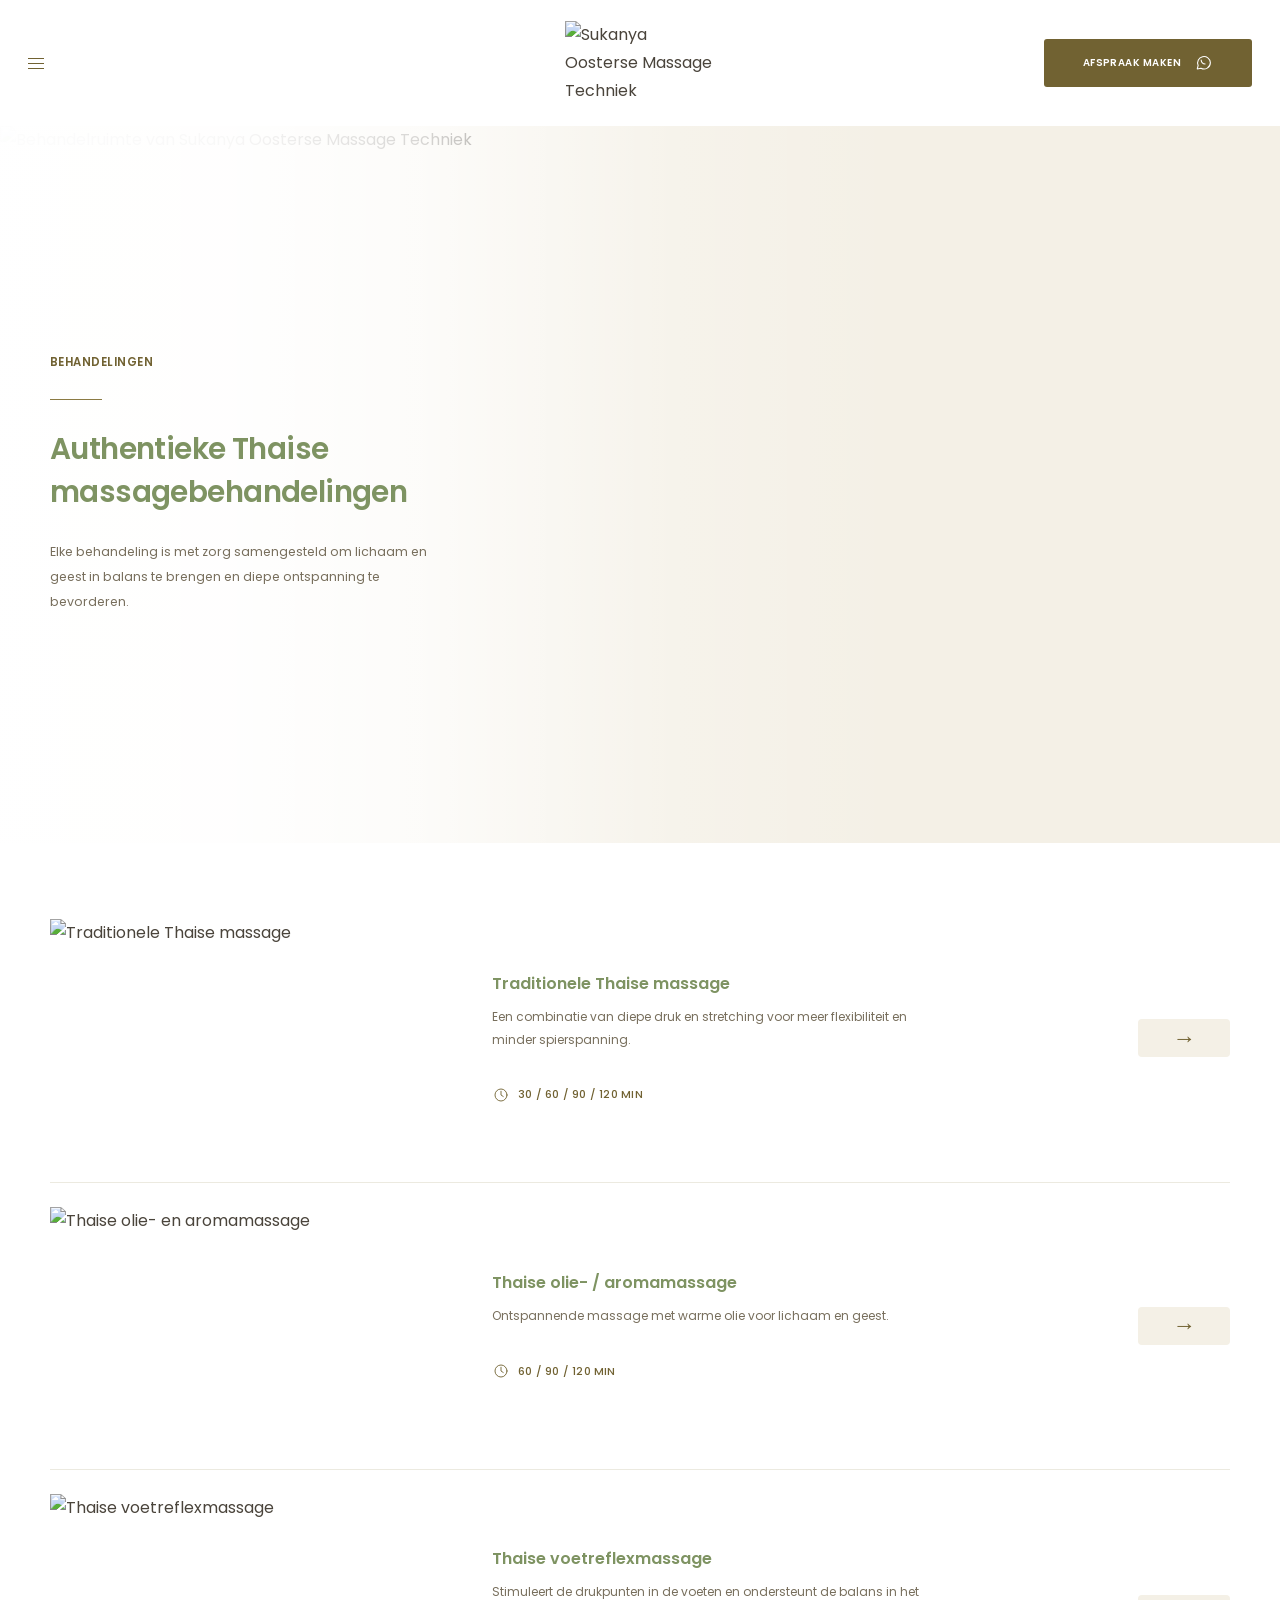
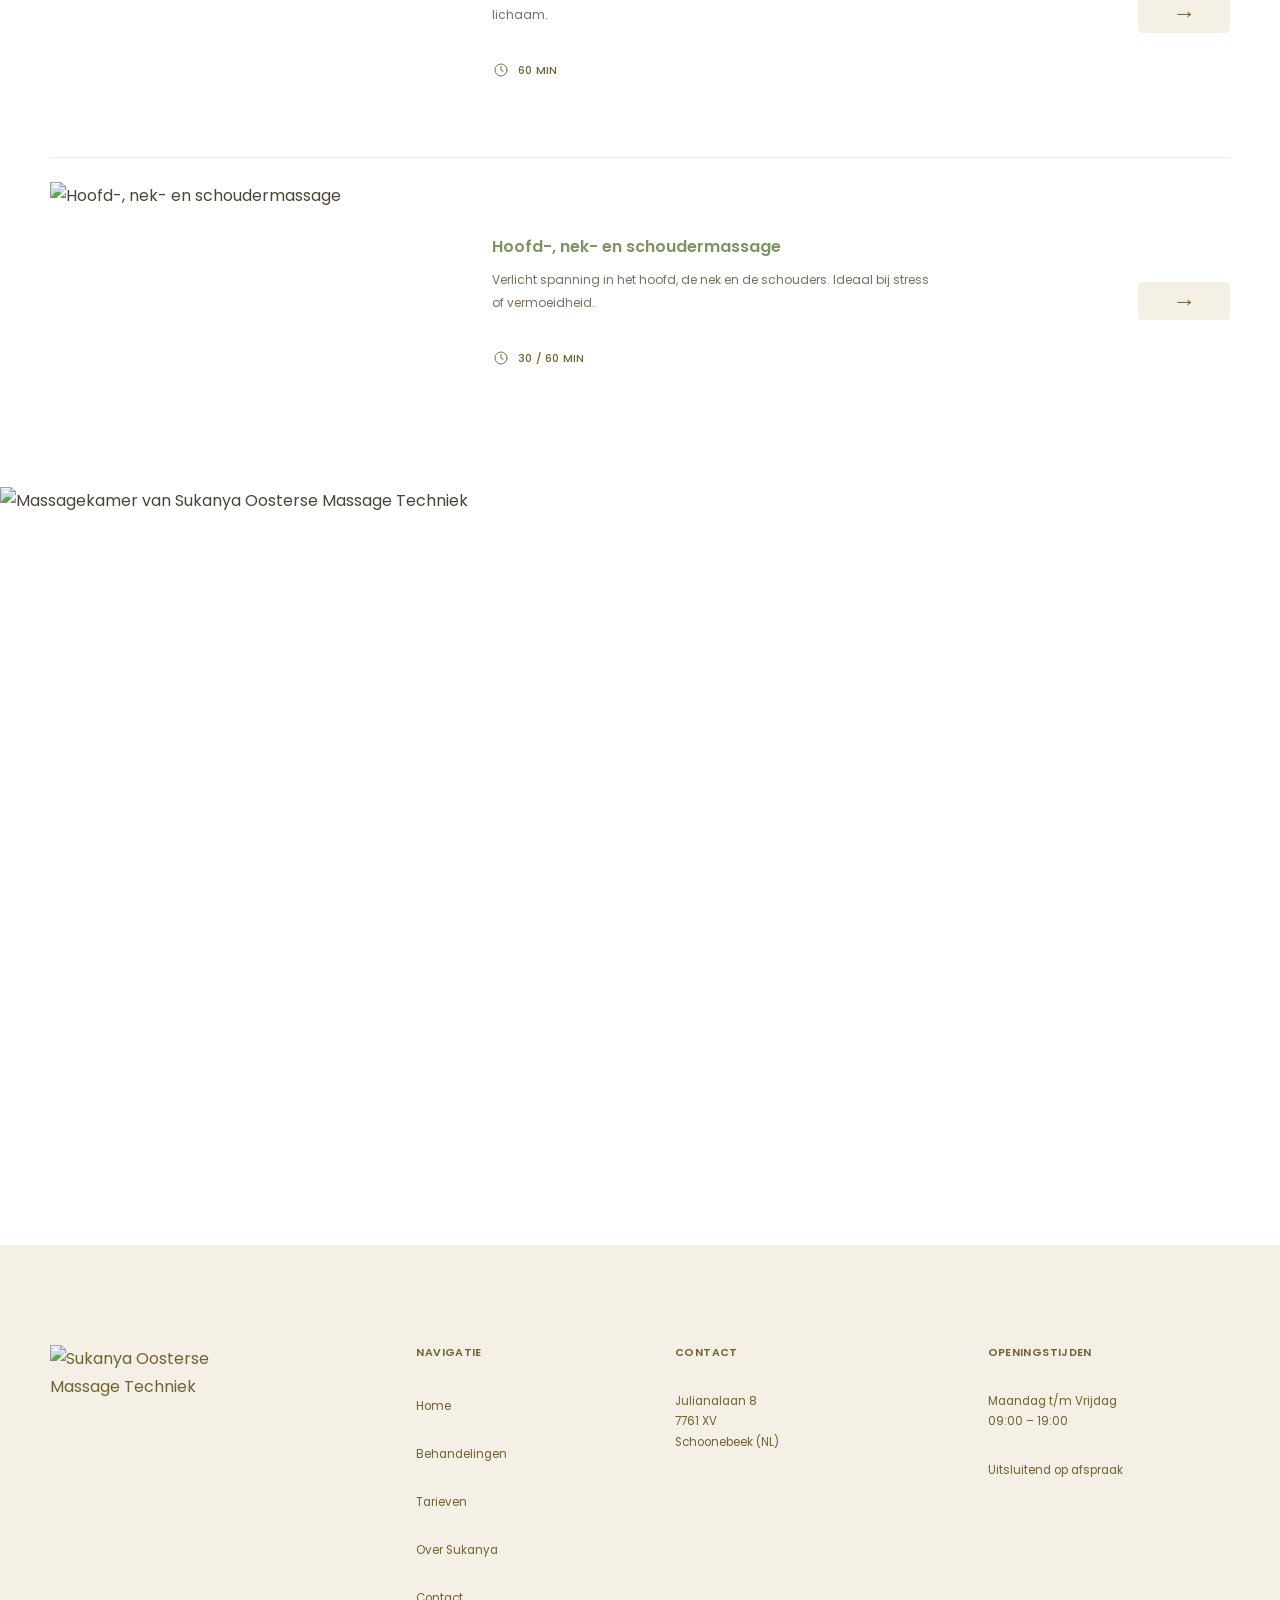
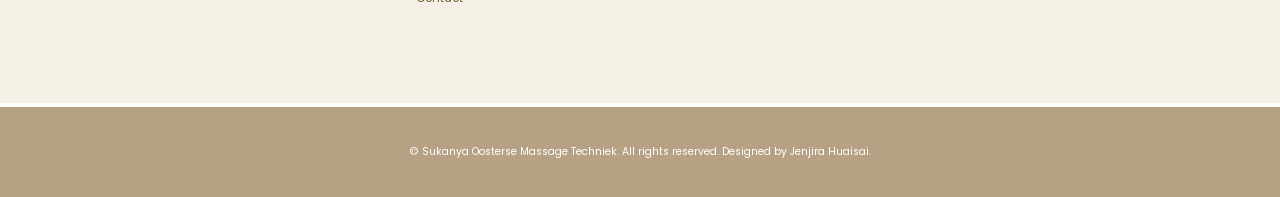
==== behandelingen.html @ cbca8a68 "Build treatments page to match approved design" ====
<!DOCTYPE html>
<html lang="nl">
<head>
  <meta charset="UTF-8">

  <meta
    name="viewport"
    content="width=device-width, initial-scale=1.0"
  >

  <meta
    name="description"
    content="Ontdek de authentieke Thaise massagebehandelingen van Sukanya Oosterse Massage Techniek in Schoonebeek."
  >

  <title>Behandelingen | Sukanya Oosterse Massage Techniek</title>

  <link rel="stylesheet" href="css/variables.css">
  <link rel="stylesheet" href="css/base.css">
  <link rel="stylesheet" href="css/layout.css">
  <link rel="stylesheet" href="css/components.css">
  <link rel="stylesheet" href="css/behandelingen.css">
  <link rel="stylesheet" href="css/responsive.css">
</head>

<body>
  <div class="site">

    <!-- ==================================================
         Header
    =================================================== -->

    <header class="treatments-header" data-header>
      <div class="treatments-header__inner">

        <button
          class="treatments-menu-button"
          type="button"
          aria-label="Menu openen"
          aria-expanded="false"
          aria-controls="primary-navigation"
          data-menu-toggle
        >
          <span></span>
          <span></span>
          <span></span>
        </button>

        <a
          class="treatments-header__logo"
          href="index.html"
          aria-label="Sukanya Oosterse Massage Techniek home"
        >
          <img
            src="images/logo/sukanya-logo-gold.png"
            alt="Sukanya Oosterse Massage Techniek"
          >
        </a>

        <a
          class="treatments-header__appointment"
          href="contact.html"
        >
          <span>Afspraak maken</span>

          <svg
            viewBox="0 0 24 24"
            fill="none"
            aria-hidden="true"
          >
            <path
              d="M20.5 11.5a8.5 8.5 0 0 1-12.6 7.4L3 20l1.2-4.7A8.5 8.5 0 1 1 20.5 11.5Z"
            />
            <path
              d="M8.2 8.1c.3 2.8 2.5 5 5.3 5.3"
            />
          </svg>
        </a>
      </div>

      <nav
        class="treatments-navigation"
        id="primary-navigation"
        aria-label="Hoofdnavigatie"
        data-navigation
      >
        <div class="treatments-navigation__inner">
          <ul>
            <li>
              <a href="index.html">
                Home
              </a>
            </li>

            <li>
              <a
                class="is-active"
                href="behandelingen.html"
              >
                Behandelingen
              </a>
            </li>

            <li>
              <a href="tarieven.html">
                Tarieven
              </a>
            </li>

            <li>
              <a href="over-sukanya.html">
                Over Sukanya
              </a>
            </li>

            <li>
              <a href="contact.html">
                Contact
              </a>
            </li>
          </ul>
        </div>
      </nav>
    </header>

    <main>

      <!-- ==================================================
           Hero
      =================================================== -->

      <section
        class="treatments-hero"
        aria-labelledby="treatments-hero-title"
      >
        <img
          class="treatments-hero__image"
          src="images/behandelingen/hero.jpg"
          alt="Behandelruimte van Sukanya Oosterse Massage Techniek"
        >

        <div class="treatments-hero__overlay"></div>

        <div class="treatments-page-container treatments-hero__inner">
          <div class="treatments-hero__content">
            <p class="treatments-section-label">
              Behandelingen
            </p>

            <span
              class="treatments-section-line"
              aria-hidden="true"
            ></span>

            <h1 id="treatments-hero-title">
              Authentieke Thaise<br>
              massagebehandelingen
            </h1>

            <p>
              Elke behandeling is met zorg samengesteld om lichaam
              en geest in balans te brengen en diepe ontspanning
              te bevorderen.
            </p>
          </div>
        </div>
      </section>

      <!-- ==================================================
           Treatment list
      =================================================== -->

      <section
        class="treatments-list"
        aria-label="Massagebehandelingen"
      >
        <div class="treatments-page-container">

          <!-- Traditionele Thaise massage -->

          <article
            class="treatment-row"
            id="traditionele-thaise-massage"
          >
            <div class="treatment-row__image">
              <img
                src="images/treatments/traditional-thai-massage.jpg"
                alt="Traditionele Thaise massage"
                loading="lazy"
              >
            </div>

            <div class="treatment-row__content">
              <h2>
                Traditionele Thaise massage
              </h2>

              <p>
                Een combinatie van diepe druk en stretching voor
                meer flexibiliteit en minder spierspanning.
              </p>

              <div class="treatment-row__duration">
                <svg
                  viewBox="0 0 24 24"
                  fill="none"
                  aria-hidden="true"
                >
                  <circle cx="12" cy="12" r="8"></circle>
                  <path d="M12 7v5l3 2"></path>
                </svg>

                <span>
                  30 / 60 / 90 / 120 min
                </span>
              </div>
            </div>

            <a
              class="treatment-row__button"
              href="contact.html"
              aria-label="Afspraak maken voor traditionele Thaise massage"
            >
              <span aria-hidden="true">→</span>
            </a>
          </article>

          <!-- Thaise olie- en aromamassage -->

          <article
            class="treatment-row"
            id="thaise-olie-aromamassage"
          >
            <div class="treatment-row__image">
              <img
                src="images/treatments/thai-oil-massage.jpg"
                alt="Thaise olie- en aromamassage"
                loading="lazy"
              >
            </div>

            <div class="treatment-row__content">
              <h2>
                Thaise olie- / aromamassage
              </h2>

              <p>
                Ontspannende massage met warme olie voor lichaam
                en geest.
              </p>

              <div class="treatment-row__duration">
                <svg
                  viewBox="0 0 24 24"
                  fill="none"
                  aria-hidden="true"
                >
                  <circle cx="12" cy="12" r="8"></circle>
                  <path d="M12 7v5l3 2"></path>
                </svg>

                <span>
                  60 / 90 / 120 min
                </span>
              </div>
            </div>

            <a
              class="treatment-row__button"
              href="contact.html"
              aria-label="Afspraak maken voor Thaise olie- en aromamassage"
            >
              <span aria-hidden="true">→</span>
            </a>
          </article>

          <!-- Thaise voetreflexmassage -->

          <article
            class="treatment-row"
            id="voetreflexmassage"
          >
            <div class="treatment-row__image">
              <img
                src="images/treatments/foot-reflex-massage.jpg"
                alt="Thaise voetreflexmassage"
                loading="lazy"
              >
            </div>

            <div class="treatment-row__content">
              <h2>
                Thaise voetreflexmassage
              </h2>

              <p>
                Stimuleert de drukpunten in de voeten en ondersteunt
                de balans in het lichaam.
              </p>

              <div class="treatment-row__duration">
                <svg
                  viewBox="0 0 24 24"
                  fill="none"
                  aria-hidden="true"
                >
                  <circle cx="12" cy="12" r="8"></circle>
                  <path d="M12 7v5l3 2"></path>
                </svg>

                <span>
                  60 min
                </span>
              </div>
            </div>

            <a
              class="treatment-row__button"
              href="contact.html"
              aria-label="Afspraak maken voor Thaise voetreflexmassage"
            >
              <span aria-hidden="true">→</span>
            </a>
          </article>

          <!-- Hoofd-, nek- en schoudermassage -->

          <article
            class="treatment-row"
            id="hoofd-nek-schoudermassage"
          >
            <div class="treatment-row__image">
              <img
                src="images/treatments/head-neck-shoulder-massage.jpg"
                alt="Hoofd-, nek- en schoudermassage"
                loading="lazy"
              >
            </div>

            <div class="treatment-row__content">
              <h2>
                Hoofd-, nek- en schoudermassage
              </h2>

              <p>
                Verlicht spanning in het hoofd, de nek en de
                schouders. Ideaal bij stress of vermoeidheid.
              </p>

              <div class="treatment-row__duration">
                <svg
                  viewBox="0 0 24 24"
                  fill="none"
                  aria-hidden="true"
                >
                  <circle cx="12" cy="12" r="8"></circle>
                  <path d="M12 7v5l3 2"></path>
                </svg>

                <span>
                  30 / 60 min
                </span>
              </div>
            </div>

            <a
              class="treatment-row__button"
              href="contact.html"
              aria-label="Afspraak maken voor hoofd-, nek- en schoudermassage"
            >
              <span aria-hidden="true">→</span>
            </a>
          </article>
        </div>
      </section>

      <!-- ==================================================
           Full-width interior image
      =================================================== -->

      <section
        class="treatments-interior"
        aria-label="Massagekamer"
      >
        <img
          src="images/behandelingen/interior.jpg"
          alt="Massagekamer van Sukanya Oosterse Massage Techniek"
          loading="lazy"
        >
      </section>
    </main>

    <!-- ==================================================
         Footer
    =================================================== -->

    <footer class="treatments-footer">
      <div class="treatments-page-container treatments-footer__main">

        <div class="treatments-footer__brand">
          <a
            href="index.html"
            aria-label="Sukanya Oosterse Massage Techniek home"
          >
            <img
              src="images/logo/sukanya-logo-gold.png"
              alt="Sukanya Oosterse Massage Techniek"
            >
          </a>
        </div>

        <div class="treatments-footer__column">
          <h2>Navigatie</h2>

          <nav aria-label="Voetnavigatie">
            <ul>
              <li><a href="index.html">Home</a></li>
              <li><a href="behandelingen.html">Behandelingen</a></li>
              <li><a href="tarieven.html">Tarieven</a></li>
              <li><a href="over-sukanya.html">Over Sukanya</a></li>
              <li><a href="contact.html">Contact</a></li>
            </ul>
          </nav>
        </div>

        <div class="treatments-footer__column">
          <h2>Contact</h2>

          <address>
            Julianalaan 8<br>
            7761 XV<br>
            Schoonebeek (NL)
          </address>
        </div>

        <div class="treatments-footer__column">
          <h2>Openingstijden</h2>

          <p>
            Maandag t/m Vrijdag<br>
            09:00 – 19:00
          </p>

          <p>
            Uitsluitend op afspraak
          </p>
        </div>
      </div>

      <div class="treatments-footer__bottom">
        <div class="treatments-page-container">
          <p>
            © <span data-current-year></span>
            Sukanya Oosterse Massage Techniek.
            All rights reserved.
            Designed by Jenjira Huaisai.
          </p>
        </div>
      </div>
    </footer>
  </div>

  <script src="js/menu.js" defer></script>
  <script src="js/main.js" defer></script>
</body>
</html>
---- css/variables.css ----
/* =========================================================
   Sukanya Thai Massage
   Global Design Tokens
   Based on the approved Figma designs
========================================================= */

:root {
  /* ======================================================
     Brand Colors
  ====================================================== */

  --color-white: #ffffff;
  --color-black: #1f1f1f;

  --color-gold: #8b7845;
  --color-gold-dark: #6f6037;
  --color-gold-light: #b7a98a;

  --color-green: #84956f;
  --color-green-dark: #6e7f5d;
  --color-green-light: #a8b59a;

  --color-cream: #f5f0e5;
  --color-cream-light: #faf8f3;
  --color-beige: #e8dfcf;

  --color-brown: #b39f83;
  --color-brown-dark: #927d61;

  --color-text: #4a443b;
  --color-text-dark: #2f2b26;
  --color-text-muted: #786f63;
  --color-text-light: #9b9388;

  --color-surface: #f7f7f7;
  --color-surface-warm: #f3eee4;

  --color-border: #e5ded2;
  --color-border-dark: #cfc5b4;

  --color-overlay-light: rgba(255, 255, 255, 0.88);
  --color-overlay-soft: rgba(255, 255, 255, 0.68);
  --color-overlay-dark: rgba(31, 31, 31, 0.42);

  /* ======================================================
     Semantic Colors
  ====================================================== */

  --color-background: var(--color-white);
  --color-background-alt: var(--color-cream);
  --color-background-soft: var(--color-cream-light);

  --color-heading: var(--color-green);
  --color-body: var(--color-text);
  --color-caption: var(--color-text-muted);

  --color-link: var(--color-gold);
  --color-link-hover: var(--color-gold-dark);

  --color-button-primary: var(--color-gold);
  --color-button-primary-hover: var(--color-gold-dark);
  --color-button-primary-text: var(--color-white);

  --color-button-secondary: transparent;
  --color-button-secondary-hover: var(--color-cream);
  --color-button-secondary-text: var(--color-gold);

  /* ======================================================
     Typography
  ====================================================== */

  --font-heading: "Cormorant Garamond", Georgia, serif;
  --font-body: "Poppins", Arial, sans-serif;
  --font-accent: "Cormorant Garamond", Georgia, serif;

  --font-size-xs: 0.75rem;
  --font-size-sm: 0.875rem;
  --font-size-base: 1rem;
  --font-size-md: 1.125rem;
  --font-size-lg: 1.25rem;
  --font-size-xl: 1.5rem;
  --font-size-2xl: 2rem;
  --font-size-3xl: 2.75rem;
  --font-size-4xl: 3.75rem;
  --font-size-5xl: 5rem;

  --font-weight-regular: 400;
  --font-weight-medium: 500;
  --font-weight-semibold: 600;
  --font-weight-bold: 700;

  --line-height-tight: 1.1;
  --line-height-heading: 1.2;
  --line-height-body: 1.75;
  --line-height-relaxed: 1.9;

  --letter-spacing-tight: -0.02em;
  --letter-spacing-normal: 0;
  --letter-spacing-wide: 0.08em;
  --letter-spacing-wider: 0.14em;
  --letter-spacing-uppercase: 0.12em;

  /* ======================================================
     Spacing Scale
  ====================================================== */

  --space-0: 0;
  --space-1: 0.25rem;
  --space-2: 0.5rem;
  --space-3: 0.75rem;
  --space-4: 1rem;
  --space-5: 1.25rem;
  --space-6: 1.5rem;
  --space-8: 2rem;
  --space-10: 2.5rem;
  --space-12: 3rem;
  --space-14: 3.5rem;
  --space-16: 4rem;
  --space-20: 5rem;
  --space-24: 6rem;
  --space-28: 7rem;
  --space-32: 8rem;

  --section-spacing-mobile: 4rem;
  --section-spacing-tablet: 5rem;
  --section-spacing-desktop: 7rem;

  /* ======================================================
     Layout
  ====================================================== */

  --container-xs: 40rem;
  --container-sm: 48rem;
  --container-md: 64rem;
  --container-lg: 75rem;
  --container-xl: 87.5rem;

  --container-width: 75rem;
  --container-padding-mobile: 1.25rem;
  --container-padding-tablet: 2rem;
  --container-padding-desktop: 3rem;

  --header-height-mobile: 5rem;
  --header-height-desktop: 7rem;

  --content-width-narrow: 38rem;
  --content-width-medium: 52rem;
  --content-width-wide: 68rem;

  /* ======================================================
     Grid
  ====================================================== */

  --grid-gap-sm: 1rem;
  --grid-gap-md: 2rem;
  --grid-gap-lg: 3rem;
  --grid-gap-xl: 4rem;

  /* ======================================================
     Borders
  ====================================================== */

  --border-width-thin: 1px;
  --border-width-medium: 2px;

  --border-default: var(--border-width-thin) solid var(--color-border);
  --border-dark: var(--border-width-thin) solid var(--color-border-dark);
  --border-gold: var(--border-width-thin) solid var(--color-gold);

  /* ======================================================
     Border Radius
  ====================================================== */

  --radius-none: 0;
  --radius-xs: 0.125rem;
  --radius-sm: 0.25rem;
  --radius-md: 0.5rem;
  --radius-lg: 0.75rem;
  --radius-xl: 1rem;
  --radius-pill: 999px;
  --radius-circle: 50%;

  /* ======================================================
     Shadows
  ====================================================== */

  --shadow-none: none;
  --shadow-soft: 0 0.5rem 2rem rgba(47, 43, 38, 0.06);
  --shadow-card: 0 0.75rem 2.5rem rgba(47, 43, 38, 0.08);
  --shadow-header: 0 0.25rem 1.5rem rgba(47, 43, 38, 0.05);
  --shadow-image: 0 1rem 3rem rgba(47, 43, 38, 0.1);

  /* ======================================================
     Transitions
  ====================================================== */

  --transition-fast: 150ms ease;
  --transition-base: 250ms ease;
  --transition-slow: 400ms ease;

  --transition-color:
    color var(--transition-base),
    background-color var(--transition-base),
    border-color var(--transition-base);

  --transition-transform:
    transform var(--transition-base);

  --transition-opacity:
    opacity var(--transition-base);

  /* ======================================================
     Buttons
  ====================================================== */

  --button-height-sm: 2.5rem;
  --button-height-md: 3rem;
  --button-height-lg: 3.5rem;

  --button-padding-sm: 0 1.25rem;
  --button-padding-md: 0 1.75rem;
  --button-padding-lg: 0 2.25rem;

  --button-font-size: 0.75rem;
  --button-font-weight: var(--font-weight-semibold);
  --button-letter-spacing: var(--letter-spacing-wide);
  --button-radius: var(--radius-sm);

  /* ======================================================
     Forms
  ====================================================== */

  --input-height: 3.25rem;
  --input-padding: 0 1rem;
  --input-background: var(--color-white);
  --input-border: var(--border-default);
  --input-border-focus: var(--border-gold);
  --input-radius: var(--radius-sm);
  --input-placeholder: var(--color-text-light);

  /* ======================================================
     Icons
  ====================================================== */

  --icon-size-sm: 1rem;
  --icon-size-md: 1.5rem;
  --icon-size-lg: 2rem;
  --icon-stroke-width: 1.5;

  /* ======================================================
     Decorative Elements
  ====================================================== */

  --divider-width: 3.5rem;
  --divider-height: 1px;
  --divider-color: var(--color-gold);

  --section-label-size: 0.75rem;
  --section-label-weight: var(--font-weight-semibold);
  --section-label-spacing: var(--letter-spacing-uppercase);

  /* ======================================================
     Images
  ====================================================== */

  --image-overlay-light:
    linear-gradient(
      90deg,
      rgba(255, 255, 255, 0.98) 0%,
      rgba(255, 255, 255, 0.88) 35%,
      rgba(255, 255, 255, 0.15) 68%,
      rgba(255, 255, 255, 0) 100%
    );

  --image-overlay-bottom:
    linear-gradient(
      180deg,
      rgba(255, 255, 255, 0) 55%,
      rgba(255, 255, 255, 0.92) 100%
    );

  /* ======================================================
     Z-index
  ====================================================== */

  --z-base: 1;
  --z-content: 10;
  --z-header: 100;
  --z-dropdown: 200;
  --z-overlay: 300;
  --z-menu: 400;
  --z-modal: 500;

  /* ======================================================
     Breakpoint References
     CSS variables cannot be used directly in media queries.
     These values are documented for consistency.
  ====================================================== */

  --breakpoint-sm: 36rem;
  --breakpoint-md: 48rem;
  --breakpoint-lg: 64rem;
  --breakpoint-xl: 80rem;
  --breakpoint-2xl: 90rem;
}
---- css/base.css ----
/* =========================================================
   Sukanya Thai Massage
   Global Base Styles
========================================================= */

/* Google Fonts */
@import url("https://fonts.googleapis.com/css2?family=Cormorant+Garamond:wght@400;500;600;700&family=Poppins:wght@300;400;500;600&display=swap");

/* ======================================================
   CSS Reset
====================================================== */

*,
*::before,
*::after {
  box-sizing: border-box;
}

html {
  scroll-behavior: smooth;
  -webkit-text-size-adjust: 100%;
}

body,
h1,
h2,
h3,
h4,
p,
ul,
ol,
figure,
blockquote {
  margin: 0;
}

ul,
ol {
  padding: 0;
  list-style: none;
}

img,
picture,
svg {
  display: block;
  max-width: 100%;
}

img {
  height: auto;
}

button,
input,
textarea,
select {
  font: inherit;
}

button {
  border: 0;
}

a {
  color: inherit;
  text-decoration: none;
}

/* ======================================================
   Document
====================================================== */

html {
  font-size: 100%;
}

body {
  min-height: 100vh;
  background-color: var(--color-background);
  color: var(--color-body);
  font-family: var(--font-body);
  font-size: var(--font-size-base);
  font-weight: var(--font-weight-regular);
  line-height: var(--line-height-body);
  text-rendering: optimizeLegibility;
  -webkit-font-smoothing: antialiased;
  -moz-osx-font-smoothing: grayscale;
}

/* ======================================================
   Typography
====================================================== */

h1,
h2,
h3,
h4,
h5,
h6 {
  color: var(--color-heading);
  font-family: var(--font-heading);
  font-weight: var(--font-weight-semibold);
  line-height: var(--line-height-heading);
}

h1 {
  font-size: clamp(2.5rem, 6vw, var(--font-size-5xl));
  letter-spacing: var(--letter-spacing-tight);
}

h2 {
  font-size: clamp(2rem, 4vw, var(--font-size-4xl));
}

h3 {
  font-size: clamp(1.5rem, 3vw, var(--font-size-2xl));
}

h4 {
  font-size: var(--font-size-xl);
}

p {
  max-width: 70ch;
}

strong {
  font-weight: var(--font-weight-semibold);
}

small {
  font-size: var(--font-size-sm);
}

/* ======================================================
   Links
====================================================== */

a {
  transition: var(--transition-color);
}

a:hover {
  color: var(--color-link-hover);
}

a:focus-visible {
  outline: 2px solid var(--color-gold);
  outline-offset: 4px;
}

/* ======================================================
   Buttons
====================================================== */

button {
  cursor: pointer;
  background: none;
  color: inherit;
}

button:focus-visible {
  outline: 2px solid var(--color-gold);
  outline-offset: 4px;
}

/* ======================================================
   Forms
====================================================== */

input,
textarea,
select {
  width: 100%;
  border: var(--input-border);
  border-radius: var(--input-radius);
  background-color: var(--input-background);
  color: var(--color-body);
  transition: var(--transition-color);
}

input,
select {
  min-height: var(--input-height);
  padding: var(--input-padding);
}

textarea {
  min-height: 10rem;
  padding: 1rem;
  resize: vertical;
}

input::placeholder,
textarea::placeholder {
  color: var(--input-placeholder);
}

input:focus,
textarea:focus,
select:focus {
  border-color: var(--color-gold);
  outline: none;
}

label {
  display: inline-block;
  margin-bottom: var(--space-2);
  color: var(--color-text-dark);
  font-size: var(--font-size-sm);
  font-weight: var(--font-weight-medium);
}

/* ======================================================
   Accessibility
====================================================== */

:focus:not(:focus-visible) {
  outline: none;
}

::selection {
  background-color: var(--color-gold-light);
  color: var(--color-text-dark);
}

[hidden] {
  display: none !important;
}

/* ======================================================
   Reduced Motion
====================================================== */

@media (prefers-reduced-motion: reduce) {
  html {
    scroll-behavior: auto;
  }

  *,
  *::before,
  *::after {
    scroll-duration: 0.01ms !important;
    animation-duration: 0.01ms !important;
    animation-iteration-count: 1 !important;
    transition-duration: 0.01ms !important;
  }
}
---- css/layout.css ----
/* =========================================================
   Sukanya Thai Massage
   Global Layout System
========================================================= */

/* ======================================================
   Main Page Structure
====================================================== */

.site {
  min-height: 100vh;
  overflow-x: hidden;
}

main {
  display: block;
}

/* ======================================================
   Containers
====================================================== */

.container {
  width: min(
    calc(100% - (var(--container-padding-mobile) * 2)),
    var(--container-width)
  );
  margin-inline: auto;
}

.container--narrow {
  max-width: var(--content-width-narrow);
}

.container--medium {
  max-width: var(--content-width-medium);
}

.container--wide {
  max-width: var(--content-width-wide);
}

.container--full {
  width: 100%;
  max-width: none;
}

/* ======================================================
   Sections
====================================================== */

.section {
  padding-block: var(--section-spacing-mobile);
}

.section--small {
  padding-block: var(--space-16);
}

.section--large {
  padding-block: var(--space-24);
}

.section--white {
  background-color: var(--color-white);
}

.section--cream {
  background-color: var(--color-cream);
}

.section--soft {
  background-color: var(--color-cream-light);
}

.section--surface {
  background-color: var(--color-surface);
}

/* ======================================================
   Content Alignment
====================================================== */

.content-center {
  margin-inline: auto;
  text-align: center;
}

.content-left {
  text-align: left;
}

.content-right {
  text-align: right;
}

/* ======================================================
   Stack Layout
====================================================== */

.stack {
  display: flex;
  flex-direction: column;
}

.stack--xs {
  gap: var(--space-2);
}

.stack--sm {
  gap: var(--space-4);
}

.stack--md {
  gap: var(--space-6);
}

.stack--lg {
  gap: var(--space-10);
}

.stack--xl {
  gap: var(--space-16);
}

/* ======================================================
   Flex Layout
====================================================== */

.cluster {
  display: flex;
  flex-wrap: wrap;
  align-items: center;
}

.cluster--start {
  justify-content: flex-start;
}

.cluster--center {
  justify-content: center;
}

.cluster--between {
  justify-content: space-between;
}

.cluster--end {
  justify-content: flex-end;
}

.cluster--sm {
  gap: var(--space-3);
}

.cluster--md {
  gap: var(--space-6);
}

.cluster--lg {
  gap: var(--space-10);
}

/* ======================================================
   Grid Layout
====================================================== */

.grid {
  display: grid;
  gap: var(--grid-gap-md);
}

.grid--2 {
  grid-template-columns: 1fr;
}

.grid--3 {
  grid-template-columns: 1fr;
}

.grid--4 {
  grid-template-columns: 1fr;
}

.grid--auto {
  grid-template-columns: repeat(
    auto-fit,
    minmax(min(100%, 15rem), 1fr)
  );
}

/* ======================================================
   Split Layout
====================================================== */

.split {
  display: grid;
  grid-template-columns: 1fr;
  align-items: center;
  gap: var(--space-12);
}

.split--top {
  align-items: start;
}

.split--reverse .split__media {
  order: -1;
}

.split__content,
.split__media {
  min-width: 0;
}

/* ======================================================
   Media Blocks
====================================================== */

.media-cover {
  width: 100%;
  height: 100%;
  object-fit: cover;
}

.media-contain {
  width: 100%;
  height: 100%;
  object-fit: contain;
}

.full-bleed {
  width: 100%;
}

.aspect-landscape {
  aspect-ratio: 16 / 9;
}

.aspect-wide {
  aspect-ratio: 21 / 9;
}

.aspect-square {
  aspect-ratio: 1 / 1;
}

.aspect-portrait {
  aspect-ratio: 4 / 5;
}

/* ======================================================
   Section Headings
====================================================== */

.section-heading {
  display: flex;
  flex-direction: column;
  gap: var(--space-4);
}

.section-heading--center {
  align-items: center;
  text-align: center;
}

.section-heading--left {
  align-items: flex-start;
  text-align: left;
}

.section-heading__label {
  color: var(--color-gold);
  font-size: var(--section-label-size);
  font-weight: var(--section-label-weight);
  letter-spacing: var(--section-label-spacing);
  line-height: 1.4;
  text-transform: uppercase;
}

.section-heading__title {
  max-width: 18ch;
}

.section-heading__text {
  max-width: 58ch;
  color: var(--color-text-muted);
}

.section-divider {
  width: var(--divider-width);
  height: var(--divider-height);
  border: 0;
  background-color: var(--divider-color);
}

/* ======================================================
   Visually Hidden Content
====================================================== */

.visually-hidden {
  position: absolute;
  width: 1px;
  height: 1px;
  padding: 0;
  overflow: hidden;
  clip-path: inset(50%);
  white-space: nowrap;
  border: 0;
}

/* ======================================================
   Tablet
====================================================== */

@media (min-width: 48rem) {
  .container {
    width: min(
      calc(100% - (var(--container-padding-tablet) * 2)),
      var(--container-width)
    );
  }

  .section {
    padding-block: var(--section-spacing-tablet);
  }

  .section--large {
    padding-block: var(--space-28);
  }

  .grid--2 {
    grid-template-columns: repeat(2, minmax(0, 1fr));
  }

  .grid--3 {
    grid-template-columns: repeat(2, minmax(0, 1fr));
  }

  .grid--4 {
    grid-template-columns: repeat(2, minmax(0, 1fr));
  }

  .split {
    gap: var(--space-16);
  }
}

/* ======================================================
   Desktop
====================================================== */

@media (min-width: 64rem) {
  .container {
    width: min(
      calc(100% - (var(--container-padding-desktop) * 2)),
      var(--container-width)
    );
  }

  .section {
    padding-block: var(--section-spacing-desktop);
  }

  .section--large {
    padding-block: var(--space-32);
  }

  .grid--3 {
    grid-template-columns: repeat(3, minmax(0, 1fr));
  }

  .grid--4 {
    grid-template-columns: repeat(4, minmax(0, 1fr));
  }

  .split {
    grid-template-columns: repeat(2, minmax(0, 1fr));
    gap: var(--space-20);
  }

  .split--reverse .split__content {
    order: 2;
  }

  .split--reverse .split__media {
    order: 1;
  }
}
---- css/components.css ----
/* =========================================================
   Sukanya Thai Massage
   Reusable Components
========================================================= */

/* ======================================================
   Buttons
====================================================== */

.button {
  display: inline-flex;
  min-height: var(--button-height-md);
  align-items: center;
  justify-content: center;
  gap: var(--space-3);
  padding: var(--button-padding-md);
  border: var(--border-width-thin) solid transparent;
  border-radius: var(--button-radius);
  font-size: var(--button-font-size);
  font-weight: var(--button-font-weight);
  letter-spacing: var(--button-letter-spacing);
  line-height: 1;
  text-align: center;
  text-transform: uppercase;
  transition:
    background-color var(--transition-base),
    border-color var(--transition-base),
    color var(--transition-base),
    transform var(--transition-base);
}

.button:hover {
  transform: translateY(-1px);
}

.button:active {
  transform: translateY(0);
}

.button--primary {
  border-color: var(--color-button-primary);
  background-color: var(--color-button-primary);
  color: var(--color-button-primary-text);
}

.button--primary:hover {
  border-color: var(--color-button-primary-hover);
  background-color: var(--color-button-primary-hover);
  color: var(--color-white);
}

.button--secondary {
  border-color: var(--color-gold);
  background-color: var(--color-button-secondary);
  color: var(--color-button-secondary-text);
}

.button--secondary:hover {
  background-color: var(--color-button-secondary-hover);
  color: var(--color-gold-dark);
}

.button--light {
  border-color: var(--color-white);
  background-color: var(--color-white);
  color: var(--color-gold-dark);
}

.button--light:hover {
  border-color: var(--color-cream);
  background-color: var(--color-cream);
  color: var(--color-gold-dark);
}

.button--small {
  min-height: var(--button-height-sm);
  padding: var(--button-padding-sm);
}

.button--large {
  min-height: var(--button-height-lg);
  padding: var(--button-padding-lg);
}

.button--icon {
  width: var(--button-height-md);
  padding: 0;
}

.button--full {
  width: 100%;
}

/* ======================================================
   Text Links
====================================================== */

.text-link {
  display: inline-flex;
  align-items: center;
  gap: var(--space-2);
  color: var(--color-gold);
  font-size: var(--font-size-xs);
  font-weight: var(--font-weight-semibold);
  letter-spacing: var(--letter-spacing-wide);
  text-transform: uppercase;
}

.text-link::after {
  content: "→";
  transition: transform var(--transition-base);
}

.text-link:hover::after {
  transform: translateX(0.25rem);
}

/* ======================================================
   Cards
====================================================== */

.card {
  overflow: hidden;
  border: var(--border-default);
  border-radius: var(--radius-sm);
  background-color: var(--color-white);
}

.card__media {
  overflow: hidden;
}

.card__media img {
  width: 100%;
  height: 100%;
  object-fit: cover;
  transition: transform var(--transition-slow);
}

.card:hover .card__media img {
  transform: scale(1.025);
}

.card__body {
  padding: var(--space-6);
}

.card__title {
  margin-bottom: var(--space-3);
  color: var(--color-green);
  font-family: var(--font-body);
  font-size: var(--font-size-md);
  font-weight: var(--font-weight-semibold);
}

.card__text {
  color: var(--color-text-muted);
  font-size: var(--font-size-sm);
}

.card--minimal {
  border: 0;
  border-radius: 0;
}

.card--minimal .card__body {
  padding-inline: 0;
}

.card--soft {
  border-color: transparent;
  background-color: var(--color-surface);
}

/* ======================================================
   Treatment Cards
====================================================== */

.treatment-card {
  display: flex;
  height: 100%;
  flex-direction: column;
  background-color: var(--color-white);
}

.treatment-card__image {
  aspect-ratio: 4 / 3;
  overflow: hidden;
}

.treatment-card__image img {
  width: 100%;
  height: 100%;
  object-fit: cover;
  transition: transform var(--transition-slow);
}

.treatment-card:hover .treatment-card__image img {
  transform: scale(1.03);
}

.treatment-card__content {
  display: flex;
  flex: 1;
  flex-direction: column;
  align-items: center;
  padding: var(--space-8) var(--space-5);
  text-align: center;
}

.treatment-card__title {
  max-width: 18ch;
  color: var(--color-gold);
  font-family: var(--font-body);
  font-size: var(--font-size-sm);
  font-weight: var(--font-weight-semibold);
  letter-spacing: var(--letter-spacing-wide);
  line-height: 1.7;
  text-transform: uppercase;
}

/* ======================================================
   Feature Items
====================================================== */

.feature {
  display: flex;
  flex-direction: column;
  align-items: center;
  gap: var(--space-4);
  text-align: center;
}

.feature__icon {
  display: grid;
  width: 2.75rem;
  height: 2.75rem;
  place-items: center;
  color: var(--color-gold);
}

.feature__icon svg {
  width: var(--icon-size-lg);
  height: var(--icon-size-lg);
  stroke: currentColor;
  stroke-width: var(--icon-stroke-width);
}

.feature__title {
  color: var(--color-green);
  font-family: var(--font-body);
  font-size: var(--font-size-lg);
  font-weight: var(--font-weight-semibold);
}

.feature__text {
  max-width: 28ch;
  color: var(--color-text-muted);
  font-size: var(--font-size-sm);
}

/* ======================================================
   Information Box
====================================================== */

.info-box {
  display: flex;
  flex-direction: column;
  gap: var(--space-6);
  padding: var(--space-8);
  border-radius: var(--radius-md);
  background-color: var(--color-surface);
}

.info-box__icon {
  flex: 0 0 auto;
  color: var(--color-gold);
}

.info-box__content {
  color: var(--color-text-muted);
  font-size: var(--font-size-sm);
}

.info-box__content p + p {
  margin-top: var(--space-2);
}

/* ======================================================
   Icon Button
====================================================== */

.icon-button {
  display: inline-grid;
  width: 2.75rem;
  height: 2.75rem;
  place-items: center;
  border: var(--border-default);
  border-radius: var(--radius-sm);
  background-color: var(--color-cream-light);
  color: var(--color-gold);
  transition:
    background-color var(--transition-base),
    border-color var(--transition-base),
    color var(--transition-base),
    transform var(--transition-base);
}

.icon-button:hover {
  border-color: var(--color-gold);
  background-color: var(--color-gold);
  color: var(--color-white);
  transform: translateX(0.125rem);
}

.icon-button svg {
  width: var(--icon-size-md);
  height: var(--icon-size-md);
}

/* ======================================================
   Badges and Labels
====================================================== */

.eyebrow {
  color: var(--color-gold);
  font-size: var(--section-label-size);
  font-weight: var(--section-label-weight);
  letter-spacing: var(--section-label-spacing);
  line-height: 1.5;
  text-transform: uppercase;
}

.badge {
  display: inline-flex;
  align-items: center;
  gap: var(--space-2);
  padding: var(--space-2) var(--space-3);
  border-radius: var(--radius-pill);
  background-color: var(--color-cream);
  color: var(--color-gold-dark);
  font-size: var(--font-size-xs);
  font-weight: var(--font-weight-medium);
}

/* ======================================================
   Logo
====================================================== */

.logo {
  display: inline-block;
  color: var(--color-gold);
}

.logo img,
.logo svg {
  width: auto;
  height: 3.5rem;
}

.logo--small img,
.logo--small svg {
  height: 2.75rem;
}

.logo--large img,
.logo--large svg {
  height: 5rem;
}

/* ======================================================
   Contact Detail
====================================================== */

.contact-detail {
  display: grid;
  grid-template-columns: auto 1fr;
  gap: var(--space-4);
  align-items: start;
}

.contact-detail__icon {
  display: grid;
  width: 2.5rem;
  height: 2.5rem;
  place-items: center;
  color: var(--color-gold);
}

.contact-detail__icon svg {
  width: var(--icon-size-md);
  height: var(--icon-size-md);
}

.contact-detail__label {
  margin-bottom: var(--space-2);
  color: var(--color-gold-dark);
  font-size: var(--font-size-xs);
  font-weight: var(--font-weight-semibold);
  letter-spacing: var(--letter-spacing-wide);
  text-transform: uppercase;
}

.contact-detail__text {
  color: var(--color-text-muted);
  font-size: var(--font-size-sm);
  line-height: 1.7;
}

/* ======================================================
   Call-to-action Panel
====================================================== */

.cta-panel {
  display: flex;
  flex-direction: column;
  align-items: flex-start;
  gap: var(--space-8);
  padding: var(--space-8);
  border-radius: var(--radius-md);
  background-color: var(--color-surface);
}

.cta-panel__title {
  color: var(--color-green);
  font-family: var(--font-body);
  font-size: var(--font-size-xl);
  font-weight: var(--font-weight-semibold);
}

.cta-panel__text {
  margin-top: var(--space-3);
  color: var(--color-text-muted);
  font-size: var(--font-size-sm);
}

/* ======================================================
   Table
====================================================== */

.table-wrapper {
  width: 100%;
  overflow-x: auto;
}

.price-table {
  width: 100%;
  min-width: 42rem;
  border-collapse: collapse;
}

.price-table th,
.price-table td {
  padding: var(--space-4);
  text-align: center;
  vertical-align: middle;
}

.price-table th:first-child,
.price-table td:first-child {
  text-align: left;
}

.price-table thead th {
  color: var(--color-green);
  font-size: var(--font-size-sm);
  font-weight: var(--font-weight-semibold);
  letter-spacing: var(--letter-spacing-wide);
  text-transform: uppercase;
}

.price-table tbody th {
  color: var(--color-gold-dark);
  font-size: var(--font-size-sm);
  font-weight: var(--font-weight-semibold);
}

.price-table tbody td {
  color: var(--color-text-muted);
  font-size: var(--font-size-sm);
}

/* ======================================================
   Desktop Enhancements
====================================================== */

@media (min-width: 48rem) {
  .info-box {
    flex-direction: row;
    align-items: center;
    padding: var(--space-10);
  }

  .info-box__icon {
    padding-right: var(--space-8);
    border-right: var(--border-gold);
  }

  .cta-panel {
    flex-direction: row;
    align-items: center;
    justify-content: space-between;
    padding: var(--space-10) var(--space-12);
  }
}

/* ======================================================
   Site Header
====================================================== */

.site-header {
  position: relative;
  z-index: var(--z-header);
  width: 100%;
  border-bottom: var(--border-default);
  background-color: rgba(255, 255, 255, 0.96);
}

.site-header__inner {
  display: grid;
  min-height: var(--header-height-mobile);
  grid-template-columns: 1fr auto 1fr;
  align-items: center;
}

.site-logo {
  display: inline-flex;
  flex-direction: column;
  align-items: center;
  justify-self: center;
  color: var(--color-gold);
  line-height: 1;
  text-align: center;
}

.site-logo:hover {
  color: var(--color-gold-dark);
}

.site-logo__name {
  font-family: var(--font-heading);
  font-size: 2rem;
  font-weight: var(--font-weight-semibold);
  letter-spacing: 0.02em;
}

.site-logo__subtitle {
  margin-top: var(--space-2);
  font-size: 0.625rem;
  font-weight: var(--font-weight-medium);
  letter-spacing: var(--letter-spacing-wider);
  text-transform: uppercase;
}

.header-contact {
  justify-self: end;
  color: var(--color-gold-dark);
  font-size: var(--font-size-xs);
  font-weight: var(--font-weight-semibold);
  letter-spacing: var(--letter-spacing-wide);
  text-transform: uppercase;
}

.header-contact:hover {
  color: var(--color-gold);
}

/* ======================================================
   Menu Toggle
====================================================== */

.menu-toggle {
  position: relative;
  display: inline-flex;
  width: 2.75rem;
  height: 2.75rem;
  flex-direction: column;
  align-items: center;
  justify-content: center;
  justify-self: start;
  gap: 0.375rem;
  padding: 0;
  color: var(--color-text-dark);
}

.menu-toggle__line {
  display: block;
  width: 1.5rem;
  height: 1px;
  background-color: currentColor;
  transition:
    transform var(--transition-base),
    width var(--transition-base);
}

.menu-toggle[aria-expanded="true"] .menu-toggle__line:first-child {
  transform: translateY(0.21875rem) rotate(45deg);
}

.menu-toggle[aria-expanded="true"] .menu-toggle__line:last-child {
  transform: translateY(-0.21875rem) rotate(-45deg);
}

/* ======================================================
   Navigation Overlay
====================================================== */

.site-navigation {
  position: fixed;
  inset: var(--header-height-mobile) 0 0;
  z-index: var(--z-menu);
  visibility: hidden;
  overflow-y: auto;
  background-color: var(--color-white);
  opacity: 0;
  transform: translateY(-1rem);
  transition:
    visibility var(--transition-base),
    opacity var(--transition-base),
    transform var(--transition-base);
}

.site-navigation.is-open {
  visibility: visible;
  opacity: 1;
  transform: translateY(0);
}

.site-navigation__inner {
  display: flex;
  min-height: calc(100vh - var(--header-height-mobile));
  flex-direction: column;
  justify-content: space-between;
  padding-block: var(--space-12) var(--space-8);
}

.site-navigation__list {
  display: flex;
  flex-direction: column;
  gap: var(--space-5);
}

.site-navigation__link {
  display: inline-block;
  color: var(--color-green);
  font-family: var(--font-heading);
  font-size: clamp(2.25rem, 10vw, 4rem);
  font-weight: var(--font-weight-medium);
  line-height: 1.1;
}

.site-navigation__link:hover,
.site-navigation__link.is-active {
  color: var(--color-gold);
}

.site-navigation__footer {
  padding-top: var(--space-8);
  border-top: var(--border-default);
  color: var(--color-text-muted);
  font-size: var(--font-size-sm);
}

/* ======================================================
   Navigation State
====================================================== */

body.menu-open {
  overflow: hidden;
}

/* ======================================================
   Header Desktop
====================================================== */

@media (min-width: 64rem) {
  .site-header__inner {
    min-height: var(--header-height-desktop);
  }

  .site-logo__name {
    font-size: 2.5rem;
  }

  .site-logo__subtitle {
    font-size: 0.6875rem;
  }

  .site-navigation {
    inset: var(--header-height-desktop) 0 0;
  }

  .site-navigation__inner {
    min-height: calc(100vh - var(--header-height-desktop));
    padding-block: var(--space-16) var(--space-12);
  }

  .site-navigation__list {
    gap: var(--space-6);
  }

  .site-navigation__link {
    font-size: 4.5rem;
  }
}
---- css/behandelingen.css ----
/* =========================================================
   Sukanya Oosterse Massage Techniek
   Behandelingen Page
========================================================= */

:root {
  --treatments-white: #ffffff;
  --treatments-cream: #f4f0e6;
  --treatments-cream-light: #f8f5ed;
  --treatments-gold: #8b7a43;
  --treatments-gold-dark: #716232;
  --treatments-green: #7e9362;
  --treatments-text: #786f5d;
  --treatments-footer-bottom: #b6a185;
  --treatments-border: rgba(139, 122, 67, 0.16);

  --treatments-container: 1180px;
  --treatments-header-height: 126px;
}

/* ======================================================
   Shared layout
====================================================== */

.treatments-page-container {
  width: min(
    calc(100% - 40px),
    var(--treatments-container)
  );
  margin-inline: auto;
}

.treatments-section-label {
  color: var(--treatments-gold-dark);
  font-size: 0.72rem;
  font-weight: 600;
  letter-spacing: 0.04em;
  line-height: 1.5;
  text-transform: uppercase;
}

.treatments-section-line {
  display: block;
  width: 52px;
  height: 1px;
  margin-block: 28px;
  background-color: var(--treatments-gold);
}

/* ======================================================
   Header
====================================================== */

.treatments-header {
  position: relative;
  z-index: 100;
  width: 100%;
  height: var(--treatments-header-height);
  background-color: var(--treatments-white);
}

.treatments-header__inner {
  display: grid;
  width: min(calc(100% - 56px), 1420px);
  height: 100%;
  margin-inline: auto;
  grid-template-columns: 1fr auto 1fr;
  align-items: center;
}

.treatments-menu-button {
  display: flex;
  width: 42px;
  height: 42px;
  flex-direction: column;
  align-items: flex-start;
  justify-content: center;
  justify-self: start;
  gap: 4px;
  padding: 0;
  color: var(--treatments-gold-dark);
}

.treatments-menu-button span {
  display: block;
  width: 16px;
  height: 1px;
  background-color: currentColor;
  transition:
    opacity 200ms ease,
    transform 200ms ease;
}

.treatments-menu-button[aria-expanded="true"] span:nth-child(1) {
  transform: translateY(5px) rotate(45deg);
}

.treatments-menu-button[aria-expanded="true"] span:nth-child(2) {
  opacity: 0;
}

.treatments-menu-button[aria-expanded="true"] span:nth-child(3) {
  transform: translateY(-5px) rotate(-45deg);
}

.treatments-header__logo {
  display: block;
  justify-self: center;
}

.treatments-header__logo img {
  width: 150px;
  height: auto;
}

.treatments-header__appointment {
  display: inline-flex;
  min-width: 208px;
  min-height: 48px;
  align-items: center;
  justify-content: center;
  justify-self: end;
  gap: 14px;
  padding-inline: 24px;
  border-radius: 3px;
  background-color: var(--treatments-gold-dark);
  color: var(--treatments-white);
  font-size: 0.62rem;
  font-weight: 600;
  letter-spacing: 0.05em;
  text-transform: uppercase;
}

.treatments-header__appointment:hover {
  background-color: var(--treatments-gold);
  color: var(--treatments-white);
}

.treatments-header__appointment svg {
  width: 18px;
  height: 18px;
  stroke: currentColor;
  stroke-linecap: round;
  stroke-linejoin: round;
  stroke-width: 1.4;
}

/* ======================================================
   Navigation
====================================================== */

.treatments-navigation {
  position: fixed;
  inset: var(--treatments-header-height) 0 0;
  z-index: 99;
  visibility: hidden;
  background-color: rgba(248, 245, 237, 0.99);
  opacity: 0;
  transform: translateY(-14px);
  transition:
    visibility 250ms ease,
    opacity 250ms ease,
    transform 250ms ease;
}

.treatments-navigation.is-open {
  visibility: visible;
  opacity: 1;
  transform: translateY(0);
}

.treatments-navigation__inner {
  display: flex;
  min-height:
    calc(100svh - var(--treatments-header-height));
  align-items: center;
  justify-content: center;
  padding: 48px 20px;
}

.treatments-navigation ul {
  display: flex;
  flex-direction: column;
  align-items: center;
  gap: 22px;
}

.treatments-navigation a {
  color: var(--treatments-gold-dark);
  font-family: var(--font-heading);
  font-size: clamp(2.2rem, 5vw, 4rem);
  line-height: 1.15;
}

.treatments-navigation a:hover,
.treatments-navigation a.is-active {
  color: var(--treatments-green);
}

body.menu-open {
  overflow: hidden;
}

/* ======================================================
   Hero
====================================================== */

.treatments-hero {
  position: relative;
  height: min(56vw, 720px);
  min-height: 540px;
  overflow: hidden;
  background-color: var(--treatments-cream);
}

.treatments-hero__image {
  width: 100%;
  height: 100%;
  object-fit: cover;
  object-position: center center;
}

.treatments-hero__overlay {
  position: absolute;
  inset: 0;
  background:
    linear-gradient(
      90deg,
      rgba(255, 255, 255, 0.99) 0%,
      rgba(255, 255, 255, 0.96) 18%,
      rgba(255, 255, 255, 0.78) 33%,
      rgba(255, 255, 255, 0.2) 53%,
      rgba(255, 255, 255, 0) 70%
    );
}

.treatments-hero__inner {
  position: absolute;
  inset: 0;
  display: flex;
  align-items: center;
}

.treatments-hero__content {
  width: min(42%, 430px);
}

.treatments-hero__content h1 {
  max-width: 14ch;
  color: var(--treatments-green);
  font-family: var(--font-body);
  font-size: clamp(1.45rem, 2.3vw, 2rem);
  font-weight: 600;
  line-height: 1.45;
}

.treatments-hero__content p:last-child {
  max-width: 390px;
  margin-top: 26px;
  color: var(--treatments-text);
  font-size: 0.78rem;
  line-height: 2;
}

/* ======================================================
   Treatment list
====================================================== */

.treatments-list {
  padding-block: 76px 66px;
  background-color: var(--treatments-white);
}

.treatment-row {
  display: grid;
  grid-template-columns:
    minmax(250px, 370px)
    minmax(0, 1fr)
    auto;
  gap: 72px;
  align-items: center;
  padding-block: 24px;
  border-bottom:
    1px solid var(--treatments-border);
}

.treatment-row:first-child {
  padding-top: 0;
}

.treatment-row:last-child {
  padding-bottom: 0;
  border-bottom: 0;
}

.treatment-row__image {
  width: 100%;
  aspect-ratio: 1.55 / 1;
  overflow: hidden;
}

.treatment-row__image img {
  width: 100%;
  height: 100%;
  object-fit: cover;
  transition: transform 450ms ease;
}

.treatment-row:hover .treatment-row__image img {
  transform: scale(1.025);
}

.treatment-row__content {
  min-width: 0;
}

.treatment-row__content h2 {
  color: var(--treatments-green);
  font-family: var(--font-body);
  font-size: 1rem;
  font-weight: 600;
  line-height: 1.5;
}

.treatment-row__content > p {
  max-width: 440px;
  margin-top: 10px;
  color: var(--treatments-text);
  font-size: 0.75rem;
  line-height: 1.9;
}

.treatment-row__duration {
  display: flex;
  align-items: center;
  gap: 8px;
  margin-top: 34px;
  color: var(--treatments-gold-dark);
}

.treatment-row__duration svg {
  width: 18px;
  height: 18px;
  stroke: currentColor;
  stroke-linecap: round;
  stroke-linejoin: round;
  stroke-width: 1.2;
}

.treatment-row__duration span {
  font-size: 0.68rem;
  font-weight: 500;
  letter-spacing: 0.02em;
  text-transform: uppercase;
}

.treatment-row__button {
  display: grid;
  width: 92px;
  height: 38px;
  place-items: center;
  border-radius: 4px;
  background-color: var(--treatments-cream);
  color: var(--treatments-gold-dark);
  font-size: 1.45rem;
  line-height: 1;
  transition:
    background-color 200ms ease,
    color 200ms ease,
    transform 200ms ease;
}

.treatment-row__button:hover {
  background-color: var(--treatments-gold-dark);
  color: var(--treatments-white);
  transform: translateX(3px);
}

/* ======================================================
   Interior image
====================================================== */

.treatments-interior {
  width: 100%;
  height: min(56vw, 740px);
  min-height: 460px;
  overflow: hidden;
}

.treatments-interior img {
  width: 100%;
  height: 100%;
  object-fit: cover;
  object-position: center center;
}

/* ======================================================
   Footer
====================================================== */

.treatments-footer {
  border-top: 42px solid var(--treatments-white);
  background-color: var(--treatments-cream);
  color: var(--treatments-gold-dark);
}

.treatments-footer__main {
  display: grid;
  grid-template-columns:
    minmax(180px, 1.1fr)
    minmax(120px, 0.7fr)
    minmax(180px, 0.9fr)
    minmax(190px, 0.9fr);
  gap: 70px;
  align-items: start;
  padding-block: 100px 92px;
}

.treatments-footer__brand img {
  width: 160px;
  height: auto;
}

.treatments-footer__column h2 {
  margin-bottom: 30px;
  color: var(--treatments-gold-dark);
  font-family: var(--font-body);
  font-size: 0.68rem;
  font-weight: 600;
  letter-spacing: 0.035em;
  line-height: 1.4;
  text-transform: uppercase;
}

.treatments-footer__column ul {
  display: flex;
  flex-direction: column;
  gap: 20px;
}

.treatments-footer__column a,
.treatments-footer__column p,
.treatments-footer__column address {
  color: var(--treatments-gold-dark);
  font-size: 0.73rem;
  font-style: normal;
  line-height: 1.75;
}

.treatments-footer__column a:hover {
  color: var(--treatments-green);
}

.treatments-footer__column p + p {
  margin-top: 28px;
}

.treatments-footer__bottom {
  border-top: 4px solid var(--treatments-white);
  background-color: var(--treatments-footer-bottom);
}

.treatments-footer__bottom p {
  max-width: none;
  padding: 36px 0;
  color: var(--treatments-white);
  font-size: 0.66rem;
  line-height: 1.7;
  text-align: center;
}

/* ======================================================
   Tablet
====================================================== */

@media (max-width: 1023px) {
  :root {
    --treatments-header-height: 104px;
  }

  .treatments-header__inner {
    width: min(calc(100% - 40px), 920px);
  }

  .treatments-header__logo img {
    width: 130px;
  }

  .treatments-header__appointment {
    min-width: 180px;
    min-height: 44px;
    padding-inline: 18px;
  }

  .treatments-hero {
    height: 64vw;
    min-height: 500px;
  }

  .treatments-hero__content {
    width: min(46%, 390px);
  }

  .treatment-row {
    grid-template-columns:
      minmax(220px, 310px)
      minmax(0, 1fr)
      auto;
    gap: 38px;
  }

  .treatment-row__button {
    width: 70px;
  }

  .treatments-footer__main {
    grid-template-columns:
      repeat(2, minmax(0, 1fr));
    gap: 60px;
  }
}

/* ======================================================
   Mobile
====================================================== */

@media (max-width: 767px) {
  :root {
    --treatments-header-height: 86px;
  }

  .treatments-page-container {
    width: min(
      calc(100% - 32px),
      var(--treatments-container)
    );
  }

  .treatments-header__inner {
    width: calc(100% - 28px);
  }

  .treatments-header__logo img {
    width: 104px;
  }

  .treatments-header__appointment {
    min-width: auto;
    min-height: 40px;
    padding-inline: 13px;
  }

  .treatments-header__appointment span {
    display: none;
  }

  .treatments-header__appointment svg {
    width: 19px;
    height: 19px;
  }

  .treatments-hero {
    height: auto;
    min-height: 620px;
  }

  .treatments-hero__image {
    position: absolute;
    inset: 0;
    object-position: 62% center;
  }

  .treatments-hero__overlay {
    background:
      linear-gradient(
        180deg,
        rgba(255, 255, 255, 0.96) 0%,
        rgba(255, 255, 255, 0.9) 48%,
        rgba(255, 255, 255, 0.2) 76%,
        rgba(255, 255, 255, 0) 100%
      );
  }

  .treatments-hero__inner {
    position: relative;
    align-items: flex-start;
    padding-top: 74px;
  }

  .treatments-hero__content {
    width: min(100%, 340px);
  }

  .treatments-hero__content h1 {
    font-size: 1.45rem;
  }

  .treatments-hero__content p:last-child {
    font-size: 0.72rem;
  }

  .treatments-list {
    padding-block: 56px;
  }

  .treatment-row {
    grid-template-columns: 1fr;
    gap: 22px;
    padding-block: 32px;
  }

  .treatment-row:first-child {
    padding-top: 0;
  }

  .treatment-row__image {
    aspect-ratio: 1.45 / 1;
  }

  .treatment-row__content h2 {
    font-size: 0.95rem;
  }

  .treatment-row__content > p {
    font-size: 0.72rem;
  }

  .treatment-row__duration {
    margin-top: 22px;
  }

  .treatment-row__button {
    width: 76px;
    height: 38px;
    justify-self: end;
  }

  .treatments-interior {
    height: 72vw;
    min-height: 350px;
  }

  .treatments-footer {
    border-top-width: 24px;
  }

  .treatments-footer__main {
    grid-template-columns: 1fr;
    gap: 48px;
    padding-block: 68px;
  }

  .treatments-footer__brand img {
    width: 150px;
  }

  .treatments-footer__column h2 {
    margin-bottom: 22px;
  }

  .treatments-footer__bottom p {
    padding: 28px 0;
    font-size: 0.6rem;
  }
}
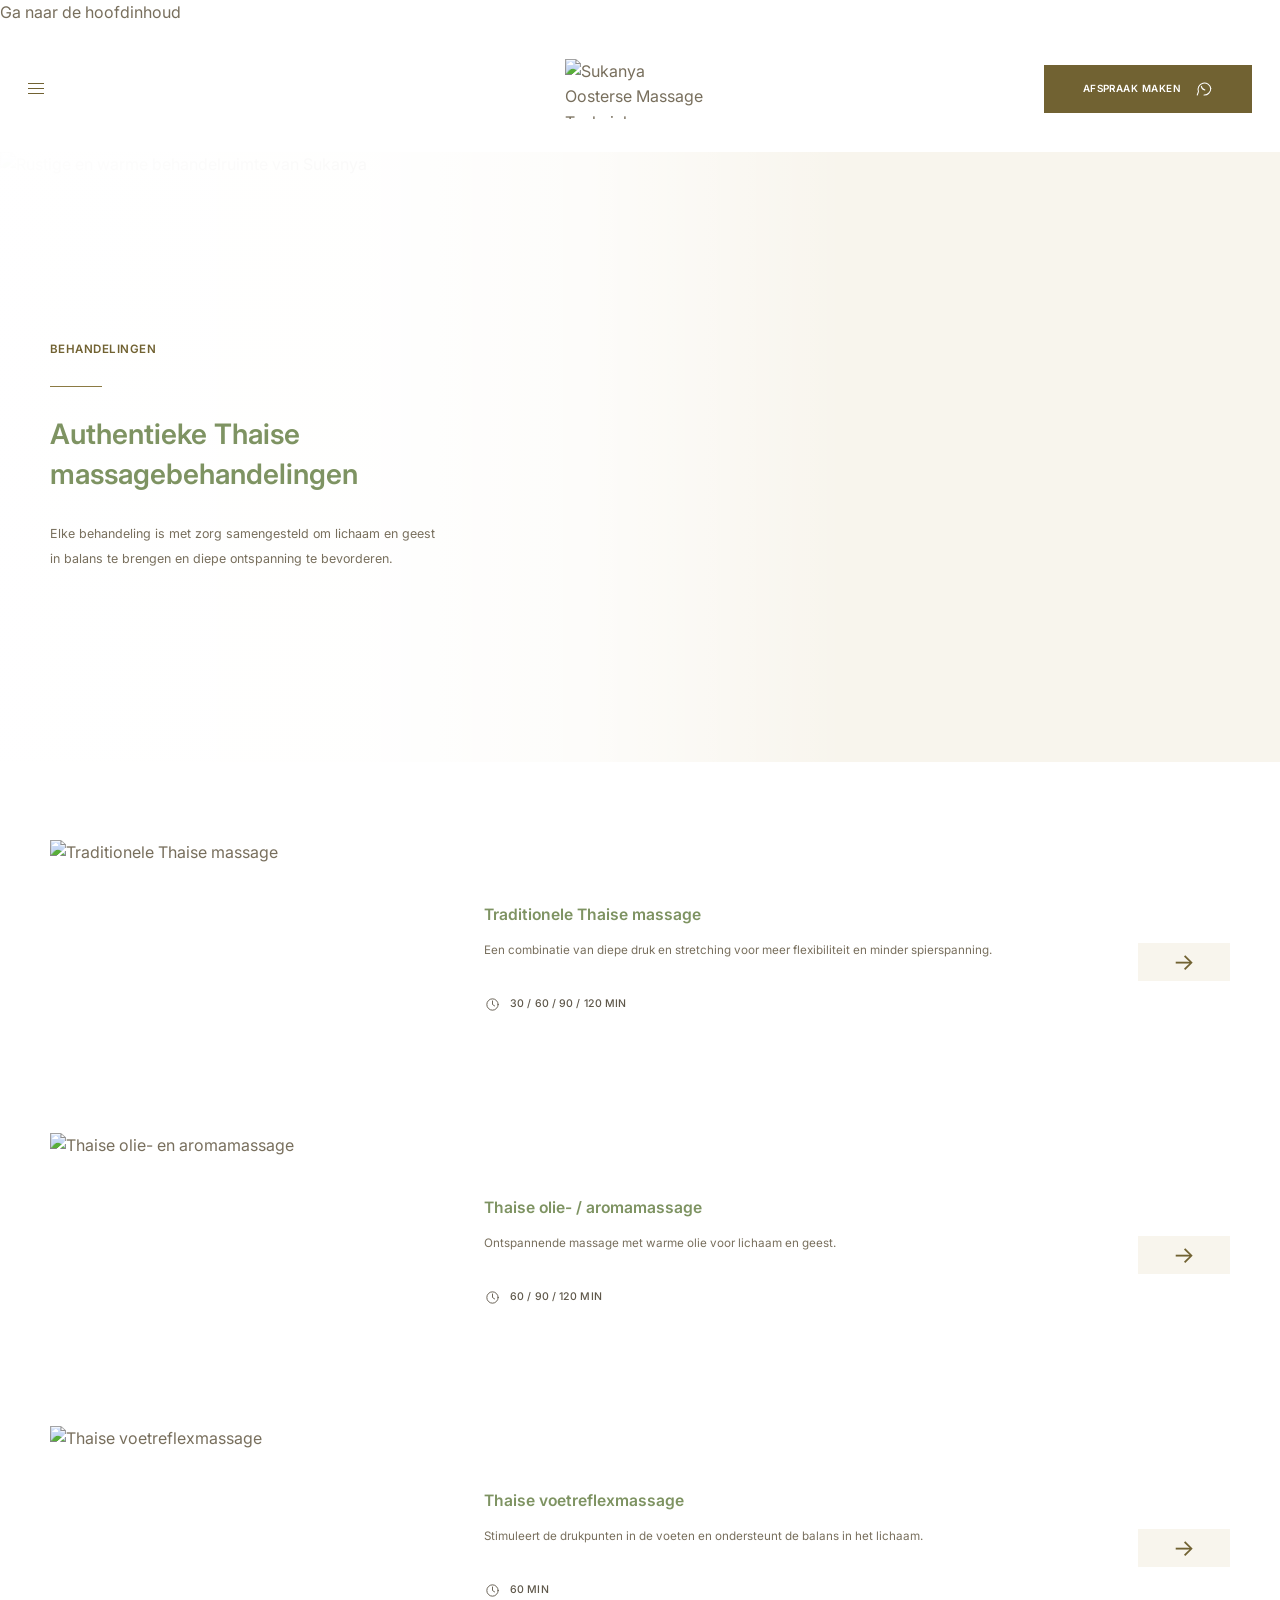
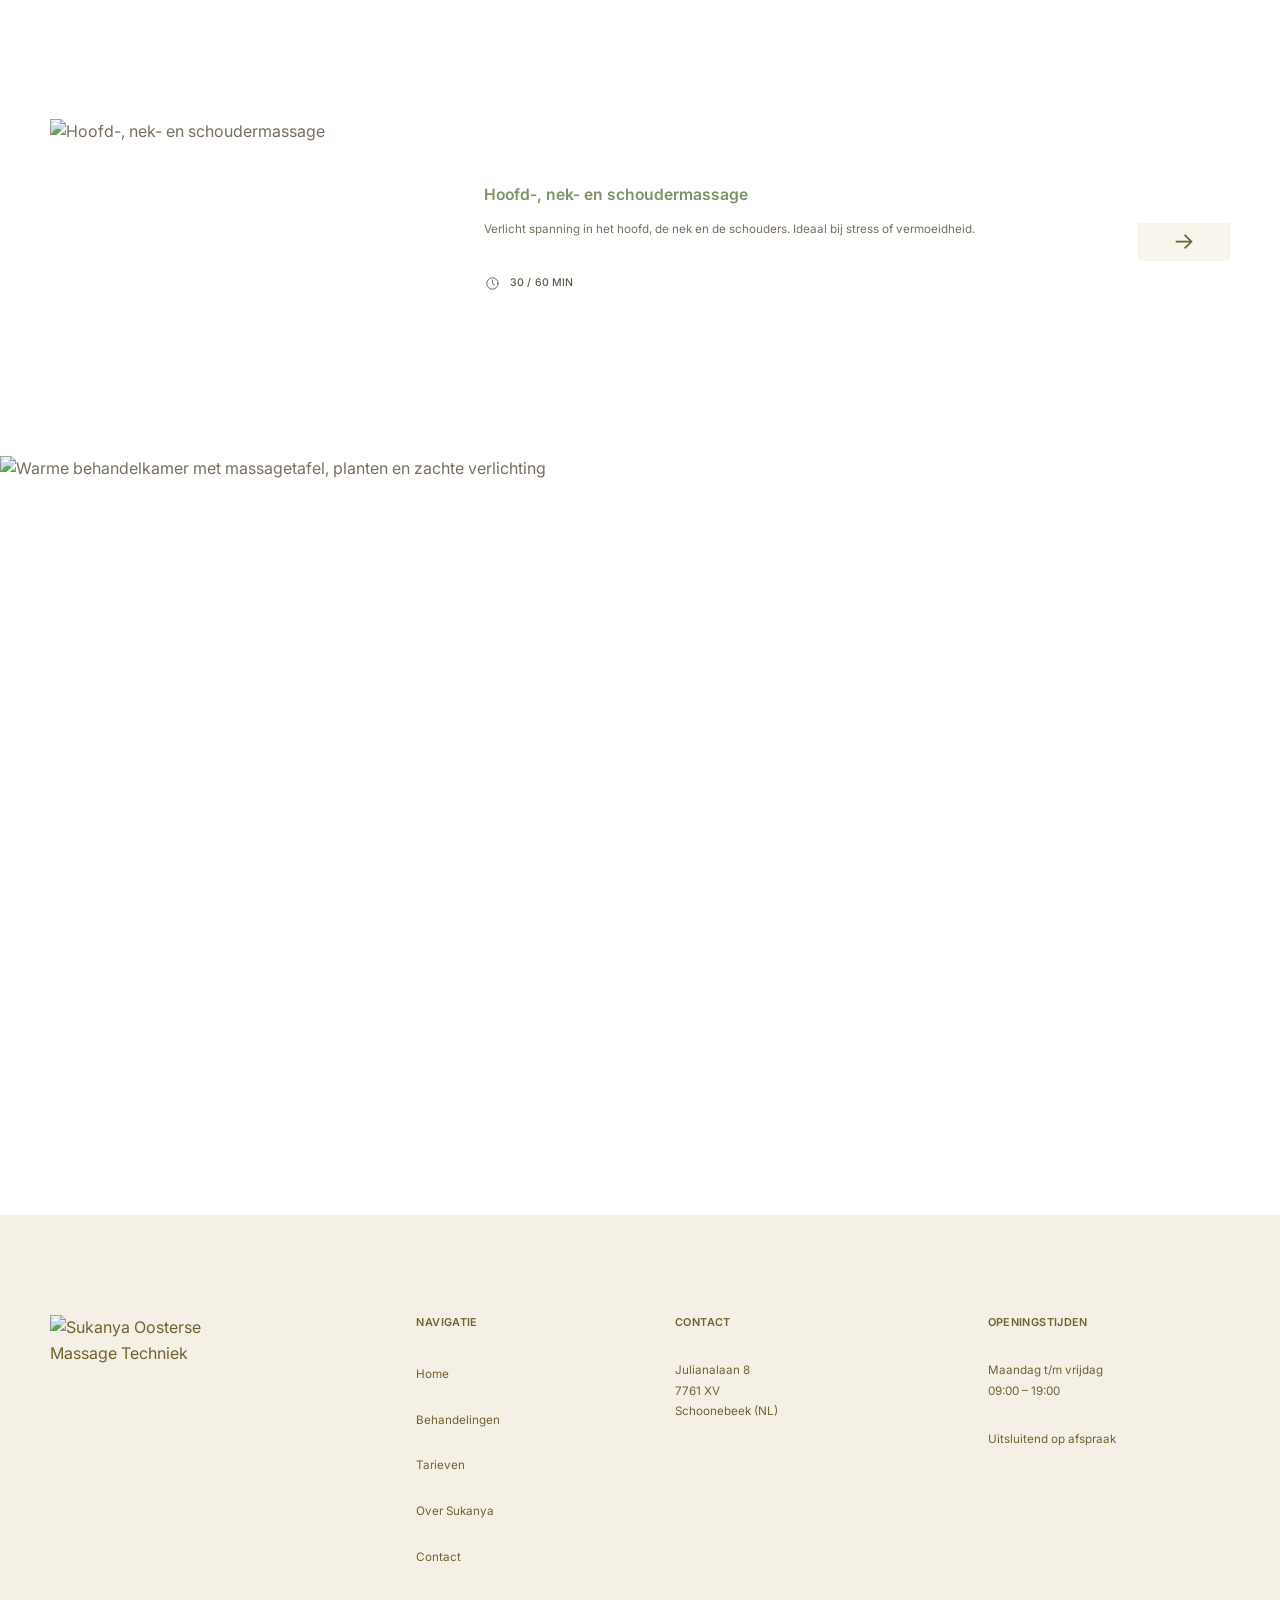
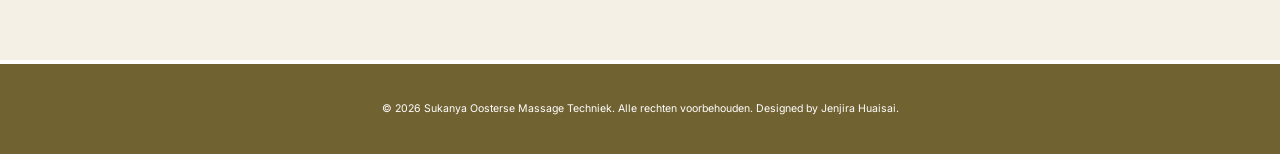
==== commit 579d7476: "Refactor CSS architecture into reusable page structure" ====
--- a/behandelingen.html
+++ b/behandelingen.html
@@ -1,110 +1,381 @@
-<!DOCTYPE html>
+<!doctype html>
 <html lang="nl">
+
 <head>
   <meta charset="UTF-8">
 
-  <meta
-    name="viewport"
-    content="width=device-width, initial-scale=1.0"
-  >
-
-  <meta
-    name="description"
-    content="Ontdek de authentieke Thaise massagebehandelingen van Sukanya Oosterse Massage Techniek in Schoonebeek."
-  >
-
-  <title>Behandelingen | Sukanya Oosterse Massage Techniek</title>
-
+  <meta name="viewport" content="width=device-width, initial-scale=1">
+
+  <title>
+    Behandelingen | Sukanya Oosterse Massage Techniek
+  </title>
+
+  <meta name="description"
+    content="Bekijk de authentieke Thaise massagebehandelingen van Sukanya Oosterse Massage Techniek, waaronder traditionele Thaise massage, aromamassage, voetreflexmassage en hoofd-, nek- en schoudermassage.">
+
+  <meta name="robots" content="index, follow">
+  <meta name="theme-color" content="#ffffff">
+
+  <link rel="canonical" href="https://www.sukanyathaimassage.com/behandelingen.html">
+
+  <!-- Open Graph -->
+  <meta property="og:title" content="Behandelingen | Sukanya Oosterse Massage Techniek">
+
+  <meta property="og:description"
+    content="Ontdek onze authentieke Thaise massagebehandelingen voor rust, balans en ontspanning.">
+
+  <meta property="og:type" content="website">
+
+  <meta property="og:url" content="https://www.sukanyathaimassage.com/behandelingen.html">
+
+  <meta property="og:image" content="https://www.sukanyathaimassage.com/images/social/sukanya-social-preview.jpg">
+
+  <meta property="og:locale" content="nl_NL">
+
+  <!-- Favicons -->
+  <link rel="icon" href="images/favicon/favicon.svg" type="image/svg+xml">
+
+  <link rel="icon" href="images/favicon/favicon-32x32.png" sizes="32x32" type="image/png">
+
+  <link rel="apple-touch-icon" href="images/favicon/apple-touch-icon.png">
+
+  <!-- Fonts -->
+  <link rel="preconnect" href="https://fonts.googleapis.com">
+
+  <link rel="preconnect" href="https://fonts.gstatic.com" crossorigin>
+
+  <link
+    href="https://fonts.googleapis.com/css2?family=Cormorant+Garamond:wght@500;600&family=Inter:wght@400;500;600&display=swap"
+    rel="stylesheet">
+
+  <!-- Preload hero image -->
+  <link rel="preload" as="image" href="images/behandelingen/behandelingen-hero.webp" fetchpriority="high">
+
+  <!-- Styles -->
   <link rel="stylesheet" href="css/variables.css">
   <link rel="stylesheet" href="css/base.css">
   <link rel="stylesheet" href="css/layout.css">
   <link rel="stylesheet" href="css/components.css">
-  <link rel="stylesheet" href="css/behandelingen.css">
+  <link rel="stylesheet" href="css/pages/behandelingen.css">
   <link rel="stylesheet" href="css/responsive.css">
+
+  <!-- Structured data -->
+  <script type="application/ld+json">
+      {
+        "@context": "https://schema.org",
+        "@type": "LocalBusiness",
+        "name": "Sukanya Oosterse Massage Techniek",
+        "url": "https://www.sukanyathaimassage.com/",
+        "image": "https://www.sukanyathaimassage.com/images/social/sukanya-social-preview.jpg",
+        "description": "Professionele authentieke Thaise massagetechnieken met persoonlijke aandacht, rust en ontspanning.",
+        "priceRange": "€€",
+        "address": {
+          "@type": "PostalAddress",
+          "streetAddress": "Julianalaan 8",
+          "postalCode": "7761 XV",
+          "addressLocality": "Schoonebeek",
+          "addressCountry": "NL"
+        },
+        "areaServed": {
+          "@type": "Place",
+          "name": "Schoonebeek en omgeving"
+        }
+      }
+    </script>
 </head>
 
 <body>
+  <a class="skip-link" href="#main-content">
+    Ga naar de hoofdinhoud
+  </a>
+
   <div class="site">
-
-    <!-- ==================================================
-         Header
-    =================================================== -->
-
-    <header class="treatments-header" data-header>
-      <div class="treatments-header__inner">
-
-        <button
-          class="treatments-menu-button"
-          type="button"
-          aria-label="Menu openen"
-          aria-expanded="false"
-          aria-controls="primary-navigation"
-          data-menu-toggle
-        >
-          <span></span>
-          <span></span>
-          <span></span>
+    <!-- Header -->
+
+    <header class="site-header">
+      <div class="site-header__inner">
+        <button class="menu-button" type="button" aria-label="Menu openen" aria-expanded="false"
+          aria-controls="site-navigation">
+          <span aria-hidden="true"></span>
+          <span aria-hidden="true"></span>
+          <span aria-hidden="true"></span>
         </button>
 
-        <a
-          class="treatments-header__logo"
-          href="index.html"
-          aria-label="Sukanya Oosterse Massage Techniek home"
-        >
-          <img
-            src="images/logo/sukanya-logo-gold.png"
-            alt="Sukanya Oosterse Massage Techniek"
-          >
+        <a class="site-logo" href="index.html" aria-label="Sukanya Oosterse Massage Techniek – Home">
+          <img src="images/logo/sukanya-logo.svg" alt="Sukanya Oosterse Massage Techniek" width="300" height="120">
         </a>
 
-        <a
-          class="treatments-header__appointment"
-          href="contact.html"
-        >
+        <a class="button button--appointment" href="contact.html">
           <span>Afspraak maken</span>
 
-          <svg
-            viewBox="0 0 24 24"
-            fill="none"
-            aria-hidden="true"
-          >
-            <path
-              d="M20.5 11.5a8.5 8.5 0 0 1-12.6 7.4L3 20l1.2-4.7A8.5 8.5 0 1 1 20.5 11.5Z"
-            />
-            <path
-              d="M8.2 8.1c.3 2.8 2.5 5 5.3 5.3"
-            />
+          <svg class="button__icon" aria-hidden="true" viewBox="0 0 24 24" fill="none">
+            <path d="M21 11.5a8.4 8.4 0 0 1-9 8.4"></path>
+            <path d="M3 20l1.6-4.5A8.5 8.5 0 1 1 21 11.5"></path>
+            <path d="M8.5 8.5c.4 2.4 2.3 4.3 4.7 4.8"></path>
           </svg>
         </a>
       </div>
-
-      <nav
-        class="treatments-navigation"
-        id="primary-navigation"
-        aria-label="Hoofdnavigatie"
-        data-navigation
-      >
-        <div class="treatments-navigation__inner">
-          <ul>
+    </header>
+
+    <!-- Navigation -->
+
+    <nav class="site-navigation" id="site-navigation" aria-label="Hoofdnavigatie">
+      <div class="site-navigation__inner">
+        <ul class="site-navigation__list">
+          <li>
+            <a class="site-navigation__link" href="index.html">
+              Home
+            </a>
+          </li>
+
+          <li>
+            <a class="site-navigation__link is-active" href="behandelingen.html" aria-current="page">
+              Behandelingen
+            </a>
+          </li>
+
+          <li>
+            <a class="site-navigation__link" href="tarieven.html">
+              Tarieven
+            </a>
+          </li>
+
+          <li>
+            <a class="site-navigation__link" href="over-sukanya.html">
+              Over Sukanya
+            </a>
+          </li>
+
+          <li>
+            <a class="site-navigation__link" href="contact.html">
+              Contact
+            </a>
+          </li>
+        </ul>
+      </div>
+    </nav>
+
+    <!-- Main content -->
+
+    <main id="main-content">
+      <!-- Hero -->
+
+      <section class="treatments-hero" aria-labelledby="treatments-hero-title">
+        <picture class="treatments-hero__media">
+          <source media="(max-width: 767px)" srcset="images/behandelingen/behandelingen-hero-mobile.webp">
+
+          <img class="treatments-hero__image" src="images/behandelingen/behandelingen-hero.webp"
+            alt="Rustige en warme behandelruimte van Sukanya" width="1920" height="1080" fetchpriority="high">
+        </picture>
+
+        <div class="treatments-hero__overlay" aria-hidden="true"></div>
+
+        <div class="container treatments-hero__inner">
+          <div class="treatments-hero__content">
+            <p class="section-label">
+              Behandelingen
+            </p>
+
+            <span class="section-divider" aria-hidden="true"></span>
+
+            <h1 class="treatments-hero__title" id="treatments-hero-title">
+              Authentieke Thaise<br>
+              massagebehandelingen
+            </h1>
+
+            <p class="treatments-hero__text">
+              Elke behandeling is met zorg samengesteld om lichaam
+              en geest in balans te brengen en diepe ontspanning
+              te bevorderen.
+            </p>
+          </div>
+        </div>
+      </section>
+
+      <!-- Treatments list -->
+
+      <section class="treatments-list" aria-labelledby="treatments-list-title">
+        <div class="container">
+          <h2 class="visually-hidden" id="treatments-list-title">
+            Overzicht van onze massagebehandelingen
+          </h2>
+
+          <!-- Traditional Thai massage -->
+
+          <article class="treatment-row" id="traditionele-thaise-massage">
+            <figure class="treatment-row__image">
+              <img src="images/treatments/traditional-thai-massage.webp" alt="Traditionele Thaise massage" width="800"
+                height="520" loading="lazy" decoding="async">
+            </figure>
+
+            <div class="treatment-row__content">
+              <h3 class="treatment-row__title">
+                Traditionele Thaise massage
+              </h3>
+
+              <p class="treatment-row__description">
+                Een combinatie van diepe druk en stretching voor
+                meer flexibiliteit en minder spierspanning.
+              </p>
+
+              <div class="treatment-row__meta">
+                <svg aria-hidden="true" viewBox="0 0 24 24" fill="none">
+                  <circle cx="12" cy="12" r="8"></circle>
+                  <path d="M12 7v5l3 2"></path>
+                </svg>
+
+                <span>30 / 60 / 90 / 120 min</span>
+              </div>
+            </div>
+
+            <a class="treatment-row__link" href="tarieven.html#traditionele-thaise-massage"
+              aria-label="Bekijk tarieven voor traditionele Thaise massage">
+              <span aria-hidden="true">→</span>
+            </a>
+          </article>
+
+          <!-- Thai oil and aroma massage -->
+
+          <article class="treatment-row" id="thaise-olie-aromamassage">
+            <figure class="treatment-row__image">
+              <img src="images/treatments/thai-oil-aroma-massage.webp" alt="Thaise olie- en aromamassage" width="800"
+                height="520" loading="lazy" decoding="async">
+            </figure>
+
+            <div class="treatment-row__content">
+              <h3 class="treatment-row__title">
+                Thaise olie- / aromamassage
+              </h3>
+
+              <p class="treatment-row__description">
+                Ontspannende massage met warme olie voor lichaam
+                en geest.
+              </p>
+
+              <div class="treatment-row__meta">
+                <svg aria-hidden="true" viewBox="0 0 24 24" fill="none">
+                  <circle cx="12" cy="12" r="8"></circle>
+                  <path d="M12 7v5l3 2"></path>
+                </svg>
+
+                <span>60 / 90 / 120 min</span>
+              </div>
+            </div>
+
+            <a class="treatment-row__link" href="tarieven.html#thaise-olie-aromamassage"
+              aria-label="Bekijk tarieven voor Thaise olie- en aromamassage">
+              <span aria-hidden="true">→</span>
+            </a>
+          </article>
+
+          <!-- Foot reflex massage -->
+
+          <article class="treatment-row" id="voetreflexmassage">
+            <figure class="treatment-row__image">
+              <img src="images/treatments/foot-reflex-massage.webp" alt="Thaise voetreflexmassage" width="800"
+                height="520" loading="lazy" decoding="async">
+            </figure>
+
+            <div class="treatment-row__content">
+              <h3 class="treatment-row__title">
+                Thaise voetreflexmassage
+              </h3>
+
+              <p class="treatment-row__description">
+                Stimuleert de drukpunten in de voeten en ondersteunt
+                de balans in het lichaam.
+              </p>
+
+              <div class="treatment-row__meta">
+                <svg aria-hidden="true" viewBox="0 0 24 24" fill="none">
+                  <circle cx="12" cy="12" r="8"></circle>
+                  <path d="M12 7v5l3 2"></path>
+                </svg>
+
+                <span>60 min</span>
+              </div>
+            </div>
+
+            <a class="treatment-row__link" href="tarieven.html#voetreflexmassage"
+              aria-label="Bekijk tarieven voor Thaise voetreflexmassage">
+              <span aria-hidden="true">→</span>
+            </a>
+          </article>
+
+          <!-- Head neck shoulder massage -->
+
+          <article class="treatment-row" id="hoofd-nek-schoudermassage">
+            <figure class="treatment-row__image">
+              <img src="images/treatments/head-neck-shoulder-massage.webp" alt="Hoofd-, nek- en schoudermassage"
+                width="800" height="520" loading="lazy" decoding="async">
+            </figure>
+
+            <div class="treatment-row__content">
+              <h3 class="treatment-row__title">
+                Hoofd-, nek- en schoudermassage
+              </h3>
+
+              <p class="treatment-row__description">
+                Verlicht spanning in het hoofd, de nek en de schouders.
+                Ideaal bij stress of vermoeidheid.
+              </p>
+
+              <div class="treatment-row__meta">
+                <svg aria-hidden="true" viewBox="0 0 24 24" fill="none">
+                  <circle cx="12" cy="12" r="8"></circle>
+                  <path d="M12 7v5l3 2"></path>
+                </svg>
+
+                <span>30 / 60 min</span>
+              </div>
+            </div>
+
+            <a class="treatment-row__link" href="tarieven.html#hoofd-nek-schoudermassage"
+              aria-label="Bekijk tarieven voor hoofd-, nek- en schoudermassage">
+              <span aria-hidden="true">→</span>
+            </a>
+          </article>
+        </div>
+      </section>
+
+      <!-- Full-width interior image -->
+
+      <figure class="full-width-image treatments-interior">
+        <img src="images/behandelingen/massage-room-wide.webp"
+          alt="Warme behandelkamer met massagetafel, planten en zachte verlichting" width="1920" height="1000"
+          loading="lazy" decoding="async">
+      </figure>
+    </main>
+
+    <!-- Footer -->
+
+    <footer class="site-footer">
+      <div class="container site-footer__main">
+        <div class="site-footer__brand">
+          <a href="index.html" aria-label="Sukanya Oosterse Massage Techniek – Home">
+            <img src="images/logo/sukanya-logo.svg" alt="Sukanya Oosterse Massage Techniek" width="320" height="128"
+              loading="lazy" decoding="async">
+          </a>
+        </div>
+
+        <nav class="site-footer__navigation" aria-label="Navigatie onderaan">
+          <h2 class="site-footer__title">
+            Navigatie
+          </h2>
+
+          <ul class="site-footer__links">
             <li>
-              <a href="index.html">
-                Home
-              </a>
+              <a href="index.html">Home</a>
             </li>
 
             <li>
-              <a
-                class="is-active"
-                href="behandelingen.html"
-              >
+              <a href="behandelingen.html">
                 Behandelingen
               </a>
             </li>
 
             <li>
-              <a href="tarieven.html">
-                Tarieven
-              </a>
+              <a href="tarieven.html">Tarieven</a>
             </li>
 
             <li>
@@ -114,345 +385,47 @@
             </li>
 
             <li>
-              <a href="contact.html">
-                Contact
-              </a>
+              <a href="contact.html">Contact</a>
             </li>
           </ul>
-        </div>
-      </nav>
-    </header>
-
-    <main>
-
-      <!-- ==================================================
-           Hero
-      =================================================== -->
-
-      <section
-        class="treatments-hero"
-        aria-labelledby="treatments-hero-title"
-      >
-        <img
-          class="treatments-hero__image"
-          src="images/behandelingen/hero.jpg"
-          alt="Behandelruimte van Sukanya Oosterse Massage Techniek"
-        >
-
-        <div class="treatments-hero__overlay"></div>
-
-        <div class="treatments-page-container treatments-hero__inner">
-          <div class="treatments-hero__content">
-            <p class="treatments-section-label">
-              Behandelingen
+        </nav>
+
+        <div class="site-footer__contact">
+          <h2 class="site-footer__title">
+            Contact
+          </h2>
+
+          <address>
+            <p class="site-footer__text">
+              Julianalaan 8<br>
+              7761 XV<br>
+              Schoonebeek (NL)
             </p>
-
-            <span
-              class="treatments-section-line"
-              aria-hidden="true"
-            ></span>
-
-            <h1 id="treatments-hero-title">
-              Authentieke Thaise<br>
-              massagebehandelingen
-            </h1>
-
-            <p>
-              Elke behandeling is met zorg samengesteld om lichaam
-              en geest in balans te brengen en diepe ontspanning
-              te bevorderen.
-            </p>
-          </div>
-        </div>
-      </section>
-
-      <!-- ==================================================
-           Treatment list
-      =================================================== -->
-
-      <section
-        class="treatments-list"
-        aria-label="Massagebehandelingen"
-      >
-        <div class="treatments-page-container">
-
-          <!-- Traditionele Thaise massage -->
-
-          <article
-            class="treatment-row"
-            id="traditionele-thaise-massage"
-          >
-            <div class="treatment-row__image">
-              <img
-                src="images/treatments/traditional-thai-massage.jpg"
-                alt="Traditionele Thaise massage"
-                loading="lazy"
-              >
-            </div>
-
-            <div class="treatment-row__content">
-              <h2>
-                Traditionele Thaise massage
-              </h2>
-
-              <p>
-                Een combinatie van diepe druk en stretching voor
-                meer flexibiliteit en minder spierspanning.
-              </p>
-
-              <div class="treatment-row__duration">
-                <svg
-                  viewBox="0 0 24 24"
-                  fill="none"
-                  aria-hidden="true"
-                >
-                  <circle cx="12" cy="12" r="8"></circle>
-                  <path d="M12 7v5l3 2"></path>
-                </svg>
-
-                <span>
-                  30 / 60 / 90 / 120 min
-                </span>
-              </div>
-            </div>
-
-            <a
-              class="treatment-row__button"
-              href="contact.html"
-              aria-label="Afspraak maken voor traditionele Thaise massage"
-            >
-              <span aria-hidden="true">→</span>
-            </a>
-          </article>
-
-          <!-- Thaise olie- en aromamassage -->
-
-          <article
-            class="treatment-row"
-            id="thaise-olie-aromamassage"
-          >
-            <div class="treatment-row__image">
-              <img
-                src="images/treatments/thai-oil-massage.jpg"
-                alt="Thaise olie- en aromamassage"
-                loading="lazy"
-              >
-            </div>
-
-            <div class="treatment-row__content">
-              <h2>
-                Thaise olie- / aromamassage
-              </h2>
-
-              <p>
-                Ontspannende massage met warme olie voor lichaam
-                en geest.
-              </p>
-
-              <div class="treatment-row__duration">
-                <svg
-                  viewBox="0 0 24 24"
-                  fill="none"
-                  aria-hidden="true"
-                >
-                  <circle cx="12" cy="12" r="8"></circle>
-                  <path d="M12 7v5l3 2"></path>
-                </svg>
-
-                <span>
-                  60 / 90 / 120 min
-                </span>
-              </div>
-            </div>
-
-            <a
-              class="treatment-row__button"
-              href="contact.html"
-              aria-label="Afspraak maken voor Thaise olie- en aromamassage"
-            >
-              <span aria-hidden="true">→</span>
-            </a>
-          </article>
-
-          <!-- Thaise voetreflexmassage -->
-
-          <article
-            class="treatment-row"
-            id="voetreflexmassage"
-          >
-            <div class="treatment-row__image">
-              <img
-                src="images/treatments/foot-reflex-massage.jpg"
-                alt="Thaise voetreflexmassage"
-                loading="lazy"
-              >
-            </div>
-
-            <div class="treatment-row__content">
-              <h2>
-                Thaise voetreflexmassage
-              </h2>
-
-              <p>
-                Stimuleert de drukpunten in de voeten en ondersteunt
-                de balans in het lichaam.
-              </p>
-
-              <div class="treatment-row__duration">
-                <svg
-                  viewBox="0 0 24 24"
-                  fill="none"
-                  aria-hidden="true"
-                >
-                  <circle cx="12" cy="12" r="8"></circle>
-                  <path d="M12 7v5l3 2"></path>
-                </svg>
-
-                <span>
-                  60 min
-                </span>
-              </div>
-            </div>
-
-            <a
-              class="treatment-row__button"
-              href="contact.html"
-              aria-label="Afspraak maken voor Thaise voetreflexmassage"
-            >
-              <span aria-hidden="true">→</span>
-            </a>
-          </article>
-
-          <!-- Hoofd-, nek- en schoudermassage -->
-
-          <article
-            class="treatment-row"
-            id="hoofd-nek-schoudermassage"
-          >
-            <div class="treatment-row__image">
-              <img
-                src="images/treatments/head-neck-shoulder-massage.jpg"
-                alt="Hoofd-, nek- en schoudermassage"
-                loading="lazy"
-              >
-            </div>
-
-            <div class="treatment-row__content">
-              <h2>
-                Hoofd-, nek- en schoudermassage
-              </h2>
-
-              <p>
-                Verlicht spanning in het hoofd, de nek en de
-                schouders. Ideaal bij stress of vermoeidheid.
-              </p>
-
-              <div class="treatment-row__duration">
-                <svg
-                  viewBox="0 0 24 24"
-                  fill="none"
-                  aria-hidden="true"
-                >
-                  <circle cx="12" cy="12" r="8"></circle>
-                  <path d="M12 7v5l3 2"></path>
-                </svg>
-
-                <span>
-                  30 / 60 min
-                </span>
-              </div>
-            </div>
-
-            <a
-              class="treatment-row__button"
-              href="contact.html"
-              aria-label="Afspraak maken voor hoofd-, nek- en schoudermassage"
-            >
-              <span aria-hidden="true">→</span>
-            </a>
-          </article>
-        </div>
-      </section>
-
-      <!-- ==================================================
-           Full-width interior image
-      =================================================== -->
-
-      <section
-        class="treatments-interior"
-        aria-label="Massagekamer"
-      >
-        <img
-          src="images/behandelingen/interior.jpg"
-          alt="Massagekamer van Sukanya Oosterse Massage Techniek"
-          loading="lazy"
-        >
-      </section>
-    </main>
-
-    <!-- ==================================================
-         Footer
-    =================================================== -->
-
-    <footer class="treatments-footer">
-      <div class="treatments-page-container treatments-footer__main">
-
-        <div class="treatments-footer__brand">
-          <a
-            href="index.html"
-            aria-label="Sukanya Oosterse Massage Techniek home"
-          >
-            <img
-              src="images/logo/sukanya-logo-gold.png"
-              alt="Sukanya Oosterse Massage Techniek"
-            >
-          </a>
-        </div>
-
-        <div class="treatments-footer__column">
-          <h2>Navigatie</h2>
-
-          <nav aria-label="Voetnavigatie">
-            <ul>
-              <li><a href="index.html">Home</a></li>
-              <li><a href="behandelingen.html">Behandelingen</a></li>
-              <li><a href="tarieven.html">Tarieven</a></li>
-              <li><a href="over-sukanya.html">Over Sukanya</a></li>
-              <li><a href="contact.html">Contact</a></li>
-            </ul>
-          </nav>
-        </div>
-
-        <div class="treatments-footer__column">
-          <h2>Contact</h2>
-
-          <address>
-            Julianalaan 8<br>
-            7761 XV<br>
-            Schoonebeek (NL)
           </address>
         </div>
 
-        <div class="treatments-footer__column">
-          <h2>Openingstijden</h2>
-
-          <p>
-            Maandag t/m Vrijdag<br>
+        <div class="site-footer__hours">
+          <h2 class="site-footer__title">
+            Openingstijden
+          </h2>
+
+          <p class="site-footer__text">
+            Maandag t/m vrijdag<br>
             09:00 – 19:00
           </p>
 
-          <p>
+          <p class="site-footer__text">
             Uitsluitend op afspraak
           </p>
         </div>
       </div>
 
-      <div class="treatments-footer__bottom">
-        <div class="treatments-page-container">
+      <div class="site-footer__bottom">
+        <div class="container">
           <p>
-            © <span data-current-year></span>
+            © <span id="current-year">2026</span>
             Sukanya Oosterse Massage Techniek.
-            All rights reserved.
+            Alle rechten voorbehouden.
             Designed by Jenjira Huaisai.
           </p>
         </div>
@@ -460,7 +433,7 @@
     </footer>
   </div>
 
-  <script src="js/menu.js" defer></script>
   <script src="js/main.js" defer></script>
 </body>
+
 </html>
--- a/css/variables.css
+++ b/css/variables.css
@@ -1,305 +1,66 @@
-/* =========================================================
-   Sukanya Thai Massage
-   Global Design Tokens
-   Based on the approved Figma designs
-========================================================= */
-
 :root {
-  /* ======================================================
-     Brand Colors
-  ====================================================== */
-
-  --color-white: #ffffff;
-  --color-black: #1f1f1f;
-
-  --color-gold: #8b7845;
-  --color-gold-dark: #6f6037;
-  --color-gold-light: #b7a98a;
-
-  --color-green: #84956f;
-  --color-green-dark: #6e7f5d;
-  --color-green-light: #a8b59a;
-
-  --color-cream: #f5f0e5;
-  --color-cream-light: #faf8f3;
-  --color-beige: #e8dfcf;
-
-  --color-brown: #b39f83;
-  --color-brown-dark: #927d61;
-
-  --color-text: #4a443b;
-  --color-text-dark: #2f2b26;
-  --color-text-muted: #786f63;
-  --color-text-light: #9b9388;
-
-  --color-surface: #f7f7f7;
-  --color-surface-warm: #f3eee4;
-
-  --color-border: #e5ded2;
-  --color-border-dark: #cfc5b4;
-
-  --color-overlay-light: rgba(255, 255, 255, 0.88);
-  --color-overlay-soft: rgba(255, 255, 255, 0.68);
-  --color-overlay-dark: rgba(31, 31, 31, 0.42);
 
   /* ======================================================
-     Semantic Colors
-  ====================================================== */
+   Colors
+====================================================== */
 
-  --color-background: var(--color-white);
-  --color-background-alt: var(--color-cream);
-  --color-background-soft: var(--color-cream-light);
+--color-white: #ffffff;
+--color-cream: #f4f0e6;
+--color-cream-light: #f8f5ed;
 
-  --color-heading: var(--color-green);
-  --color-body: var(--color-text);
-  --color-caption: var(--color-text-muted);
+--color-gold: #8b7a43;
+--color-gold-dark: #716232;
+--color-footer-bottom: #716232;
 
-  --color-link: var(--color-gold);
-  --color-link-hover: var(--color-gold-dark);
+--color-green: #7e9362;
 
-  --color-button-primary: var(--color-gold);
-  --color-button-primary-hover: var(--color-gold-dark);
-  --color-button-primary-text: var(--color-white);
+--color-text: #786f5d;
+--color-text-dark: #5f584b;
 
-  --color-button-secondary: transparent;
-  --color-button-secondary-hover: var(--color-cream);
-  --color-button-secondary-text: var(--color-gold);
 
   /* ======================================================
      Typography
   ====================================================== */
 
-  --font-heading: "Cormorant Garamond", Georgia, serif;
-  --font-body: "Poppins", Arial, sans-serif;
-  --font-accent: "Cormorant Garamond", Georgia, serif;
-
-  --font-size-xs: 0.75rem;
-  --font-size-sm: 0.875rem;
-  --font-size-base: 1rem;
-  --font-size-md: 1.125rem;
-  --font-size-lg: 1.25rem;
-  --font-size-xl: 1.5rem;
-  --font-size-2xl: 2rem;
-  --font-size-3xl: 2.75rem;
-  --font-size-4xl: 3.75rem;
-  --font-size-5xl: 5rem;
-
-  --font-weight-regular: 400;
-  --font-weight-medium: 500;
-  --font-weight-semibold: 600;
-  --font-weight-bold: 700;
-
-  --line-height-tight: 1.1;
-  --line-height-heading: 1.2;
-  --line-height-body: 1.75;
-  --line-height-relaxed: 1.9;
-
-  --letter-spacing-tight: -0.02em;
-  --letter-spacing-normal: 0;
-  --letter-spacing-wide: 0.08em;
-  --letter-spacing-wider: 0.14em;
-  --letter-spacing-uppercase: 0.12em;
+  --font-heading: "Cormorant Garamond", serif;
+  --font-body: "Inter", sans-serif;
 
   /* ======================================================
-     Spacing Scale
+     Containers
   ====================================================== */
 
-  --space-0: 0;
-  --space-1: 0.25rem;
-  --space-2: 0.5rem;
-  --space-3: 0.75rem;
-  --space-4: 1rem;
-  --space-5: 1.25rem;
-  --space-6: 1.5rem;
-  --space-8: 2rem;
-  --space-10: 2.5rem;
-  --space-12: 3rem;
-  --space-14: 3.5rem;
-  --space-16: 4rem;
-  --space-20: 5rem;
-  --space-24: 6rem;
-  --space-28: 7rem;
-  --space-32: 8rem;
+  --container-width: 1180px;
+  --container-narrow: 680px;
 
-  --section-spacing-mobile: 4rem;
-  --section-spacing-tablet: 5rem;
-  --section-spacing-desktop: 7rem;
+  /* NEW */
+  --content-width: 1180px;
+  --content-narrow: 980px;
+  --content-reading: 860px;
 
   /* ======================================================
-     Layout
+     Page Padding
   ====================================================== */
 
-  --container-xs: 40rem;
-  --container-sm: 48rem;
-  --container-md: 64rem;
-  --container-lg: 75rem;
-  --container-xl: 87.5rem;
-
-  --container-width: 75rem;
-  --container-padding-mobile: 1.25rem;
-  --container-padding-tablet: 2rem;
-  --container-padding-desktop: 3rem;
-
-  --header-height-mobile: 5rem;
-  --header-height-desktop: 7rem;
-
-  --content-width-narrow: 38rem;
-  --content-width-medium: 52rem;
-  --content-width-wide: 68rem;
+  /* NEW */
+  --page-padding-desktop: 90px;
+  --page-padding-tablet: 48px;
+  --page-padding-mobile: 24px;
 
   /* ======================================================
-     Grid
+     Header
   ====================================================== */
 
-  --grid-gap-sm: 1rem;
-  --grid-gap-md: 2rem;
-  --grid-gap-lg: 3rem;
-  --grid-gap-xl: 4rem;
+  --header-height: 126px;
 
   /* ======================================================
-     Borders
+     Spacing
   ====================================================== */
 
-  --border-width-thin: 1px;
-  --border-width-medium: 2px;
-
-  --border-default: var(--border-width-thin) solid var(--color-border);
-  --border-dark: var(--border-width-thin) solid var(--color-border-dark);
-  --border-gold: var(--border-width-thin) solid var(--color-gold);
-
-  /* ======================================================
-     Border Radius
-  ====================================================== */
-
-  --radius-none: 0;
-  --radius-xs: 0.125rem;
-  --radius-sm: 0.25rem;
-  --radius-md: 0.5rem;
-  --radius-lg: 0.75rem;
-  --radius-xl: 1rem;
-  --radius-pill: 999px;
-  --radius-circle: 50%;
-
-  /* ======================================================
-     Shadows
-  ====================================================== */
-
-  --shadow-none: none;
-  --shadow-soft: 0 0.5rem 2rem rgba(47, 43, 38, 0.06);
-  --shadow-card: 0 0.75rem 2.5rem rgba(47, 43, 38, 0.08);
-  --shadow-header: 0 0.25rem 1.5rem rgba(47, 43, 38, 0.05);
-  --shadow-image: 0 1rem 3rem rgba(47, 43, 38, 0.1);
-
-  /* ======================================================
-     Transitions
-  ====================================================== */
-
-  --transition-fast: 150ms ease;
-  --transition-base: 250ms ease;
-  --transition-slow: 400ms ease;
-
-  --transition-color:
-    color var(--transition-base),
-    background-color var(--transition-base),
-    border-color var(--transition-base);
-
-  --transition-transform:
-    transform var(--transition-base);
-
-  --transition-opacity:
-    opacity var(--transition-base);
-
-  /* ======================================================
-     Buttons
-  ====================================================== */
-
-  --button-height-sm: 2.5rem;
-  --button-height-md: 3rem;
-  --button-height-lg: 3.5rem;
-
-  --button-padding-sm: 0 1.25rem;
-  --button-padding-md: 0 1.75rem;
-  --button-padding-lg: 0 2.25rem;
-
-  --button-font-size: 0.75rem;
-  --button-font-weight: var(--font-weight-semibold);
-  --button-letter-spacing: var(--letter-spacing-wide);
-  --button-radius: var(--radius-sm);
-
-  /* ======================================================
-     Forms
-  ====================================================== */
-
-  --input-height: 3.25rem;
-  --input-padding: 0 1rem;
-  --input-background: var(--color-white);
-  --input-border: var(--border-default);
-  --input-border-focus: var(--border-gold);
-  --input-radius: var(--radius-sm);
-  --input-placeholder: var(--color-text-light);
-
-  /* ======================================================
-     Icons
-  ====================================================== */
-
-  --icon-size-sm: 1rem;
-  --icon-size-md: 1.5rem;
-  --icon-size-lg: 2rem;
-  --icon-stroke-width: 1.5;
-
-  /* ======================================================
-     Decorative Elements
-  ====================================================== */
-
-  --divider-width: 3.5rem;
-  --divider-height: 1px;
-  --divider-color: var(--color-gold);
-
-  --section-label-size: 0.75rem;
-  --section-label-weight: var(--font-weight-semibold);
-  --section-label-spacing: var(--letter-spacing-uppercase);
-
-  /* ======================================================
-     Images
-  ====================================================== */
-
-  --image-overlay-light:
-    linear-gradient(
-      90deg,
-      rgba(255, 255, 255, 0.98) 0%,
-      rgba(255, 255, 255, 0.88) 35%,
-      rgba(255, 255, 255, 0.15) 68%,
-      rgba(255, 255, 255, 0) 100%
-    );
-
-  --image-overlay-bottom:
-    linear-gradient(
-      180deg,
-      rgba(255, 255, 255, 0) 55%,
-      rgba(255, 255, 255, 0.92) 100%
-    );
-
-  /* ======================================================
-     Z-index
-  ====================================================== */
-
-  --z-base: 1;
-  --z-content: 10;
-  --z-header: 100;
-  --z-dropdown: 200;
-  --z-overlay: 300;
-  --z-menu: 400;
-  --z-modal: 500;
-
-  /* ======================================================
-     Breakpoint References
-     CSS variables cannot be used directly in media queries.
-     These values are documented for consistency.
-  ====================================================== */
-
-  --breakpoint-sm: 36rem;
-  --breakpoint-md: 48rem;
-  --breakpoint-lg: 64rem;
-  --breakpoint-xl: 80rem;
-  --breakpoint-2xl: 90rem;
+  --space-xs: 8px;
+  --space-sm: 16px;
+  --space-md: 24px;
+  --space-lg: 40px;
+  --space-xl: 64px;
+  --space-2xl: 88px;
+  --space-3xl: 120px;
 }
--- a/css/base.css
+++ b/css/base.css
@@ -1,13 +1,10 @@
 /* =========================================================
-   Sukanya Thai Massage
-   Global Base Styles
+   Sukanya Oosterse Massage Techniek
+   Base Styles
 ========================================================= */
 
-/* Google Fonts */
-@import url("https://fonts.googleapis.com/css2?family=Cormorant+Garamond:wght@400;500;600;700&family=Poppins:wght@300;400;500;600&display=swap");
-
 /* ======================================================
-   CSS Reset
+   Reset
 ====================================================== */
 
 *,
@@ -18,7 +15,6 @@
 
 html {
   scroll-behavior: smooth;
-  -webkit-text-size-adjust: 100%;
 }
 
 body,
@@ -47,10 +43,6 @@
   max-width: 100%;
 }
 
-img {
-  height: auto;
-}
-
 button,
 input,
 textarea,
@@ -60,6 +52,8 @@
 
 button {
   border: 0;
+  background: none;
+  cursor: pointer;
 }
 
 a {
@@ -72,20 +66,30 @@
 ====================================================== */
 
 html {
-  font-size: 100%;
+  min-height: 100%;
+  background-color: var(--color-white);
 }
 
 body {
-  min-height: 100vh;
-  background-color: var(--color-background);
-  color: var(--color-body);
+  min-width: 320px;
+  min-height: 100%;
+  overflow-x: hidden;
+
+  background-color: var(--color-white);
+  color: var(--color-text);
+
   font-family: var(--font-body);
-  font-size: var(--font-size-base);
-  font-weight: var(--font-weight-regular);
-  line-height: var(--line-height-body);
+  font-size: 1rem;
+  font-weight: 400;
+  line-height: 1.6;
+
   text-rendering: optimizeLegibility;
   -webkit-font-smoothing: antialiased;
   -moz-osx-font-smoothing: grayscale;
+}
+
+body.menu-open {
+  overflow: hidden;
 }
 
 /* ======================================================
@@ -95,30 +99,11 @@
 h1,
 h2,
 h3,
-h4,
-h5,
-h6 {
-  color: var(--color-heading);
+h4 {
+  color: var(--color-green);
   font-family: var(--font-heading);
-  font-weight: var(--font-weight-semibold);
-  line-height: var(--line-height-heading);
-}
-
-h1 {
-  font-size: clamp(2.5rem, 6vw, var(--font-size-5xl));
-  letter-spacing: var(--letter-spacing-tight);
-}
-
-h2 {
-  font-size: clamp(2rem, 4vw, var(--font-size-4xl));
-}
-
-h3 {
-  font-size: clamp(1.5rem, 3vw, var(--font-size-2xl));
-}
-
-h4 {
-  font-size: var(--font-size-xl);
+  font-weight: 600;
+  line-height: 1.2;
 }
 
 p {
@@ -126,124 +111,71 @@
 }
 
 strong {
-  font-weight: var(--font-weight-semibold);
+  font-weight: 600;
 }
 
-small {
-  font-size: var(--font-size-sm);
+address {
+  font-style: normal;
 }
 
 /* ======================================================
-   Links
+   Interactive elements
 ====================================================== */
 
-a {
-  transition: var(--transition-color);
+a,
+button {
+  transition:
+    color var(--transition-fast),
+    background-color var(--transition-fast),
+    border-color var(--transition-fast),
+    opacity var(--transition-fast),
+    transform var(--transition-fast);
 }
 
-a:hover {
-  color: var(--color-link-hover);
-}
-
-a:focus-visible {
+a:focus-visible,
+button:focus-visible,
+input:focus-visible,
+textarea:focus-visible,
+select:focus-visible {
   outline: 2px solid var(--color-gold);
   outline-offset: 4px;
 }
 
 /* ======================================================
-   Buttons
+   Selection
 ====================================================== */
 
-button {
-  cursor: pointer;
-  background: none;
-  color: inherit;
-}
-
-button:focus-visible {
-  outline: 2px solid var(--color-gold);
-  outline-offset: 4px;
+::selection {
+  background-color: var(--color-gold);
+  color: var(--color-white);
 }
 
 /* ======================================================
-   Forms
+   Utility accessibility
 ====================================================== */
 
-input,
-textarea,
-select {
-  width: 100%;
-  border: var(--input-border);
-  border-radius: var(--input-radius);
-  background-color: var(--input-background);
-  color: var(--color-body);
-  transition: var(--transition-color);
-}
+.visually-hidden {
+  position: absolute;
 
-input,
-select {
-  min-height: var(--input-height);
-  padding: var(--input-padding);
-}
+  width: 1px;
+  height: 1px;
 
-textarea {
-  min-height: 10rem;
-  padding: 1rem;
-  resize: vertical;
-}
+  padding: 0;
+  margin: -1px;
 
-input::placeholder,
-textarea::placeholder {
-  color: var(--input-placeholder);
-}
+  overflow: hidden;
 
-input:focus,
-textarea:focus,
-select:focus {
-  border-color: var(--color-gold);
-  outline: none;
-}
+  clip: rect(0, 0, 0, 0);
+  white-space: nowrap;
 
-label {
-  display: inline-block;
-  margin-bottom: var(--space-2);
-  color: var(--color-text-dark);
-  font-size: var(--font-size-sm);
-  font-weight: var(--font-weight-medium);
+  border: 0;
 }
 
 /* ======================================================
-   Accessibility
+   Site wrapper
 ====================================================== */
 
-:focus:not(:focus-visible) {
-  outline: none;
-}
-
-::selection {
-  background-color: var(--color-gold-light);
-  color: var(--color-text-dark);
-}
-
-[hidden] {
-  display: none !important;
-}
-
-/* ======================================================
-   Reduced Motion
-====================================================== */
-
-@media (prefers-reduced-motion: reduce) {
-  html {
-    scroll-behavior: auto;
-  }
-
-  *,
-  *::before,
-  *::after {
-    scroll-duration: 0.01ms !important;
-    animation-duration: 0.01ms !important;
-    animation-iteration-count: 1 !important;
-    transition-duration: 0.01ms !important;
-  }
+.site {
+  width: 100%;
+  min-height: 100vh;
 }
--- a/css/layout.css
+++ b/css/layout.css
@@ -1,48 +1,19 @@
 /* =========================================================
-   Sukanya Thai Massage
-   Global Layout System
+   Sukanya Oosterse Massage Techniek
+   Shared Layout
 ========================================================= */
 
 /* ======================================================
-   Main Page Structure
-====================================================== */
-
-.site {
-  min-height: 100vh;
-  overflow-x: hidden;
-}
-
-main {
-  display: block;
-}
-
-/* ======================================================
    Containers
 ====================================================== */
 
 .container {
-  width: min(
-    calc(100% - (var(--container-padding-mobile) * 2)),
-    var(--container-width)
-  );
+  width: min(calc(100% - 40px), var(--container-width));
   margin-inline: auto;
 }
 
 .container--narrow {
-  max-width: var(--content-width-narrow);
-}
-
-.container--medium {
-  max-width: var(--content-width-medium);
-}
-
-.container--wide {
-  max-width: var(--content-width-wide);
-}
-
-.container--full {
-  width: 100%;
-  max-width: none;
+  width: min(calc(100% - 40px), var(--container-narrow));
 }
 
 /* ======================================================
@@ -50,340 +21,201 @@
 ====================================================== */
 
 .section {
-  padding-block: var(--section-spacing-mobile);
-}
-
-.section--small {
-  padding-block: var(--space-16);
-}
-
-.section--large {
-  padding-block: var(--space-24);
+  width: 100%;
+  padding-block: var(--space-2xl);
+}
+
+.section--cream {
+  background-color: var(--color-cream);
+}
+
+.section--cream-light {
+  background-color: var(--color-cream-light);
 }
 
 .section--white {
   background-color: var(--color-white);
 }
 
-.section--cream {
-  background-color: var(--color-cream);
-}
-
-.section--soft {
-  background-color: var(--color-cream-light);
-}
-
-.section--surface {
-  background-color: var(--color-surface);
-}
-
-/* ======================================================
-   Content Alignment
-====================================================== */
-
-.content-center {
+/* ======================================================
+   Section headings
+====================================================== */
+
+.section-heading {
+  display: flex;
+  width: 100%;
+  flex-direction: column;
+  align-items: center;
+  text-align: center;
+}
+
+.section-label {
+  color: var(--color-gold-dark);
+  font-family: var(--font-body);
+  font-size: 0.72rem;
+  font-weight: 600;
+  letter-spacing: 0.04em;
+  line-height: 1.5;
+  text-transform: uppercase;
+}
+
+.section-divider {
+  display: block;
+  width: 52px;
+  height: 1px;
+  margin-block: 28px;
+  background-color: var(--color-gold);
+}
+
+.section-description {
+  max-width: 620px;
   margin-inline: auto;
+  color: var(--color-text);
+  font-size: 0.75rem;
+  line-height: 1.8;
   text-align: center;
 }
 
-.content-left {
-  text-align: left;
-}
-
-.content-right {
-  text-align: right;
-}
-
-/* ======================================================
-   Stack Layout
-====================================================== */
-
-.stack {
+.section-action {
   display: flex;
-  flex-direction: column;
-}
-
-.stack--xs {
-  gap: var(--space-2);
-}
-
-.stack--sm {
-  gap: var(--space-4);
-}
-
-.stack--md {
-  gap: var(--space-6);
-}
-
-.stack--lg {
-  gap: var(--space-10);
-}
-
-.stack--xl {
-  gap: var(--space-16);
-}
-
-/* ======================================================
-   Flex Layout
-====================================================== */
-
-.cluster {
-  display: flex;
-  flex-wrap: wrap;
-  align-items: center;
-}
-
-.cluster--start {
-  justify-content: flex-start;
-}
-
-.cluster--center {
   justify-content: center;
-}
-
-.cluster--between {
-  justify-content: space-between;
-}
-
-.cluster--end {
-  justify-content: flex-end;
-}
-
-.cluster--sm {
-  gap: var(--space-3);
-}
-
-.cluster--md {
-  gap: var(--space-6);
-}
-
-.cluster--lg {
-  gap: var(--space-10);
-}
-
-/* ======================================================
-   Grid Layout
-====================================================== */
-
-.grid {
+  margin-top: 64px;
+}
+
+/* ======================================================
+   Grids
+====================================================== */
+
+.card-grid {
   display: grid;
-  gap: var(--grid-gap-md);
-}
-
-.grid--2 {
-  grid-template-columns: 1fr;
-}
-
-.grid--3 {
-  grid-template-columns: 1fr;
-}
-
-.grid--4 {
-  grid-template-columns: 1fr;
-}
-
-.grid--auto {
-  grid-template-columns: repeat(
-    auto-fit,
-    minmax(min(100%, 15rem), 1fr)
-  );
-}
-
-/* ======================================================
-   Split Layout
-====================================================== */
-
-.split {
+  width: 100%;
+  gap: 24px;
+}
+
+.card-grid--four {
+  grid-template-columns: repeat(4, minmax(0, 1fr));
+}
+
+.card-grid--three {
+  grid-template-columns: repeat(3, minmax(0, 1fr));
+}
+
+.card-grid--two {
+  grid-template-columns: repeat(2, minmax(0, 1fr));
+}
+
+/* ======================================================
+   Values grid
+====================================================== */
+
+.values-grid {
   display: grid;
-  grid-template-columns: 1fr;
-  align-items: center;
-  gap: var(--space-12);
-}
-
-.split--top {
-  align-items: start;
-}
-
-.split--reverse .split__media {
-  order: -1;
-}
-
-.split__content,
-.split__media {
-  min-width: 0;
-}
-
-/* ======================================================
-   Media Blocks
-====================================================== */
-
-.media-cover {
+  grid-template-columns: repeat(4, minmax(0, 1fr));
+  gap: 60px;
+}
+
+/* ======================================================
+   Full-width images
+====================================================== */
+
+.full-width-image {
+  width: 100%;
+  overflow: hidden;
+}
+
+.full-width-image img {
   width: 100%;
   height: 100%;
   object-fit: cover;
 }
 
-.media-contain {
-  width: 100%;
-  height: 100%;
-  object-fit: contain;
-}
-
-.full-bleed {
-  width: 100%;
-}
-
-.aspect-landscape {
-  aspect-ratio: 16 / 9;
-}
-
-.aspect-wide {
-  aspect-ratio: 21 / 9;
-}
-
-.aspect-square {
-  aspect-ratio: 1 / 1;
-}
-
-.aspect-portrait {
-  aspect-ratio: 4 / 5;
-}
-
-/* ======================================================
-   Section Headings
-====================================================== */
-
-.section-heading {
-  display: flex;
-  flex-direction: column;
-  gap: var(--space-4);
-}
-
-.section-heading--center {
+/* ======================================================
+   Shared two-column layouts
+====================================================== */
+
+.split-layout {
+  display: grid;
+  grid-template-columns: repeat(2, minmax(0, 1fr));
+  gap: 64px;
   align-items: center;
-  text-align: center;
-}
-
-.section-heading--left {
-  align-items: flex-start;
-  text-align: left;
-}
-
-.section-heading__label {
-  color: var(--color-gold);
-  font-size: var(--section-label-size);
-  font-weight: var(--section-label-weight);
-  letter-spacing: var(--section-label-spacing);
-  line-height: 1.4;
-  text-transform: uppercase;
-}
-
-.section-heading__title {
-  max-width: 18ch;
-}
-
-.section-heading__text {
-  max-width: 58ch;
-  color: var(--color-text-muted);
-}
-
-.section-divider {
-  width: var(--divider-width);
-  height: var(--divider-height);
-  border: 0;
-  background-color: var(--divider-color);
-}
-
-/* ======================================================
-   Visually Hidden Content
-====================================================== */
-
-.visually-hidden {
-  position: absolute;
-  width: 1px;
-  height: 1px;
-  padding: 0;
-  overflow: hidden;
-  clip-path: inset(50%);
-  white-space: nowrap;
-  border: 0;
+}
+
+.split-layout--reverse > :first-child {
+  order: 2;
+}
+
+.split-layout--reverse > :last-child {
+  order: 1;
 }
 
 /* ======================================================
    Tablet
 ====================================================== */
 
-@media (min-width: 48rem) {
+@media (max-width: 1023px) {
   .container {
-    width: min(
-      calc(100% - (var(--container-padding-tablet) * 2)),
-      var(--container-width)
-    );
+    width: min(calc(100% - 40px), var(--container-width));
+  }
+
+  .card-grid--four,
+  .card-grid--three {
+    grid-template-columns: repeat(2, minmax(0, 1fr));
+  }
+
+  .values-grid {
+    grid-template-columns: repeat(2, minmax(0, 1fr));
+    gap: 60px 40px;
+  }
+
+  .split-layout {
+    gap: 40px;
+  }
+}
+
+/* ======================================================
+   Mobile
+====================================================== */
+
+@media (max-width: 767px) {
+  .container,
+  .container--narrow {
+    width: min(calc(100% - 32px), var(--container-width));
   }
 
   .section {
-    padding-block: var(--section-spacing-tablet);
-  }
-
-  .section--large {
-    padding-block: var(--space-28);
-  }
-
-  .grid--2 {
-    grid-template-columns: repeat(2, minmax(0, 1fr));
-  }
-
-  .grid--3 {
-    grid-template-columns: repeat(2, minmax(0, 1fr));
-  }
-
-  .grid--4 {
-    grid-template-columns: repeat(2, minmax(0, 1fr));
-  }
-
-  .split {
-    gap: var(--space-16);
-  }
-}
-
-/* ======================================================
-   Desktop
-====================================================== */
-
-@media (min-width: 64rem) {
-  .container {
-    width: min(
-      calc(100% - (var(--container-padding-desktop) * 2)),
-      var(--container-width)
-    );
-  }
-
-  .section {
-    padding-block: var(--section-spacing-desktop);
-  }
-
-  .section--large {
-    padding-block: var(--space-32);
-  }
-
-  .grid--3 {
-    grid-template-columns: repeat(3, minmax(0, 1fr));
-  }
-
-  .grid--4 {
-    grid-template-columns: repeat(4, minmax(0, 1fr));
-  }
-
-  .split {
-    grid-template-columns: repeat(2, minmax(0, 1fr));
-    gap: var(--space-20);
-  }
-
-  .split--reverse .split__content {
-    order: 2;
-  }
-
-  .split--reverse .split__media {
-    order: 1;
+    padding-block: 72px;
+  }
+
+  .section-divider {
+    margin-block: 24px;
+  }
+
+  .section-description {
+    font-size: 0.72rem;
+  }
+
+  .section-action {
+    margin-top: 48px;
+  }
+
+  .card-grid--four,
+  .card-grid--three,
+  .card-grid--two,
+  .values-grid,
+  .split-layout {
+    grid-template-columns: 1fr;
+  }
+
+  .card-grid {
+    gap: 22px;
+  }
+
+  .values-grid {
+    gap: 54px;
+  }
+
+  .split-layout--reverse > :first-child,
+  .split-layout--reverse > :last-child {
+    order: initial;
   }
 }
--- a/css/components.css
+++ b/css/components.css
@@ -1,7 +1,82 @@
 /* =========================================================
-   Sukanya Thai Massage
-   Reusable Components
+   Sukanya Oosterse Massage Techniek
+   Shared Components
 ========================================================= */
+
+/* ======================================================
+   Header
+====================================================== */
+
+.site-header {
+  position: relative;
+  z-index: 100;
+  width: 100%;
+  height: var(--header-height);
+  background-color: var(--color-white);
+}
+
+.site-header__inner {
+  position: relative;
+  display: grid;
+  width: min(calc(100% - 56px), 1420px);
+  height: 100%;
+  margin-inline: auto;
+  grid-template-columns: 1fr auto 1fr;
+  align-items: center;
+}
+
+/* ======================================================
+   Logo
+====================================================== */
+
+.site-logo {
+  display: block;
+  justify-self: center;
+}
+
+.site-logo img {
+  width: 150px;
+  height: auto;
+}
+
+/* ======================================================
+   Hamburger button
+====================================================== */
+
+.menu-button {
+  display: flex;
+  width: 42px;
+  height: 42px;
+  flex-direction: column;
+  align-items: flex-start;
+  justify-content: center;
+  justify-self: start;
+  gap: 4px;
+  padding: 0;
+  color: var(--color-gold-dark);
+}
+
+.menu-button span {
+  display: block;
+  width: 16px;
+  height: 1px;
+  background-color: currentColor;
+  transition:
+    opacity var(--transition-fast),
+    transform var(--transition-fast);
+}
+
+.menu-button[aria-expanded="true"] span:nth-child(1) {
+  transform: translateY(5px) rotate(45deg);
+}
+
+.menu-button[aria-expanded="true"] span:nth-child(2) {
+  opacity: 0;
+}
+
+.menu-button[aria-expanded="true"] span:nth-child(3) {
+  transform: translateY(-5px) rotate(-45deg);
+}
 
 /* ======================================================
    Buttons
@@ -9,182 +84,148 @@
 
 .button {
   display: inline-flex;
-  min-height: var(--button-height-md);
   align-items: center;
   justify-content: center;
-  gap: var(--space-3);
-  padding: var(--button-padding-md);
-  border: var(--border-width-thin) solid transparent;
-  border-radius: var(--button-radius);
-  font-size: var(--button-font-size);
-  font-weight: var(--button-font-weight);
-  letter-spacing: var(--button-letter-spacing);
+  gap: 14px;
+  border-radius: var(--radius-small);
+  font-family: var(--font-body);
+  font-size: 0.62rem;
+  font-weight: 600;
+  letter-spacing: 0.05em;
   line-height: 1;
-  text-align: center;
   text-transform: uppercase;
+}
+
+.button--appointment {
+  min-width: 208px;
+  min-height: 48px;
+  justify-self: end;
+  padding-inline: 24px;
+  background-color: var(--color-gold-dark);
+  color: var(--color-white);
+}
+
+.button--appointment:hover {
+  background-color: var(--color-gold);
+  color: var(--color-white);
+}
+
+.button__icon {
+  width: 18px;
+  height: 18px;
+  stroke: currentColor;
+  stroke-linecap: round;
+  stroke-linejoin: round;
+  stroke-width: 1.4;
+}
+
+/* ======================================================
+   Navigation overlay
+====================================================== */
+
+.site-navigation {
+  position: fixed;
+  inset: var(--header-height) 0 0;
+  z-index: 99;
+  visibility: hidden;
+  background-color: rgba(248, 245, 237, 0.99);
+  opacity: 0;
+  transform: translateY(-14px);
   transition:
-    background-color var(--transition-base),
-    border-color var(--transition-base),
-    color var(--transition-base),
-    transform var(--transition-base);
-}
-
-.button:hover {
-  transform: translateY(-1px);
-}
-
-.button:active {
+    visibility 250ms ease,
+    opacity 250ms ease,
+    transform 250ms ease;
+}
+
+.site-navigation.is-open {
+  visibility: visible;
+  opacity: 1;
   transform: translateY(0);
 }
 
-.button--primary {
-  border-color: var(--color-button-primary);
-  background-color: var(--color-button-primary);
-  color: var(--color-button-primary-text);
-}
-
-.button--primary:hover {
-  border-color: var(--color-button-primary-hover);
-  background-color: var(--color-button-primary-hover);
-  color: var(--color-white);
-}
-
-.button--secondary {
-  border-color: var(--color-gold);
-  background-color: var(--color-button-secondary);
-  color: var(--color-button-secondary-text);
-}
-
-.button--secondary:hover {
-  background-color: var(--color-button-secondary-hover);
-  color: var(--color-gold-dark);
-}
-
-.button--light {
-  border-color: var(--color-white);
-  background-color: var(--color-white);
-  color: var(--color-gold-dark);
-}
-
-.button--light:hover {
-  border-color: var(--color-cream);
-  background-color: var(--color-cream);
-  color: var(--color-gold-dark);
-}
-
-.button--small {
-  min-height: var(--button-height-sm);
-  padding: var(--button-padding-sm);
-}
-
-.button--large {
-  min-height: var(--button-height-lg);
-  padding: var(--button-padding-lg);
-}
-
-.button--icon {
-  width: var(--button-height-md);
-  padding: 0;
-}
-
-.button--full {
-  width: 100%;
-}
-
-/* ======================================================
-   Text Links
+.site-navigation__inner {
+  display: flex;
+  min-height: calc(100svh - var(--header-height));
+  align-items: center;
+  justify-content: center;
+  padding: 48px 20px;
+}
+
+.site-navigation__list {
+  display: flex;
+  flex-direction: column;
+  align-items: center;
+  gap: 22px;
+}
+
+.site-navigation__link {
+  color: var(--color-gold-dark);
+  font-family: var(--font-body);
+  font-size: clamp(0.75rem, 2.8vw, 1.45rem);
+  font-weight: 500;
+  letter-spacing: 0.01em;
+  line-height: 1.3;
+}
+
+.site-navigation__link:hover,
+.site-navigation__link.is-active {
+  color: var(--color-green);
+}
+
+/* ======================================================
+   Text links
 ====================================================== */
 
 .text-link {
   display: inline-flex;
   align-items: center;
-  gap: var(--space-2);
-  color: var(--color-gold);
-  font-size: var(--font-size-xs);
-  font-weight: var(--font-weight-semibold);
-  letter-spacing: var(--letter-spacing-wide);
+  gap: 10px;
+  color: var(--color-green);
+  font-family: var(--font-body);
+  font-size: 0.68rem;
+  font-weight: 600;
+  letter-spacing: 0.04em;
+  line-height: 1.5;
   text-transform: uppercase;
 }
 
-.text-link::after {
-  content: "→";
-  transition: transform var(--transition-base);
-}
-
-.text-link:hover::after {
-  transform: translateX(0.25rem);
-}
-
-/* ======================================================
-   Cards
-====================================================== */
-
-.card {
+.text-link:hover {
+  color: var(--color-gold-dark);
+}
+
+.text-link span {
+  font-size: 1rem;
+  transition: transform var(--transition-fast);
+}
+
+.text-link:hover span {
+  transform: translateX(4px);
+}
+
+/* ======================================================
+   Treatment cards
+====================================================== */
+
+.treatment-card {
+  display: flex;
+  min-width: 0;
+  flex-direction: column;
   overflow: hidden;
-  border: var(--border-default);
-  border-radius: var(--radius-sm);
   background-color: var(--color-white);
-}
-
-.card__media {
-  overflow: hidden;
-}
-
-.card__media img {
-  width: 100%;
-  height: 100%;
-  object-fit: cover;
-  transition: transform var(--transition-slow);
-}
-
-.card:hover .card__media img {
-  transform: scale(1.025);
-}
-
-.card__body {
-  padding: var(--space-6);
-}
-
-.card__title {
-  margin-bottom: var(--space-3);
-  color: var(--color-green);
-  font-family: var(--font-body);
-  font-size: var(--font-size-md);
-  font-weight: var(--font-weight-semibold);
-}
-
-.card__text {
-  color: var(--color-text-muted);
-  font-size: var(--font-size-sm);
-}
-
-.card--minimal {
-  border: 0;
-  border-radius: 0;
-}
-
-.card--minimal .card__body {
-  padding-inline: 0;
-}
-
-.card--soft {
-  border-color: transparent;
-  background-color: var(--color-surface);
-}
-
-/* ======================================================
-   Treatment Cards
-====================================================== */
-
-.treatment-card {
-  display: flex;
-  height: 100%;
-  flex-direction: column;
-  background-color: var(--color-white);
+  color: var(--color-gold-dark);
+  transition:
+    box-shadow var(--transition-normal),
+    transform var(--transition-normal);
+}
+
+.treatment-card:hover {
+  color: var(--color-gold-dark);
+  box-shadow: var(--shadow-card);
+  transform: translateY(-4px);
 }
 
 .treatment-card__image {
-  aspect-ratio: 4 / 3;
+  aspect-ratio: 1.35 / 1;
   overflow: hidden;
 }
 
@@ -192,516 +233,241 @@
   width: 100%;
   height: 100%;
   object-fit: cover;
-  transition: transform var(--transition-slow);
+  transition: transform 450ms ease;
 }
 
 .treatment-card:hover .treatment-card__image img {
   transform: scale(1.03);
 }
 
-.treatment-card__content {
-  display: flex;
-  flex: 1;
+.treatment-card__body {
+  display: flex;
+  min-height: 160px;
+  align-items: center;
+  justify-content: center;
+  padding: 24px 18px;
+  text-align: center;
+}
+
+.treatment-card__title {
+  color: var(--color-gold-dark);
+  font-family: var(--font-body);
+  font-size: 0.68rem;
+  font-weight: 600;
+  letter-spacing: 0.025em;
+  line-height: 1.9;
+  text-transform: uppercase;
+}
+
+/* ======================================================
+   Value cards
+====================================================== */
+
+.value-card {
+  display: flex;
   flex-direction: column;
   align-items: center;
-  padding: var(--space-8) var(--space-5);
   text-align: center;
 }
 
-.treatment-card__title {
-  max-width: 18ch;
-  color: var(--color-gold);
-  font-family: var(--font-body);
-  font-size: var(--font-size-sm);
-  font-weight: var(--font-weight-semibold);
-  letter-spacing: var(--letter-spacing-wide);
+.value-card__icon {
+  display: grid;
+  width: 48px;
+  height: 48px;
+  place-items: center;
+  color: var(--color-gold-dark);
+}
+
+.value-card__icon svg {
+  width: 32px;
+  height: 32px;
+  stroke: currentColor;
+  stroke-linecap: round;
+  stroke-linejoin: round;
+  stroke-width: 1.3;
+}
+
+.value-card__title {
+  margin-top: 18px;
+  color: var(--color-green);
+  font-family: var(--font-body);
+  font-size: 1.05rem;
+  font-weight: 600;
+  line-height: 1.3;
+}
+
+.value-card__text {
+  max-width: 230px;
+  margin-top: 24px;
+  color: var(--color-text);
+  font-size: 0.68rem;
+  line-height: 2;
+}
+
+/* ======================================================
+   Footer
+====================================================== */
+
+.site-footer {
+  border-top: 42px solid var(--color-white);
+  background-color: var(--color-cream);
+  color: var(--color-gold-dark);
+}
+
+.site-footer__main {
+  display: grid;
+  grid-template-columns:
+    minmax(180px, 1.1fr)
+    minmax(120px, 0.7fr)
+    minmax(180px, 0.9fr)
+    minmax(190px, 0.9fr);
+  gap: 70px;
+  align-items: start;
+  padding-block: 100px 92px;
+}
+
+.site-footer__brand img {
+  width: 160px;
+  height: auto;
+}
+
+.site-footer__title {
+  margin-bottom: 30px;
+  color: var(--color-gold-dark);
+  font-family: var(--font-body);
+  font-size: 0.68rem;
+  font-weight: 600;
+  letter-spacing: 0.035em;
+  line-height: 1.4;
+  text-transform: uppercase;
+}
+
+.site-footer__links {
+  display: flex;
+  flex-direction: column;
+  gap: 20px;
+}
+
+.site-footer__links a,
+.site-footer__text {
+  color: var(--color-gold-dark);
+  font-size: 0.73rem;
+  line-height: 1.75;
+}
+
+.site-footer__links a:hover {
+  color: var(--color-green);
+}
+
+.site-footer__text + .site-footer__text {
+  margin-top: 28px;
+}
+
+.site-footer__bottom {
+  border-top: 4px solid var(--color-white);
+  background-color: var(--color-footer-bottom);
+}
+
+.site-footer__bottom p {
+  max-width: none;
+  padding: 36px 0;
+  color: var(--color-white);
+  font-size: 0.66rem;
   line-height: 1.7;
-  text-transform: uppercase;
-}
-
-/* ======================================================
-   Feature Items
-====================================================== */
-
-.feature {
-  display: flex;
-  flex-direction: column;
-  align-items: center;
-  gap: var(--space-4);
   text-align: center;
 }
 
-.feature__icon {
-  display: grid;
-  width: 2.75rem;
-  height: 2.75rem;
-  place-items: center;
-  color: var(--color-gold);
-}
-
-.feature__icon svg {
-  width: var(--icon-size-lg);
-  height: var(--icon-size-lg);
-  stroke: currentColor;
-  stroke-width: var(--icon-stroke-width);
-}
-
-.feature__title {
-  color: var(--color-green);
-  font-family: var(--font-body);
-  font-size: var(--font-size-lg);
-  font-weight: var(--font-weight-semibold);
-}
-
-.feature__text {
-  max-width: 28ch;
-  color: var(--color-text-muted);
-  font-size: var(--font-size-sm);
-}
-
-/* ======================================================
-   Information Box
-====================================================== */
-
-.info-box {
-  display: flex;
-  flex-direction: column;
-  gap: var(--space-6);
-  padding: var(--space-8);
-  border-radius: var(--radius-md);
-  background-color: var(--color-surface);
-}
-
-.info-box__icon {
-  flex: 0 0 auto;
-  color: var(--color-gold);
-}
-
-.info-box__content {
-  color: var(--color-text-muted);
-  font-size: var(--font-size-sm);
-}
-
-.info-box__content p + p {
-  margin-top: var(--space-2);
-}
-
-/* ======================================================
-   Icon Button
-====================================================== */
-
-.icon-button {
-  display: inline-grid;
-  width: 2.75rem;
-  height: 2.75rem;
-  place-items: center;
-  border: var(--border-default);
-  border-radius: var(--radius-sm);
-  background-color: var(--color-cream-light);
-  color: var(--color-gold);
-  transition:
-    background-color var(--transition-base),
-    border-color var(--transition-base),
-    color var(--transition-base),
-    transform var(--transition-base);
-}
-
-.icon-button:hover {
-  border-color: var(--color-gold);
-  background-color: var(--color-gold);
-  color: var(--color-white);
-  transform: translateX(0.125rem);
-}
-
-.icon-button svg {
-  width: var(--icon-size-md);
-  height: var(--icon-size-md);
-}
-
-/* ======================================================
-   Badges and Labels
-====================================================== */
-
-.eyebrow {
-  color: var(--color-gold);
-  font-size: var(--section-label-size);
-  font-weight: var(--section-label-weight);
-  letter-spacing: var(--section-label-spacing);
-  line-height: 1.5;
-  text-transform: uppercase;
-}
-
-.badge {
-  display: inline-flex;
-  align-items: center;
-  gap: var(--space-2);
-  padding: var(--space-2) var(--space-3);
-  border-radius: var(--radius-pill);
-  background-color: var(--color-cream);
-  color: var(--color-gold-dark);
-  font-size: var(--font-size-xs);
-  font-weight: var(--font-weight-medium);
-}
-
-/* ======================================================
-   Logo
-====================================================== */
-
-.logo {
-  display: inline-block;
-  color: var(--color-gold);
-}
-
-.logo img,
-.logo svg {
-  width: auto;
-  height: 3.5rem;
-}
-
-.logo--small img,
-.logo--small svg {
-  height: 2.75rem;
-}
-
-.logo--large img,
-.logo--large svg {
-  height: 5rem;
-}
-
-/* ======================================================
-   Contact Detail
-====================================================== */
-
-.contact-detail {
-  display: grid;
-  grid-template-columns: auto 1fr;
-  gap: var(--space-4);
-  align-items: start;
-}
-
-.contact-detail__icon {
-  display: grid;
-  width: 2.5rem;
-  height: 2.5rem;
-  place-items: center;
-  color: var(--color-gold);
-}
-
-.contact-detail__icon svg {
-  width: var(--icon-size-md);
-  height: var(--icon-size-md);
-}
-
-.contact-detail__label {
-  margin-bottom: var(--space-2);
-  color: var(--color-gold-dark);
-  font-size: var(--font-size-xs);
-  font-weight: var(--font-weight-semibold);
-  letter-spacing: var(--letter-spacing-wide);
-  text-transform: uppercase;
-}
-
-.contact-detail__text {
-  color: var(--color-text-muted);
-  font-size: var(--font-size-sm);
-  line-height: 1.7;
-}
-
-/* ======================================================
-   Call-to-action Panel
-====================================================== */
-
-.cta-panel {
-  display: flex;
-  flex-direction: column;
-  align-items: flex-start;
-  gap: var(--space-8);
-  padding: var(--space-8);
-  border-radius: var(--radius-md);
-  background-color: var(--color-surface);
-}
-
-.cta-panel__title {
-  color: var(--color-green);
-  font-family: var(--font-body);
-  font-size: var(--font-size-xl);
-  font-weight: var(--font-weight-semibold);
-}
-
-.cta-panel__text {
-  margin-top: var(--space-3);
-  color: var(--color-text-muted);
-  font-size: var(--font-size-sm);
-}
-
-/* ======================================================
-   Table
-====================================================== */
-
-.table-wrapper {
-  width: 100%;
-  overflow-x: auto;
-}
-
-.price-table {
-  width: 100%;
-  min-width: 42rem;
-  border-collapse: collapse;
-}
-
-.price-table th,
-.price-table td {
-  padding: var(--space-4);
-  text-align: center;
-  vertical-align: middle;
-}
-
-.price-table th:first-child,
-.price-table td:first-child {
-  text-align: left;
-}
-
-.price-table thead th {
-  color: var(--color-green);
-  font-size: var(--font-size-sm);
-  font-weight: var(--font-weight-semibold);
-  letter-spacing: var(--letter-spacing-wide);
-  text-transform: uppercase;
-}
-
-.price-table tbody th {
-  color: var(--color-gold-dark);
-  font-size: var(--font-size-sm);
-  font-weight: var(--font-weight-semibold);
-}
-
-.price-table tbody td {
-  color: var(--color-text-muted);
-  font-size: var(--font-size-sm);
-}
-
-/* ======================================================
-   Desktop Enhancements
-====================================================== */
-
-@media (min-width: 48rem) {
-  .info-box {
-    flex-direction: row;
-    align-items: center;
-    padding: var(--space-10);
-  }
-
-  .info-box__icon {
-    padding-right: var(--space-8);
-    border-right: var(--border-gold);
-  }
-
-  .cta-panel {
-    flex-direction: row;
-    align-items: center;
-    justify-content: space-between;
-    padding: var(--space-10) var(--space-12);
-  }
-}
-
-/* ======================================================
-   Site Header
-====================================================== */
-
-.site-header {
-  position: relative;
-  z-index: var(--z-header);
-  width: 100%;
-  border-bottom: var(--border-default);
-  background-color: rgba(255, 255, 255, 0.96);
-}
-
-.site-header__inner {
-  display: grid;
-  min-height: var(--header-height-mobile);
-  grid-template-columns: 1fr auto 1fr;
-  align-items: center;
-}
-
-.site-logo {
-  display: inline-flex;
-  flex-direction: column;
-  align-items: center;
-  justify-self: center;
-  color: var(--color-gold);
-  line-height: 1;
-  text-align: center;
-}
-
-.site-logo:hover {
-  color: var(--color-gold-dark);
-}
-
-.site-logo__name {
-  font-family: var(--font-heading);
-  font-size: 2rem;
-  font-weight: var(--font-weight-semibold);
-  letter-spacing: 0.02em;
-}
-
-.site-logo__subtitle {
-  margin-top: var(--space-2);
-  font-size: 0.625rem;
-  font-weight: var(--font-weight-medium);
-  letter-spacing: var(--letter-spacing-wider);
-  text-transform: uppercase;
-}
-
-.header-contact {
-  justify-self: end;
-  color: var(--color-gold-dark);
-  font-size: var(--font-size-xs);
-  font-weight: var(--font-weight-semibold);
-  letter-spacing: var(--letter-spacing-wide);
-  text-transform: uppercase;
-}
-
-.header-contact:hover {
-  color: var(--color-gold);
-}
-
-/* ======================================================
-   Menu Toggle
-====================================================== */
-
-.menu-toggle {
-  position: relative;
-  display: inline-flex;
-  width: 2.75rem;
-  height: 2.75rem;
-  flex-direction: column;
-  align-items: center;
-  justify-content: center;
-  justify-self: start;
-  gap: 0.375rem;
-  padding: 0;
-  color: var(--color-text-dark);
-}
-
-.menu-toggle__line {
-  display: block;
-  width: 1.5rem;
-  height: 1px;
-  background-color: currentColor;
-  transition:
-    transform var(--transition-base),
-    width var(--transition-base);
-}
-
-.menu-toggle[aria-expanded="true"] .menu-toggle__line:first-child {
-  transform: translateY(0.21875rem) rotate(45deg);
-}
-
-.menu-toggle[aria-expanded="true"] .menu-toggle__line:last-child {
-  transform: translateY(-0.21875rem) rotate(-45deg);
-}
-
-/* ======================================================
-   Navigation Overlay
-====================================================== */
-
-.site-navigation {
-  position: fixed;
-  inset: var(--header-height-mobile) 0 0;
-  z-index: var(--z-menu);
-  visibility: hidden;
-  overflow-y: auto;
-  background-color: var(--color-white);
-  opacity: 0;
-  transform: translateY(-1rem);
-  transition:
-    visibility var(--transition-base),
-    opacity var(--transition-base),
-    transform var(--transition-base);
-}
-
-.site-navigation.is-open {
-  visibility: visible;
-  opacity: 1;
-  transform: translateY(0);
-}
-
-.site-navigation__inner {
-  display: flex;
-  min-height: calc(100vh - var(--header-height-mobile));
-  flex-direction: column;
-  justify-content: space-between;
-  padding-block: var(--space-12) var(--space-8);
-}
-
-.site-navigation__list {
-  display: flex;
-  flex-direction: column;
-  gap: var(--space-5);
-}
-
-.site-navigation__link {
-  display: inline-block;
-  color: var(--color-green);
-  font-family: var(--font-heading);
-  font-size: clamp(2.25rem, 10vw, 4rem);
-  font-weight: var(--font-weight-medium);
-  line-height: 1.1;
-}
-
-.site-navigation__link:hover,
-.site-navigation__link.is-active {
-  color: var(--color-gold);
-}
-
-.site-navigation__footer {
-  padding-top: var(--space-8);
-  border-top: var(--border-default);
-  color: var(--color-text-muted);
-  font-size: var(--font-size-sm);
-}
-
-/* ======================================================
-   Navigation State
-====================================================== */
-
-body.menu-open {
-  overflow: hidden;
-}
-
-/* ======================================================
-   Header Desktop
-====================================================== */
-
-@media (min-width: 64rem) {
+/* ======================================================
+   Tablet
+====================================================== */
+
+@media (max-width: 1023px) {
   .site-header__inner {
-    min-height: var(--header-height-desktop);
-  }
-
-  .site-logo__name {
-    font-size: 2.5rem;
-  }
-
-  .site-logo__subtitle {
-    font-size: 0.6875rem;
-  }
-
-  .site-navigation {
-    inset: var(--header-height-desktop) 0 0;
-  }
-
-  .site-navigation__inner {
-    min-height: calc(100vh - var(--header-height-desktop));
-    padding-block: var(--space-16) var(--space-12);
-  }
-
-  .site-navigation__list {
-    gap: var(--space-6);
-  }
-
-  .site-navigation__link {
-    font-size: 4.5rem;
-  }
-}
-
-
+    width: min(calc(100% - 40px), 920px);
+  }
+
+  .site-logo img {
+    width: 130px;
+  }
+
+  .button--appointment {
+    min-width: 180px;
+    min-height: 44px;
+    padding-inline: 18px;
+  }
+
+  .site-footer__main {
+    grid-template-columns: repeat(2, minmax(0, 1fr));
+    gap: 60px;
+  }
+}
+
+/* ======================================================
+   Mobile
+====================================================== */
+
+@media (max-width: 767px) {
+  .site-header__inner {
+    width: calc(100% - 28px);
+  }
+
+  .site-logo img {
+    width: 104px;
+  }
+
+  .button--appointment {
+    min-width: auto;
+    min-height: 40px;
+    padding-inline: 13px;
+  }
+
+  .button--appointment span {
+    display: none;
+  }
+
+  .button__icon {
+    width: 19px;
+    height: 19px;
+  }
+
+  .menu-button {
+    width: 38px;
+    height: 38px;
+  }
+
+  .treatment-card {
+    width: min(100%, 390px);
+    margin-inline: auto;
+  }
+
+  .treatment-card__body {
+    min-height: 130px;
+  }
+
+  .value-card__text {
+    max-width: 290px;
+  }
+
+  .site-footer {
+    border-top-width: 24px;
+  }
+
+  .site-footer__main {
+    grid-template-columns: 1fr;
+    gap: 48px;
+    padding-block: 68px;
+  }
+
+  .site-footer__brand img {
+    width: 150px;
+  }
+
+  .site-footer__title {
+    margin-bottom: 22px;
+  }
+
+  .site-footer__bottom p {
+    padding: 28px 0;
+    font-size: 0.6rem;
+  }
+}
--- a/css/pages/behandelingen.css
+++ b/css/pages/behandelingen.css
@@ -0,0 +1,342 @@
+/* =========================================================
+   Sukanya Oosterse Massage Techniek
+   Treatments Page
+========================================================= */
+
+/* ======================================================
+   Hero
+====================================================== */
+
+.treatments-hero {
+  position: relative;
+  min-height: 610px;
+  overflow: hidden;
+  background-color: var(--color-cream-light);
+}
+
+.treatments-hero__media {
+  position: absolute;
+  inset: 0;
+}
+
+.treatments-hero__image {
+  width: 100%;
+  height: 100%;
+  object-fit: cover;
+  object-position: center center;
+}
+
+.treatments-hero__inner {
+  position: relative;
+  z-index: 1;
+  display: flex;
+  min-height: 610px;
+  align-items: center;
+}
+
+.treatments-hero__content {
+  width: min(100%, 460px);
+  padding: 56px 48px 56px 0;
+}
+
+.treatments-hero__overlay {
+  position: absolute;
+  inset: 0;
+  z-index: 0;
+  background:
+    linear-gradient(
+      90deg,
+      rgba(255, 255, 255, 0.99) 0%,
+      rgba(255, 255, 255, 0.96) 29%,
+      rgba(255, 255, 255, 0.72) 46%,
+      rgba(255, 255, 255, 0) 66%
+    );
+}
+
+.treatments-hero__title {
+  color: var(--color-green);
+  font-family: var(--font-body);
+  font-size: clamp(1.55rem, 2.2vw, 2.05rem);
+  font-weight: 600;
+  line-height: 1.4;
+}
+
+.treatments-hero__text {
+  max-width: 390px;
+  margin-top: 28px;
+  color: var(--color-text);
+  font-size: 0.78rem;
+  line-height: 2;
+}
+
+/* ======================================================
+   Treatments list
+====================================================== */
+
+.treatments-list {
+  padding-block: 78px 92px;
+  background-color: var(--color-white);
+}
+
+.treatment-row {
+  display: grid;
+  grid-template-columns:
+    minmax(260px, 380px)
+    minmax(0, 1fr)
+    auto;
+  gap: 54px;
+  align-items: center;
+  padding-block: 24px;
+  border-bottom: 1px solid var(--color-border);
+  scroll-margin-top: calc(var(--header-height) + 24px);
+}
+
+.treatment-row:first-of-type {
+  padding-top: 0;
+}
+
+.treatment-row:last-of-type {
+  padding-bottom: 0;
+  border-bottom: 0;
+}
+
+.treatment-row__image {
+  aspect-ratio: 1.55 / 1;
+  overflow: hidden;
+}
+
+.treatment-row__image img {
+  width: 100%;
+  height: 100%;
+  object-fit: cover;
+  transition: transform 450ms ease;
+}
+
+.treatment-row:hover .treatment-row__image img {
+  transform: scale(1.025);
+}
+
+.treatment-row__content {
+  min-width: 0;
+}
+
+.treatment-row__title {
+  color: var(--color-green);
+  font-family: var(--font-body);
+  font-size: 0.98rem;
+  font-weight: 600;
+  line-height: 1.45;
+}
+
+.treatment-row__description {
+  max-width: 530px;
+  margin-top: 12px;
+  color: var(--color-text);
+  font-size: 0.73rem;
+  line-height: 1.95;
+}
+
+.treatment-row__meta {
+  display: inline-flex;
+  align-items: center;
+  gap: 9px;
+  margin-top: 34px;
+  color: var(--color-text-dark);
+  font-size: 0.66rem;
+  font-weight: 500;
+  letter-spacing: 0.01em;
+  text-transform: uppercase;
+}
+
+.treatment-row__meta svg {
+  width: 17px;
+  height: 17px;
+  stroke: currentColor;
+  stroke-linecap: round;
+  stroke-linejoin: round;
+  stroke-width: 1.3;
+}
+
+.treatment-row__link {
+  display: grid;
+  width: 92px;
+  height: 38px;
+  place-items: center;
+  border-radius: var(--radius-small);
+  background-color: var(--color-cream-light);
+  color: var(--color-gold-dark);
+  font-size: 1.45rem;
+  line-height: 1;
+}
+
+.treatment-row__link:hover {
+  background-color: var(--color-gold-dark);
+  color: var(--color-white);
+  transform: translateX(4px);
+}
+
+/* ======================================================
+   Interior image
+====================================================== */
+
+.treatments-interior {
+  height: min(56vw, 720px);
+  min-height: 430px;
+  border-bottom: 20px solid var(--color-white);
+}
+
+.treatments-interior img {
+  object-position: center 52%;
+}
+
+/* ======================================================
+   Large desktop
+====================================================== */
+
+@media (min-width: 1280px) {
+  .treatments-hero__content::before {
+    width: 54%;
+  }
+
+  .treatment-row {
+    grid-template-columns:
+      minmax(300px, 380px)
+      minmax(0, 1fr)
+      92px;
+  }
+}
+
+/* ======================================================
+   Tablet
+====================================================== */
+
+@media (max-width: 1023px) {
+  .treatments-hero,
+  .treatments-hero__inner {
+    min-height: 560px;
+  }
+
+  .treatments-hero__content {
+    width: min(100%, 420px);
+  }
+
+  .treatments-hero__content::before {
+    width: 68%;
+  }
+
+  .treatment-row {
+    grid-template-columns:
+      minmax(220px, 300px)
+      minmax(0, 1fr)
+      auto;
+    gap: 34px;
+  }
+
+  .treatment-row__link {
+    width: 72px;
+  }
+
+  .treatments-interior {
+    height: 62vw;
+  }
+}
+
+/* ======================================================
+   Mobile
+====================================================== */
+
+@media (max-width: 767px) {
+  .treatments-hero {
+    display: flex;
+    min-height: auto;
+    flex-direction: column;
+    background-color: var(--color-white);
+  }
+
+  .treatments-hero__media {
+    position: relative;
+    height: 340px;
+  }
+
+  .treatments-hero__image {
+    object-position: 62% center;
+  }
+
+  .treatments-hero__inner {
+    min-height: auto;
+    align-items: flex-start;
+  }
+
+  .treatments-hero__content {
+    width: 100%;
+    padding: 66px 0 72px;
+  }
+
+  .treatments-hero__content::before {
+    display: none;
+  }
+
+  .treatments-hero__title {
+    font-size: 1.55rem;
+  }
+
+  .treatments-hero__text {
+    max-width: 100%;
+    font-size: 0.73rem;
+  }
+
+  .treatments-list {
+    padding-block: 60px 72px;
+  }
+
+  .treatment-row {
+    grid-template-columns: 1fr;
+    gap: 22px;
+    padding-block: 34px;
+  }
+
+  .treatment-row:first-of-type {
+    padding-top: 0;
+  }
+
+  .treatment-row__image {
+    width: 100%;
+    aspect-ratio: 1.45 / 1;
+  }
+
+  .treatment-row__content {
+    padding-right: 0;
+  }
+
+  .treatment-row__title {
+    font-size: 0.95rem;
+  }
+
+  .treatment-row__description {
+    font-size: 0.72rem;
+  }
+
+  .treatment-row__meta {
+    margin-top: 24px;
+  }
+
+  .treatment-row__link {
+    width: 100%;
+    height: 44px;
+    justify-self: stretch;
+  }
+
+  .treatment-row__link:hover {
+    transform: none;
+  }
+
+  .treatments-interior {
+    height: 78vw;
+    min-height: 340px;
+    border-bottom-width: 12px;
+  }
+
+  .treatments-interior img {
+    object-position: 58% center;
+  }
+}
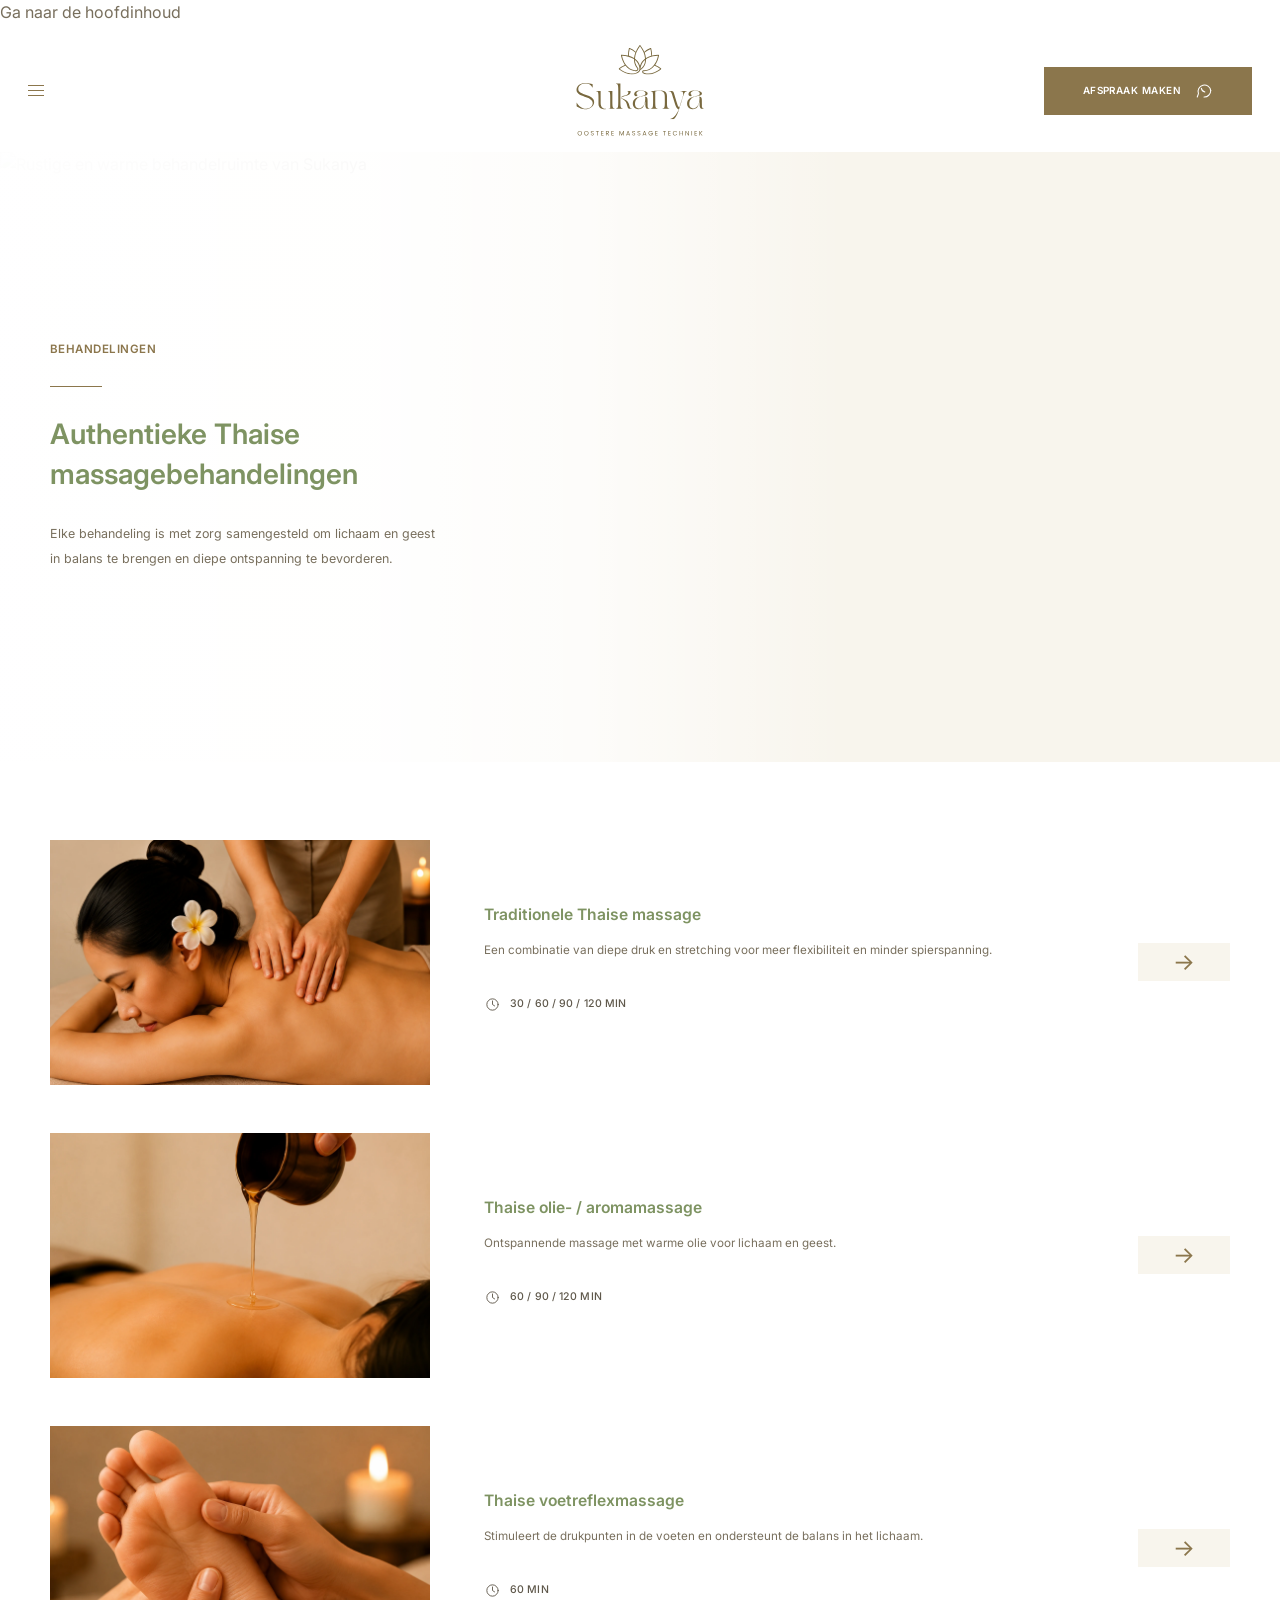
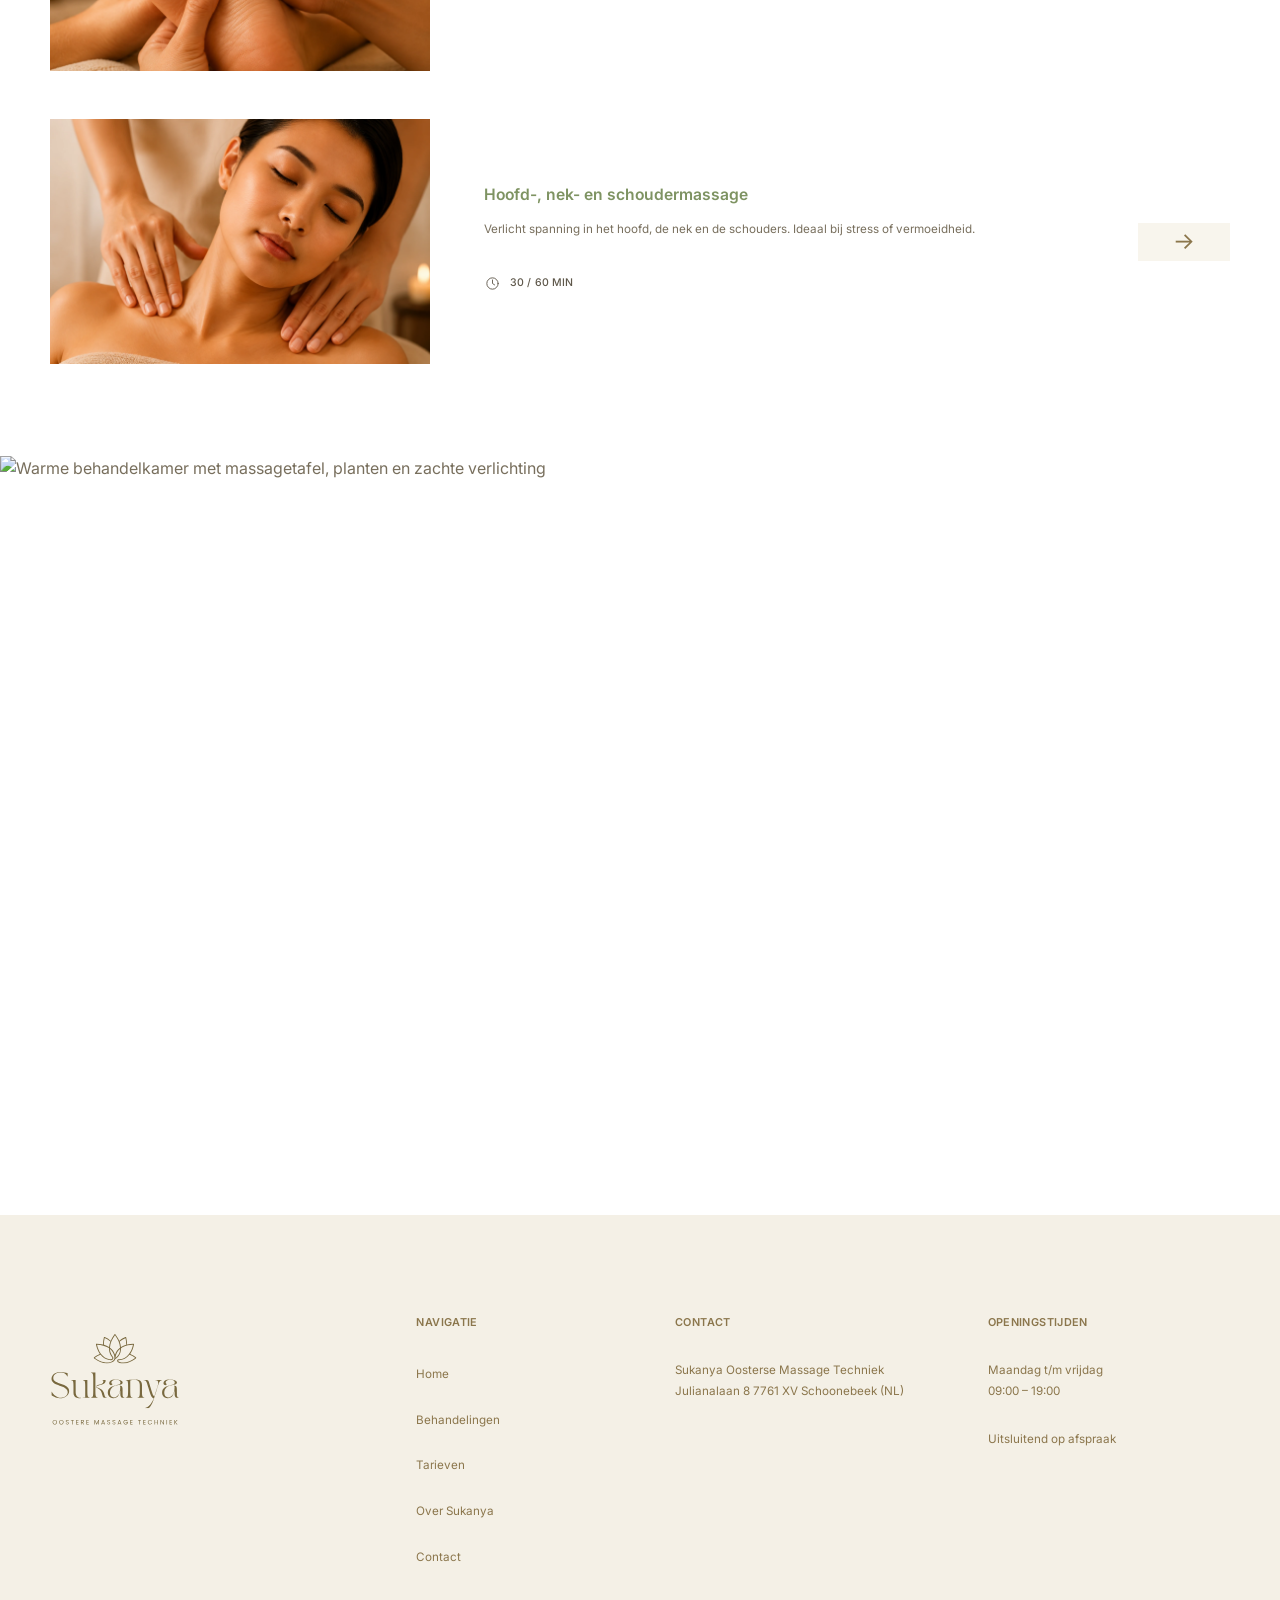
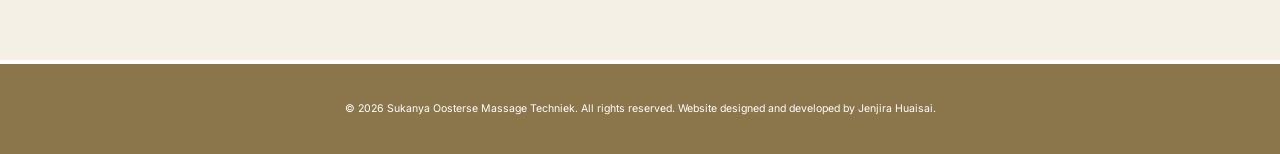
==== commit 3dbdfe50: "modified all pages" ====
--- a/behandelingen.html
+++ b/behandelingen.html
@@ -347,13 +347,15 @@
       </figure>
     </main>
 
-    <!-- Footer -->
+    <!-- ==================================================
+           Footer
+      =================================================== -->
 
     <footer class="site-footer">
       <div class="container site-footer__main">
         <div class="site-footer__brand">
           <a href="index.html" aria-label="Sukanya Oosterse Massage Techniek – Home">
-            <img src="images/logo/sukanya-logo.svg" alt="Sukanya Oosterse Massage Techniek" width="320" height="128"
+            <img src="images/logo/logo.svg" alt="Sukanya Oosterse Massage Techniek" width="320" height="128"
               loading="lazy" decoding="async">
           </a>
         </div>
@@ -397,8 +399,9 @@
 
           <address>
             <p class="site-footer__text">
-              Julianalaan 8<br>
-              7761 XV<br>
+              Sukanya Oosterse Massage Techniek
+              Julianalaan 8
+              7761 XV
               Schoonebeek (NL)
             </p>
           </address>
@@ -425,8 +428,7 @@
           <p>
             © <span id="current-year">2026</span>
             Sukanya Oosterse Massage Techniek.
-            Alle rechten voorbehouden.
-            Designed by Jenjira Huaisai.
+            All rights reserved. Website designed and developed by Jenjira Huaisai.
           </p>
         </div>
       </div>
--- a/css/variables.css
+++ b/css/variables.css
@@ -8,9 +8,9 @@
 --color-cream: #f4f0e6;
 --color-cream-light: #f8f5ed;
 
---color-gold: #8b7a43;
---color-gold-dark: #716232;
---color-footer-bottom: #716232;
+--color-gold: #8b764c;
+--color-gold-dark: #8b764c;
+--color-footer-bottom: #8b764c;
 
 --color-green: #7e9362;
 
--- a/css/components.css
+++ b/css/components.css
@@ -35,7 +35,7 @@
 }
 
 .site-logo img {
-  width: 150px;
+  width: 130px;
   height: auto;
 }
 
@@ -327,7 +327,7 @@
 }
 
 .site-footer__brand img {
-  width: 160px;
+  width: 130px;
   height: auto;
 }
 
@@ -387,7 +387,7 @@
   }
 
   .site-logo img {
-    width: 130px;
+    width: 100px;
   }
 
   .button--appointment {
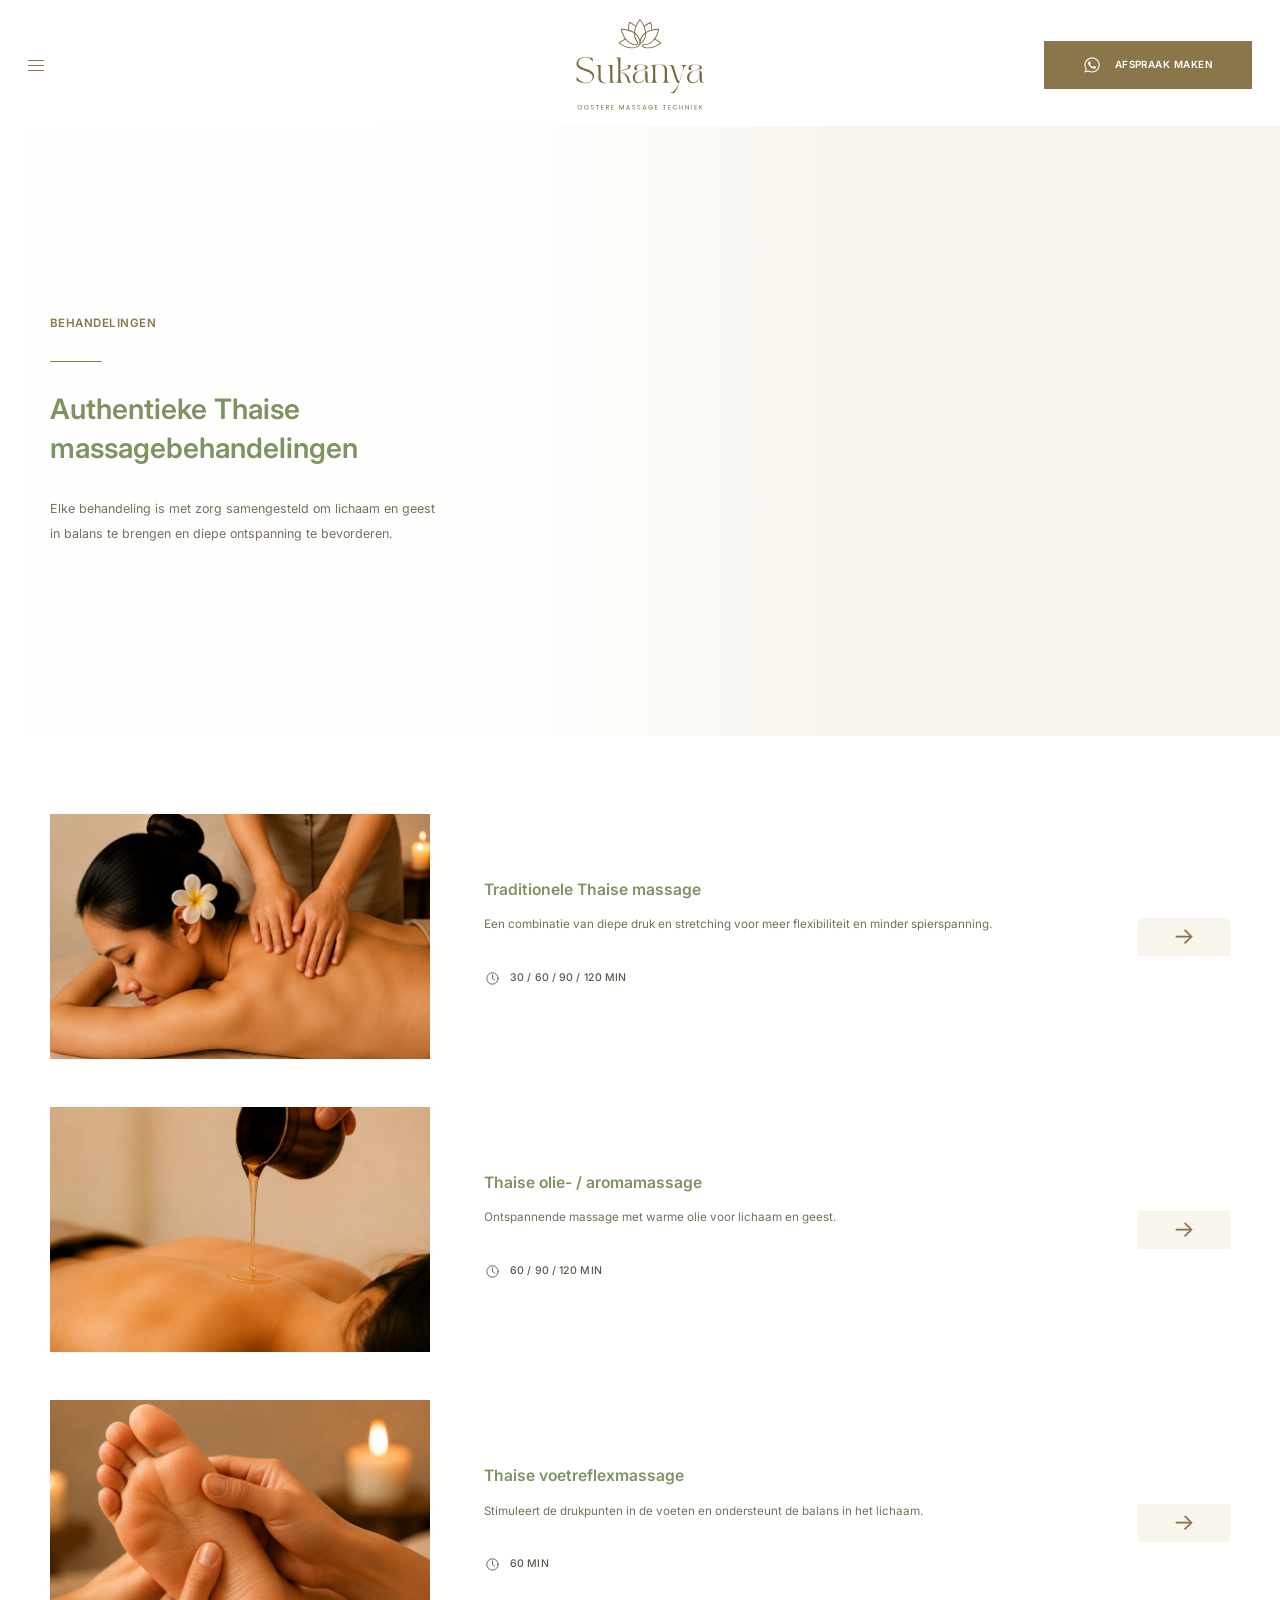
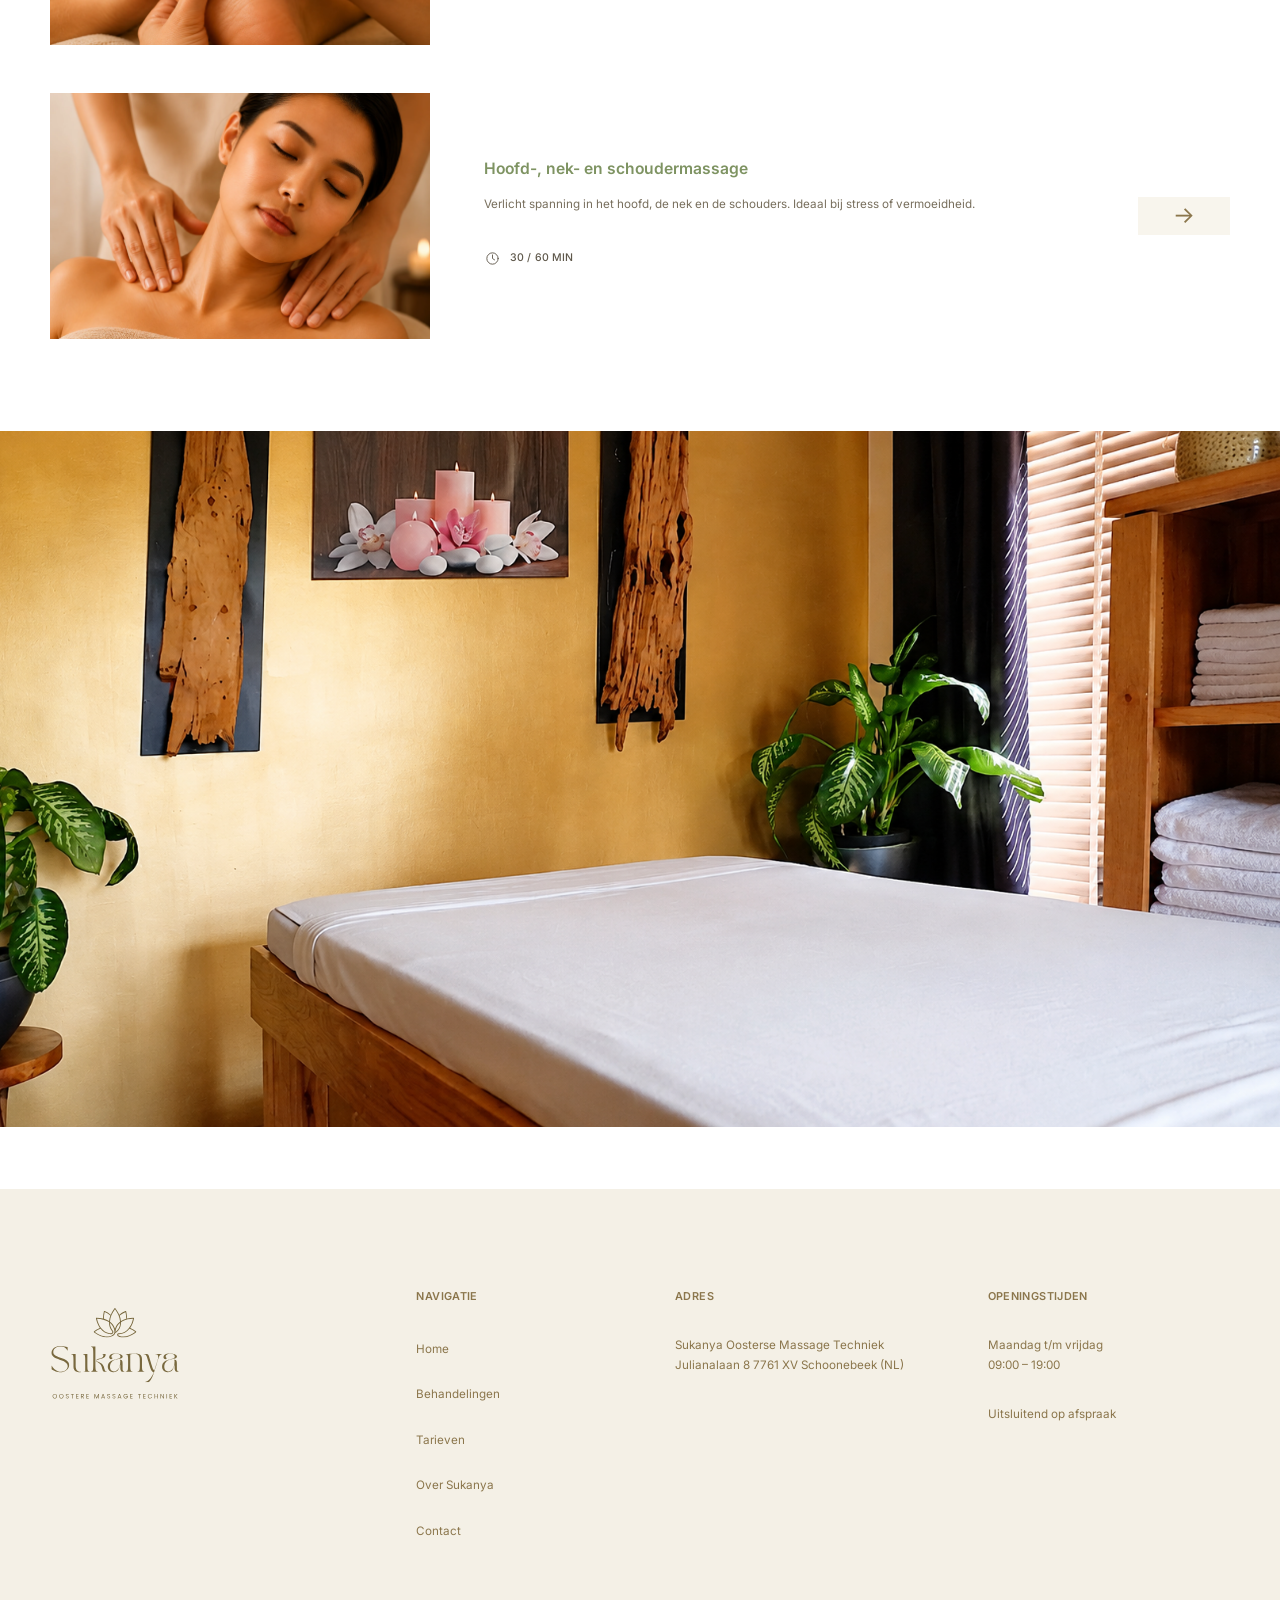
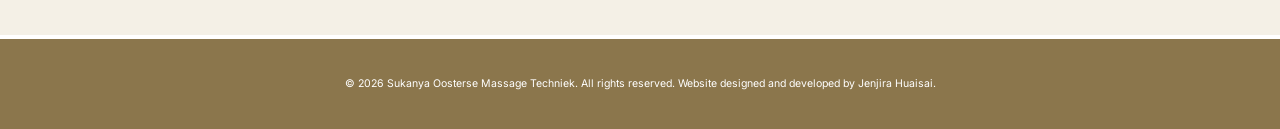
==== commit e8d0b4ec: "Complete Sukanya Massage website redesign" ====
--- a/behandelingen.html
+++ b/behandelingen.html
@@ -85,10 +85,6 @@
 </head>
 
 <body>
-  <a class="skip-link" href="#main-content">
-    Ga naar de hoofdinhoud
-  </a>
-
   <div class="site">
     <!-- Header -->
 
@@ -105,14 +101,10 @@
           <img src="images/logo/sukanya-logo.svg" alt="Sukanya Oosterse Massage Techniek" width="300" height="120">
         </a>
 
-        <a class="button button--appointment" href="contact.html">
+        <a class="button button--appointment" href="https://wa.me/31630791827" target="_blank"
+          rel="noopener noreferrer">
+          <img class="button__icon" src="images/contact/whatsapp.png" alt="WhatsApp">
           <span>Afspraak maken</span>
-
-          <svg class="button__icon" aria-hidden="true" viewBox="0 0 24 24" fill="none">
-            <path d="M21 11.5a8.4 8.4 0 0 1-9 8.4"></path>
-            <path d="M3 20l1.6-4.5A8.5 8.5 0 1 1 21 11.5"></path>
-            <path d="M8.5 8.5c.4 2.4 2.3 4.3 4.7 4.8"></path>
-          </svg>
         </a>
       </div>
     </header>
@@ -394,7 +386,7 @@
 
         <div class="site-footer__contact">
           <h2 class="site-footer__title">
-            Contact
+            Adres
           </h2>
 
           <address>
--- a/css/components.css
+++ b/css/components.css
@@ -161,7 +161,7 @@
 .site-navigation__link {
   color: var(--color-gold-dark);
   font-family: var(--font-body);
-  font-size: clamp(0.75rem, 2.8vw, 1.45rem);
+  font-size: clamp(0.75rem, 2vw, 1.15rem);
   font-weight: 500;
   letter-spacing: 0.01em;
   line-height: 1.3;
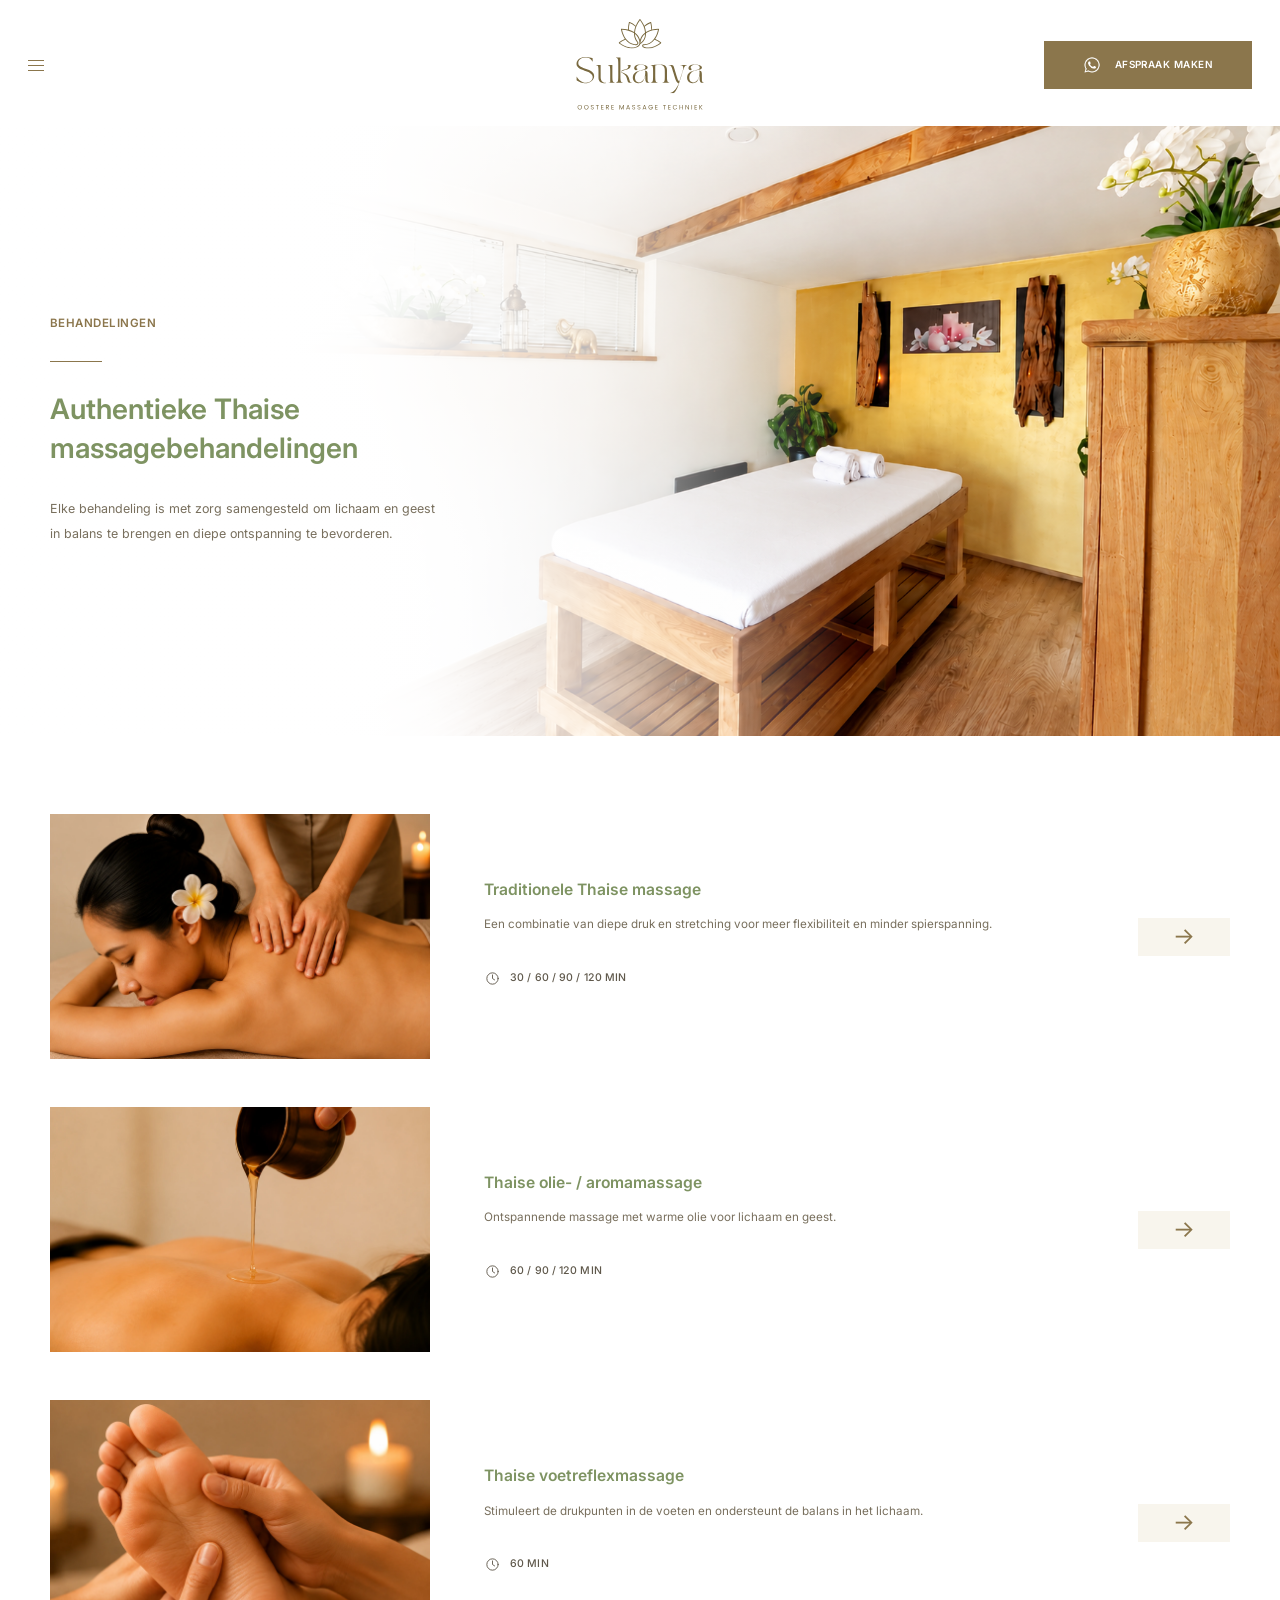
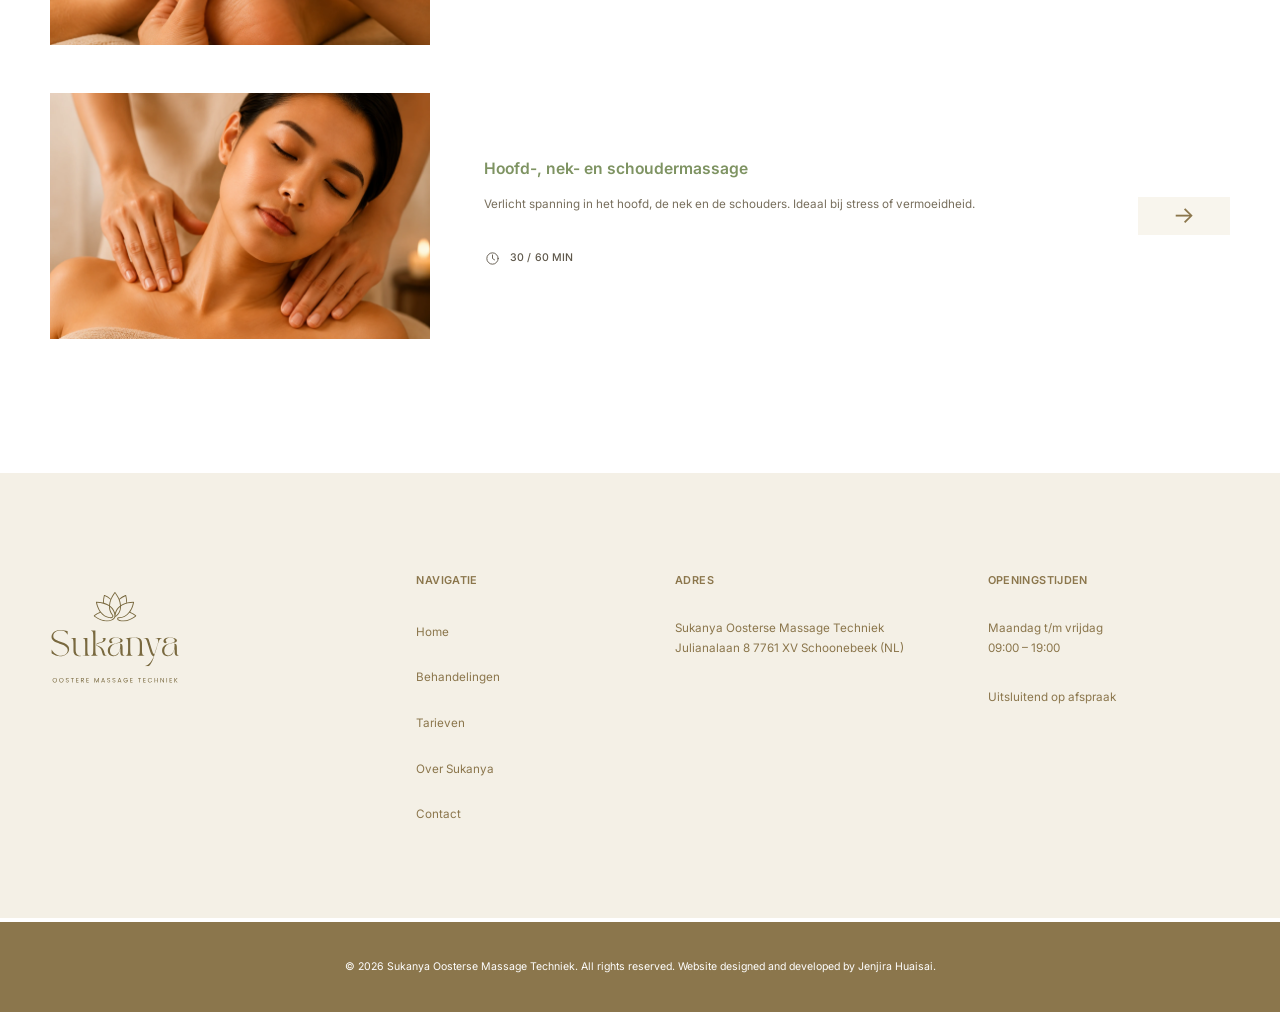
==== commit cc1fb90c: "remove image in behandingen.html" ====
--- a/behandelingen.html
+++ b/behandelingen.html
@@ -154,10 +154,8 @@
 
       <section class="treatments-hero" aria-labelledby="treatments-hero-title">
         <picture class="treatments-hero__media">
-          <source media="(max-width: 767px)" srcset="images/behandelingen/behandelingen-hero-mobile.webp">
-
           <img class="treatments-hero__image" src="images/behandelingen/behandelingen-hero.webp"
-            alt="Rustige en warme behandelruimte van Sukanya" width="1920" height="1080" fetchpriority="high">
+            alt="" width="1920" height="1080" fetchpriority="high">
         </picture>
 
         <div class="treatments-hero__overlay" aria-hidden="true"></div>
@@ -329,14 +327,6 @@
           </article>
         </div>
       </section>
-
-      <!-- Full-width interior image -->
-
-      <figure class="full-width-image treatments-interior">
-        <img src="images/behandelingen/massage-room-wide.webp"
-          alt="Warme behandelkamer met massagetafel, planten en zachte verlichting" width="1920" height="1000"
-          loading="lazy" decoding="async">
-      </figure>
     </main>
 
     <!-- ==================================================
